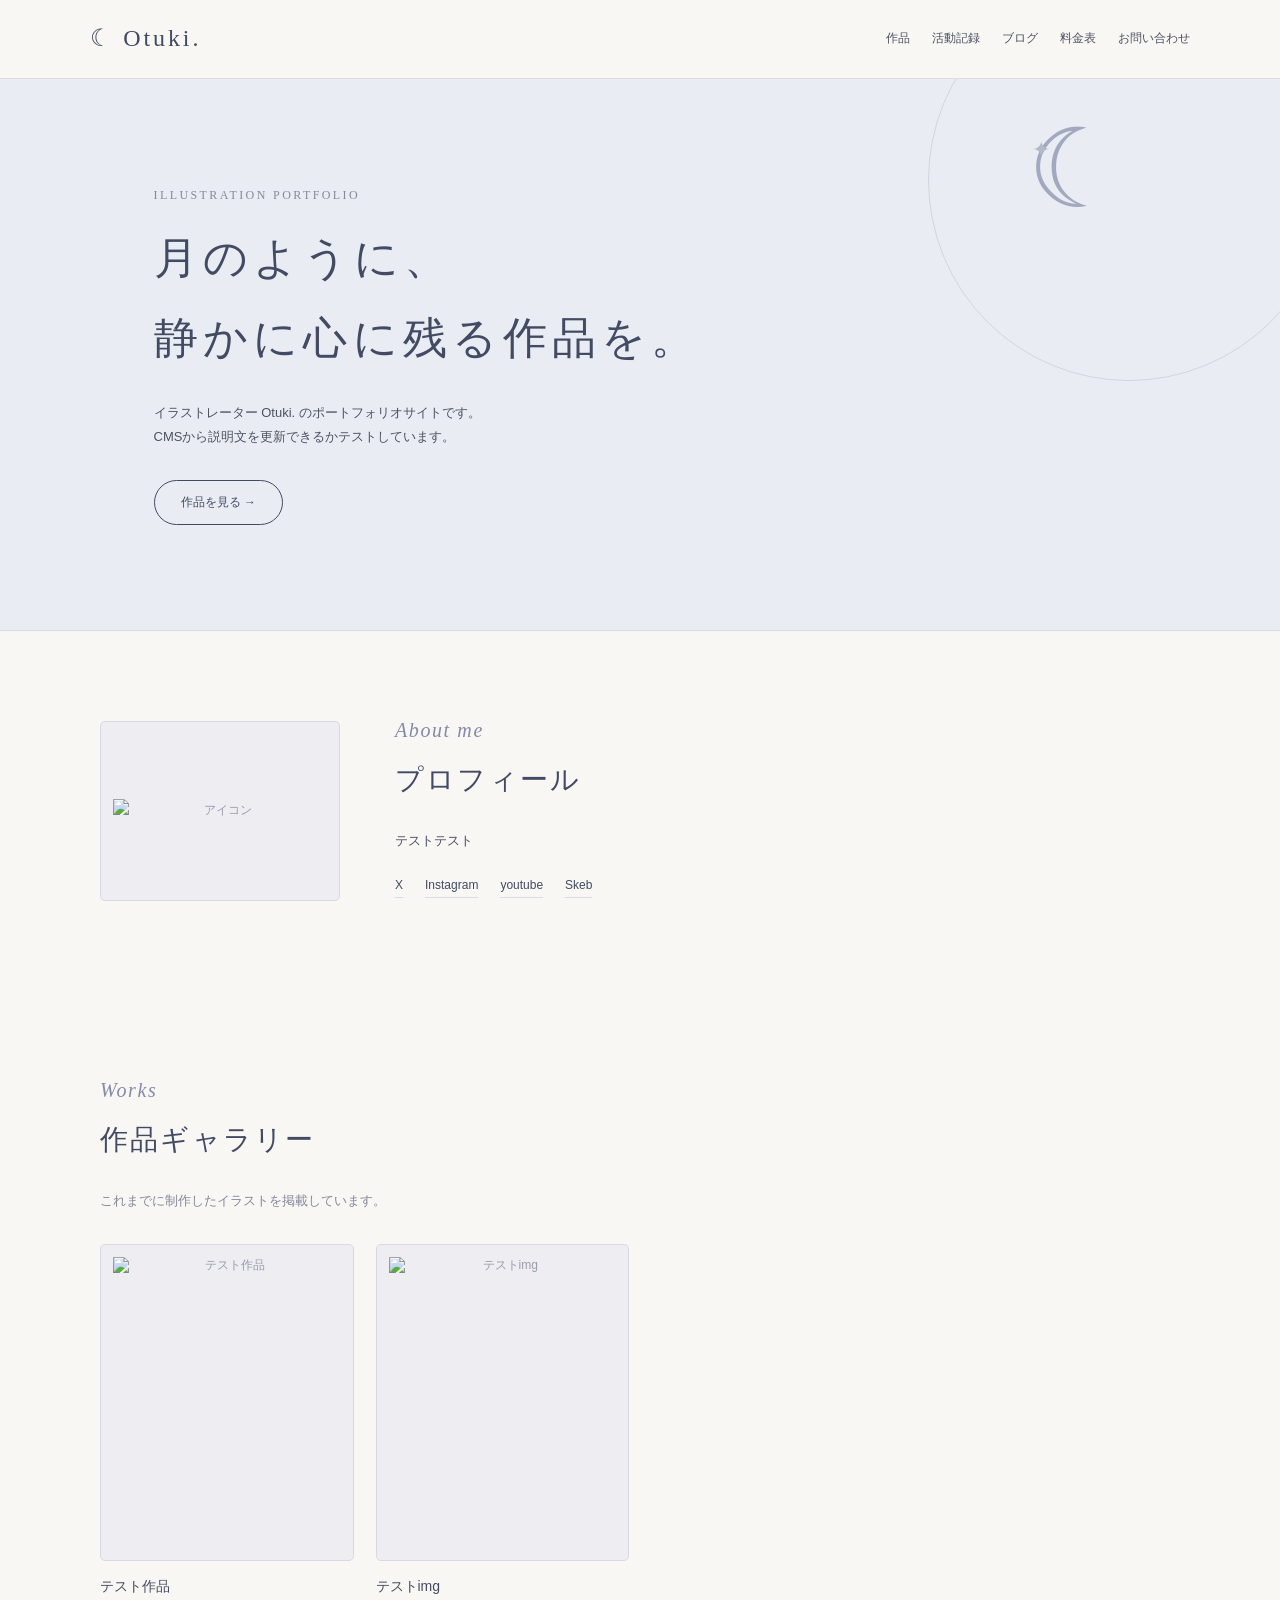
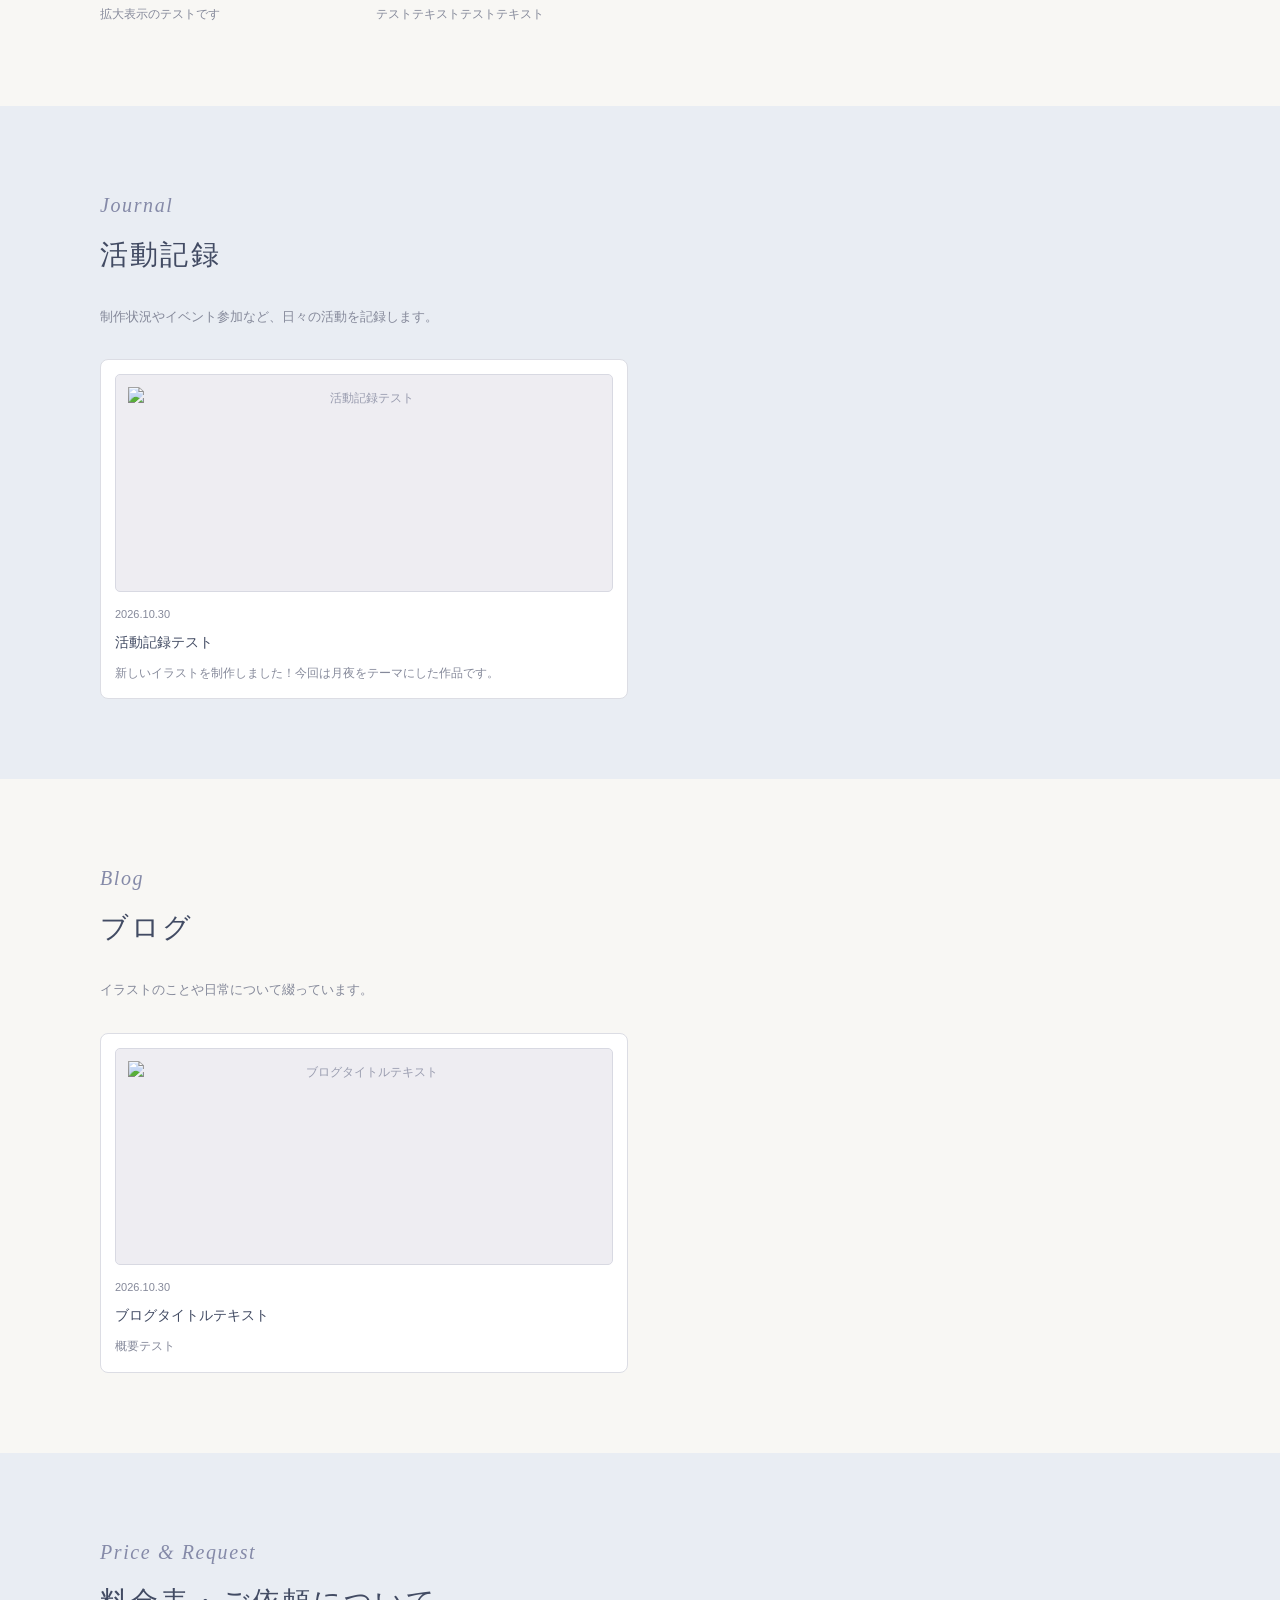
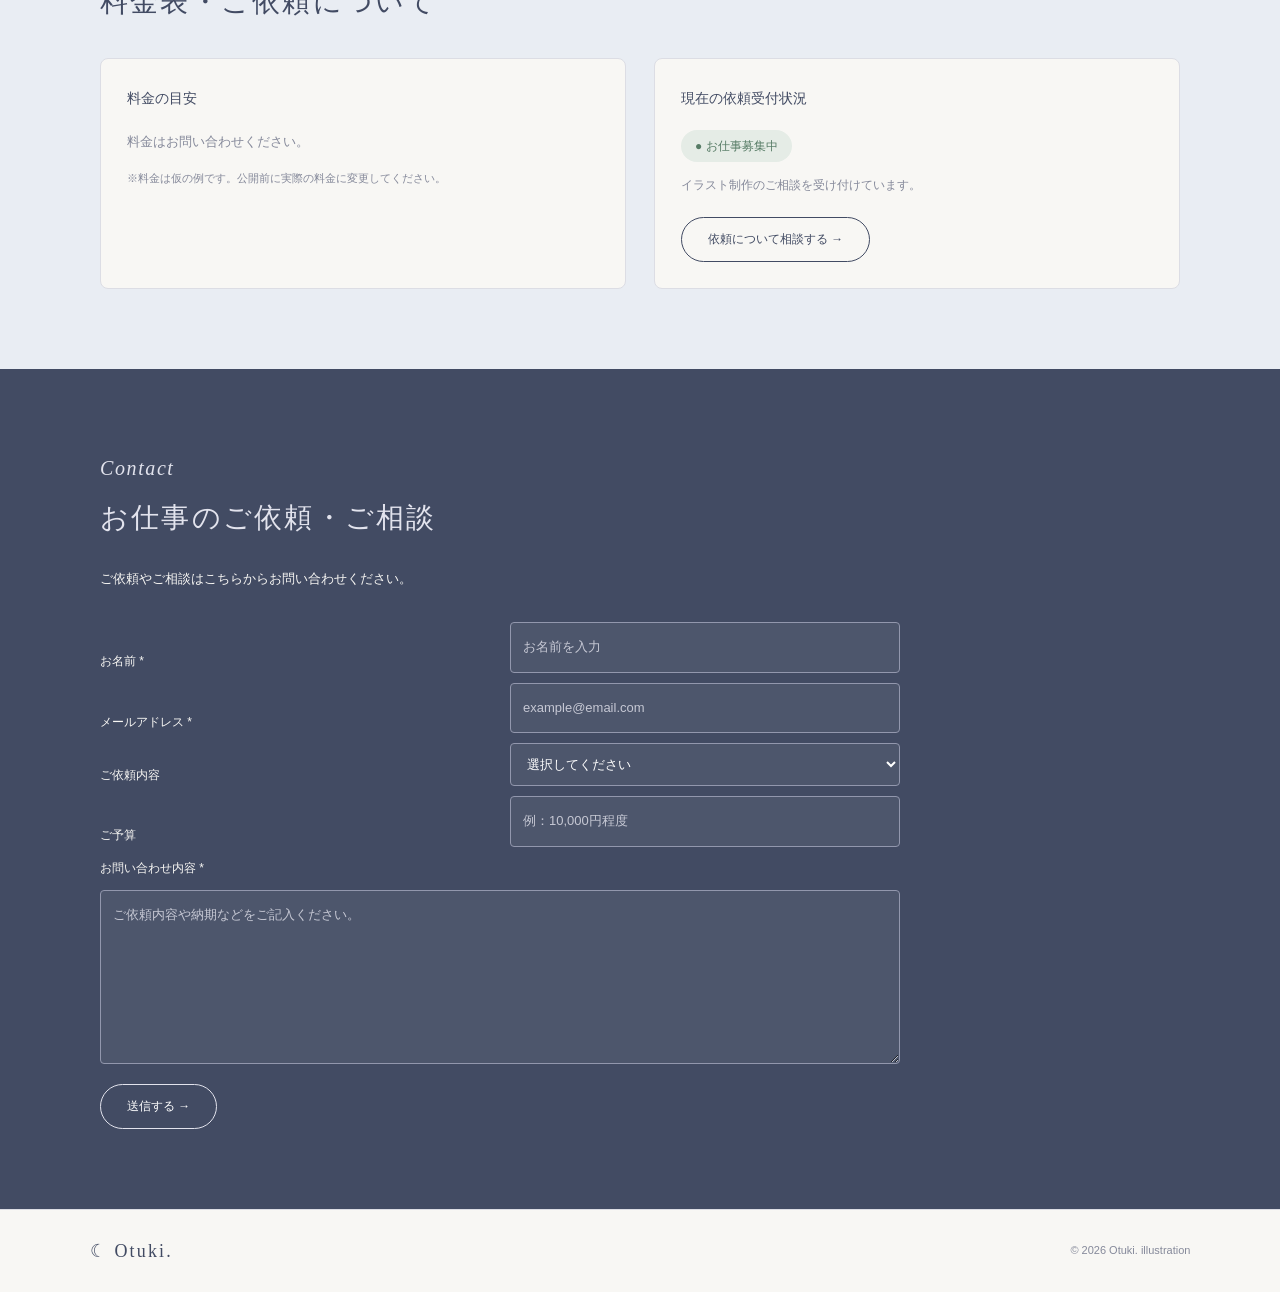
==== index.html @ 7be1976d "Add files via upload" ====
<!DOCTYPE html>
<html lang="ja">
<head>
<meta charset="utf-8"/>
<meta content="width=device-width, initial-scale=1.0" name="viewport"/>
<title>Otuki. illustration</title>
<link href="style.css" rel="stylesheet"/>
<script defer src="cms.js"></script>
</head>
<body>
<!-- ヘッダー -->
<header class="header">
<a class="logo" href="#">☾ Otuki.</a>
<nav>
<a href="#works">作品</a>
<a href="#journal">活動記録</a>
<a href="#blog">ブログ</a>
<a href="#price">料金表</a>
<a href="#contact">お問い合わせ</a>
</nav>
</header>
<main>
<!-- メインビジュアル -->
<section class="hero">
<p class="sub-title">ILLUSTRATION PORTFOLIO</p>
<h1 id="hero-title">月のように、<br/>静かに心に残る作品を。</h1>
<p class="hero-text">イラストレーター Otuki. のポートフォリオサイトです。<br/>日々の制作や作品について発信しています。</p>
<a class="button" href="#works">作品を見る →</a>
<span class="moon-decoration">☾</span>
</section>
<!-- プロフィール -->
<section class="profile section">
<div class="profile-image image-box"><img alt="アイコン" src="img/01_img.png"/></div>
<div class="profile-text">
<p class="english-title">About me</p>
<h2>プロフィール</h2>
<p id="profile-description">illustration / Live2D おつきです🌕 20↑ AI学習及び生成はご依頼も含め全て禁止<br/>ご依頼はDMまでお願いします🙌🏻 skebではイラスト・Live2Dの軽いアニメーションを受け付けてます</p>
<p class="profile-links">
<a href="https://x.com/Otuki_desu" id="sns-x" rel="noopener noreferrer" target="_blank">X</a>
<a href="https://www.instagram.com/otuki_desu/" id="sns-instagram" rel="noopener noreferrer" target="_blank">Instagram</a>
<a href="https://www.youtube.com/@otuki_desu" id="sns-youtube" rel="noopener noreferrer" target="_blank">youtube</a>
<a href="https://skeb.jp/@Otuki_desu" id="sns-skeb" rel="noopener noreferrer" target="_blank">Skeb</a>
</p>
</div>
</section>
<!-- 作品ギャラリー -->
<section class="section" id="works">
<div class="section-heading"><p class="english-title">Works</p><h2>作品ギャラリー</h2><p>これまでに制作したイラストを掲載しています。</p></div>
<div class="works-grid">
<article class="work-card"><div class="image-box">作品画像 01</div><h3>作品タイトル</h3><p>作品についての説明</p></article>
<article class="work-card"><div class="image-box">作品画像 02</div><h3>作品タイトル</h3><p>作品についての説明</p></article>
<article class="work-card"><div class="image-box">作品画像 03</div><h3>作品タイトル</h3><p>作品についての説明</p></article>
<article class="work-card"><div class="image-box">作品画像 04</div><h3>作品タイトル</h3><p>作品についての説明</p></article>
</div>
</section>
<!-- 活動記録 -->
<section class="section section-soft" id="journal">
<div class="section-heading"><p class="english-title">Journal</p><h2>活動記録</h2><p>制作状況やイベント参加など、日々の活動を記録します。</p></div>
<div class="article-grid">
<article class="article-card"><div class="image-box">活動記録の画像</div><p class="date">2026.10.01</p><h3>新しいイラストを制作しました</h3><p>今回の制作について紹介します。</p></article>
<article class="article-card"><div class="image-box">活動記録の画像</div><p class="date">2026.09.20</p><h3>イベントに参加しました</h3><p>イベントでの出来事を記録します。</p></article>
</div>
</section>
<!-- ブログ -->
<section class="section" id="blog">
<div class="section-heading"><p class="english-title">Blog</p><h2>ブログ</h2><p>イラストのことや日常について綴っています。</p></div>
<div class="article-grid">
<article class="article-card"><div class="image-box">ブログの画像</div><p class="date">2026.10.05</p><h3>最近のお気に入り</h3><p>最近の制作や日常について。</p></article>
<article class="article-card"><div class="image-box">ブログの画像</div><p class="date">2026.09.15</p><h3>イラスト制作の道具</h3><p>普段使っている道具を紹介します。</p></article>
</div>
</section>
<!-- 料金表・受付状況 -->
<section class="section section-soft" id="price">
<div class="section-heading"><p class="english-title">Price &amp; Request</p><h2>料金表・ご依頼について</h2></div>
<div class="price-layout">
<div class="price-panel"><h3>料金の目安</h3>
<div class="price-row"><span>アイコンイラスト</span><span>3,000円〜</span></div>
<div class="price-row"><span>一枚絵・カラー</span><span>8,000円〜</span></div>
<div class="price-row"><span>キャラクターデザイン</span><span>10,000円〜</span></div>
<p class="note">※料金は仮の例です。公開前に実際の料金に変更してください。</p>
</div>
<div class="status-panel"><h3>現在の依頼受付状況</h3><p class="status-label">● お仕事募集中</p><p>イラスト制作のご相談を受け付けています。</p><a class="button" href="#contact">依頼について相談する →</a></div>
</div>
</section>
<!-- お問い合わせ・依頼フォーム -->
<section class="section contact-section" id="contact">
<p class="english-title">Contact</p><h2>お仕事のご依頼・ご相談</h2><p>ご依頼やご相談はこちらからお問い合わせください。</p>
<form class="contact-form">
<label for="name">お名前 *</label><input id="name" name="name" placeholder="お名前を入力" required type="text"/>
<label for="email">メールアドレス *</label><input id="email" name="email" placeholder="example@email.com" required type="email"/>
<label for="type">ご依頼内容</label><select id="type" name="type"><option value="">選択してください</option><option>アイコンイラスト</option><option>一枚絵・カラー</option><option>キャラクターデザイン</option><option>その他</option></select>
<label for="budget">ご予算</label><input id="budget" name="budget" placeholder="例：10,000円程度" type="text"/>
<label for="message">お問い合わせ内容 *</label><textarea id="message" name="message" placeholder="ご依頼内容や納期などをご記入ください。" required rows="6"></textarea>
<button class="button" onclick="alert('このフォームは見た目のサンプルです。送信機能はまだ設定されていません。')" type="button">送信する →</button>
</form>
</section>
</main>
<!-- フッター -->
<footer class="footer"><a class="logo" href="#">☾ Otuki.</a><p>© 2026 Otuki. illustration</p></footer>
<!-- 作品ギャラリー拡大表示 -->
<dialog aria-label="作品画像の拡大表示" class="work-lightbox" id="work-lightbox">
<button aria-label="拡大表示を閉じる" class="work-lightbox-close" type="button">×</button>
<img alt="" class="work-lightbox-image"/>
</dialog>
<!-- 活動記録・ブログ共通の詳細表示 -->
<dialog aria-labelledby="activity-detail-title" aria-label="記事の詳細表示" class="activity-detail" id="activity-detail">
<div class="activity-detail-inner">
<button aria-label="記事を閉じる" class="activity-detail-close" type="button">×</button>
<p class="activity-detail-date"></p>
<h2 class="activity-detail-title" id="activity-detail-title"></h2>
<img class="activity-detail-image" alt="" hidden/>
<div class="activity-detail-body"></div>
</div>
</dialog>
</body>
</html>
---- style.css ----
/* =========================
   基本設定
========================= */

:root {
    --background: #f8f7f4;
    --surface: #ffffff;
    --soft-blue: #e9edf3;
    --lavender: #e9e6f0;
    --navy: #424b63;
    --text: #4d5261;
    --muted: #85899a;
    --line: #dcdde4;
    --accent: #a5a9c1;
}

* {
    box-sizing: border-box;
}

html {
    scroll-behavior: smooth;
}

body {
    margin: 0;
    background: var(--background);
    color: var(--text);
    font-family:
        "Yu Gothic", "Hiragino Kaku Gothic ProN",
        Meiryo, sans-serif;
    line-height: 1.9;
    font-size: 16px;
}

a {
    color: inherit;
    text-decoration: none;
}

h1, h2, h3, p {
    margin-top: 0;
}

h2 {
    color: var(--navy);
    font-size: 28px;
    font-weight: 500;
    letter-spacing: 0.08em;
}

h3 {
    color: var(--navy);
    font-size: 14px;
    font-weight: 500;
}

section {
    scroll-margin-top: 90px;
}

.section {
    padding: 80px max(calc((100% - 1080px) / 2), 7%);
}

.section-soft {
    background: var(--soft-blue);
}

.english-title {
    margin-bottom: 4px;
    color: #858aa8;
    font-family: Georgia, serif;
    font-size: 20px;
    font-style: italic;
    letter-spacing: 0.08em;
}

.section-heading {
    margin-bottom: 30px;
}

.section-heading > p:last-child {
    color: var(--muted);
    font-size: 13px;
}


/* =========================
   ヘッダー
========================= */

.header {
    position: sticky;
    top: 0;
    z-index: 10;
    display: flex;
    align-items: center;
    justify-content: space-between;
    gap: 24px;
    padding: 16px 7%;
    background: rgba(248, 247, 244, 0.96);
    border-bottom: 1px solid var(--line);
}

.logo {
    color: var(--navy);
    font-family: Georgia, serif;
    font-size: 24px;
    letter-spacing: 0.12em;
    white-space: nowrap;
}

.header nav {
    display: flex;
    flex-wrap: wrap;
    gap: 22px;
}

.header nav a {
    color: var(--text);
    font-size: 12px;
    transition: color 0.2s;
}

.header nav a:hover {
    color: var(--accent);
}


/* =========================
   メインビジュアル
========================= */

.hero {
    position: relative;
    overflow: hidden;
    padding: 105px 12%;
    background: var(--soft-blue);
    border-bottom: 1px solid var(--line);
}

.hero::before {
    position: absolute;
    top: -100px;
    right: -50px;
    width: 400px;
    height: 400px;
    border: 1px solid rgba(66, 75, 99, 0.15);
    border-radius: 50%;
    content: "";
}

.hero::after {
    position: absolute;
    top: 50px;
    right: 18%;
    color: #b5b7cb;
    font-size: 22px;
    content: "✦";
}

.sub-title {
    color: var(--muted);
    font-family: Georgia, serif;
    font-size: 12px;
    letter-spacing: 0.2em;
}

.hero h1 {
    position: relative;
    z-index: 1;
    margin-bottom: 24px;
    color: var(--navy);
    font-size: clamp(28px, 4vw, 44px);
    font-weight: 400;
    line-height: 1.8;
    letter-spacing: 0.12em;
}

.hero-text {
    margin-bottom: 30px;
    color: var(--text);
    font-size: 13px;
}

.moon-decoration {
    position: absolute;
    top: 35px;
    right: 12%;
    color: #a3a8c1;
    font-size: 110px;
    line-height: 1;
}


/* =========================
   ボタン
========================= */

.button {
    display: inline-block;
    padding: 10px 26px;
    border: 1px solid var(--navy);
    border-radius: 30px;
    background: transparent;
    color: var(--navy);
    font: inherit;
    font-size: 12px;
    cursor: pointer;
    transition: background 0.2s, color 0.2s;
}

.button:hover {
    background: var(--navy);
    color: white;
}


/* =========================
   プロフィール
========================= */

.profile {
    display: grid;
    grid-template-columns: 240px 1fr;
    align-items: center;
    gap: 55px;
}

.profile-image {
    min-height: 280px;
}

.profile-text p:not(.english-title) {
    font-size: 13px;
}

.profile-links {
    display: flex;
    gap: 22px;
    margin-top: 20px;
}

.profile-links a {
    color: var(--navy);
    border-bottom: 1px solid var(--line);
    font-size: 12px;
}


/* =========================
   画像を入れる箱
========================= */

.image-box {
    display: flex;
    align-items: center;
    justify-content: center;
    overflow: hidden;
    min-height: 180px;
    padding: 12px;
    border: 1px solid #d8d9e2;
    border-radius: 5px;
    background: #eeedf2;
    color: #999caf;
    font-size: 12px;
    text-align: center;
}

/* 後から画像を入れたとき用 */
.image-box img {
    display: block;
    width: 100%;
    height: 100%;
    object-fit: cover;
}


/* =========================
   作品ギャラリー
========================= */

.works-grid {
    display: grid;
    grid-template-columns: repeat(4, minmax(0, 1fr));
    gap: 22px;
}

.work-card .image-box {
    aspect-ratio: 4 / 5;
    min-height: 0;
    margin-bottom: 12px;
}

.work-card h3 {
    margin-bottom: 4px;
}

.work-card p {
    margin-bottom: 0;
    color: var(--muted);
    font-size: 12px;
}


/* =========================
   活動記録・ブログ
========================= */

.article-grid {
    display: grid;
    grid-template-columns: repeat(2, minmax(0, 1fr));
    gap: 24px;
}

.article-card {
    padding: 14px;
    border: 1px solid var(--line);
    border-radius: 8px;
    background: var(--surface);
    transition: transform 0.2s;
}

.article-card:hover {
    transform: translateY(-3px);
}

.article-card .image-box {
    aspect-ratio: 16 / 7;
    min-height: 0;
    margin-bottom: 12px;
}

.article-card .date {
    margin-bottom: 4px;
    color: var(--muted);
    font-size: 11px;
}

.article-card h3 {
    margin-bottom: 6px;
}

.article-card > p:last-child {
    margin-bottom: 0;
    color: var(--muted);
    font-size: 12px;
}


/* =========================
   料金表・受付状況
========================= */

.price-layout {
    display: grid;
    grid-template-columns: 1fr 1fr;
    gap: 28px;
}

.price-panel,
.status-panel {
    padding: 26px;
    border: 1px solid var(--line);
    border-radius: 8px;
    background: var(--background);
}

.price-panel h3,
.status-panel h3 {
    margin-bottom: 18px;
}

.price-row {
    display: flex;
    justify-content: space-between;
    gap: 12px;
    padding: 12px 0;
    border-bottom: 1px solid var(--line);
    font-size: 12px;
}

.note {
    margin: 14px 0 0;
    color: var(--muted);
    font-size: 11px;
}

.status-label {
    display: inline-block;
    padding: 5px 14px;
    border-radius: 20px;
    background: #e5ece6;
    color: #577c66;
    font-size: 12px;
}

.status-panel > p:not(.status-label) {
    color: var(--muted);
    font-size: 12px;
}

.status-panel .button {
    margin-top: 8px;
}


/* =========================
   お問い合わせフォーム
========================= */

.contact-section {
    background: var(--navy);
    color: #f8f7f4;
}

.contact-section .english-title,
.contact-section h2 {
    color: #e2e3ed;
}

.contact-section > p:not(.english-title) {
    font-size: 13px;
}

.contact-form {
    display: grid;
    grid-template-columns: 1fr 1fr;
    gap: 10px 20px;
    max-width: 800px;
    margin-top: 30px;
}

.contact-form label {
    align-self: end;
    font-size: 12px;
}

.contact-form input,
.contact-form select,
.contact-form textarea {
    width: 100%;
    padding: 12px;
    border: 1px solid #9297ad;
    border-radius: 4px;
    background: rgba(255, 255, 255, 0.06);
    color: white;
    font: inherit;
    font-size: 13px;
}

.contact-form input::placeholder,
.contact-form textarea::placeholder {
    color: #c6c8d4;
}

.contact-form select option {
    background: var(--navy);
    color: white;
}

.contact-form textarea,
.contact-form label[for="message"] {
    grid-column: 1 / -1;
}

.contact-form .button {
    justify-self: start;
    grid-column: 1 / -1;
    margin-top: 10px;
    border-color: #e2e3ed;
    color: white;
}

.contact-form .button:hover {
    background: white;
    color: var(--navy);
}


/* =========================
   フッター
========================= */

.footer {
    display: flex;
    align-items: center;
    justify-content: space-between;
    gap: 20px;
    padding: 24px 7%;
    border-top: 1px solid var(--line);
}

.footer .logo {
    font-size: 18px;
}

.footer p {
    margin: 0;
    color: var(--muted);
    font-size: 11px;
}


/* =========================
   スマートフォン対応
========================= */


/* =========================
   スマホ・タブレット対応
========================= */

/* タブレット */
@media (max-width: 900px) {
    .section {
        padding: 60px 5%;
    }

    .header {
        padding: 14px 5%;
    }

    .header nav {
        gap: 14px;
    }

    .works-grid {
        grid-template-columns: repeat(2, minmax(0, 1fr));
    }
}

/* スマートフォン */
@media (max-width: 600px) {

    /* 全体 */
    body {
        font-size: 14px;
        line-height: 1.8;
    }

    .section {
        padding: 44px 20px;
    }

    h2 {
        font-size: 20px;
    }

    /* ヘッダー */
    .header {
        position: relative;
        align-items: center;
        gap: 12px;
        padding: 16px 20px;
    }

    .logo {
        font-size: 22px;
    }

    .header nav {
        display: flex;
        width: 100%;
        justify-content: flex-start;
        gap: 18px;
        overflow-x: auto;
        flex-wrap: nowrap;
        padding-bottom: 5px;
        scrollbar-width: thin;
    }

    .header nav a {
        flex-shrink: 0;
        font-size: 12px;
    }

    /* メインビジュアル */
    .hero {
        padding: 70px 24px 65px;
    }

    .hero h1 {
        font-size: clamp(25px, 7vw, 34px);
        line-height: 1.8;
        letter-spacing: 0.07em;
    }

    .hero-text {
        font-size: 12px;
    }

    .hero-text br {
        display: none;
    }

    .moon-decoration {
        top: 15px;
        right: 20px;
        font-size: 54px;
        opacity: 0.65;
    }

    .hero::before {
        width: 230px;
        height: 230px;
        top: -80px;
        right: -140px;
    }

    /* プロフィール */
    .profile {
        grid-template-columns: 1fr;
        gap: 24px;
    }

    .profile-image {
        width: min(100%, 280px);
        min-height: 240px;
        margin: 0 auto;
    }

    /* セクション見出し */
    .section-heading {
        margin-bottom: 24px;
    }

    .english-title {
        font-size: 18px;
    }

    /* 作品一覧：スマホは2列 */
    .works-grid {
        grid-template-columns: repeat(2, minmax(0, 1fr));
        gap: 22px 12px;
    }

    .work-card .image-box {
        aspect-ratio: 3 / 4;
        padding: 6px;
        font-size: 11px;
    }

    .work-card h3 {
        font-size: 12px;
    }

    .work-card p {
        font-size: 11px;
    }

    /* 活動記録・ブログ */
    .article-grid {
        grid-template-columns: 1fr;
        gap: 16px;
    }

    .article-card {
        padding: 12px;
    }

    .article-card .image-box {
        aspect-ratio: 16 / 8;
    }

    /* 料金表・受付状況 */
    .price-layout {
        grid-template-columns: 1fr;
        gap: 16px;
    }

    .price-panel,
    .status-panel {
        padding: 20px 16px;
    }

    .price-row {
        font-size: 12px;
        gap: 8px;
    }

    .price-row span:last-child {
        text-align: right;
        white-space: nowrap;
    }

    /* お問い合わせフォーム */
    .contact-form {
        grid-template-columns: 1fr;
        gap: 8px;
    }

    .contact-form label,
    .contact-form input,
    .contact-form select,
    .contact-form textarea,
    .contact-form .button {
        grid-column: 1;
        min-width: 0;
    }

    .contact-form input,
    .contact-form select,
    .contact-form textarea {
        padding: 13px;
        font-size: 16px;
    }

    .contact-form textarea {
        resize: vertical;
    }

    .contact-form .button {
        width: 100%;
        margin-top: 12px;
        text-align: center;
    }

    /* フッター */
    .footer {
        align-items: center;
        gap: 12px;
        padding: 24px 20px;
        text-align: center;
    }

    .footer p {
        font-size: 10px;
    }

    /* 横にはみ出すのを防止 */
    img,
    input,
    select,
    textarea {
        max-width: 100%;
    }
}

/* microCMSから入力した改行を表示 */
#hero-title, .hero-text, #profile-description, .section-heading > p:last-child, .note, .status-label, .status-panel > p:not(.status-label), #contact > p:not(.english-title) {
    white-space: pre-line;
}
.cms-empty { font-size: 13px; color: var(--muted); }

/* 作品ギャラリー：一覧は従来の縦横比、クリック時は全体表示 */
.work-image-trigger {
    display: block;
    width: 100%;
    padding: 0;
    border: 0;
    background: none;
    color: inherit;
    cursor: zoom-in;
    text-align: inherit;
}
.work-image-trigger .image-box { width: 100%; }
.work-image-trigger:focus-visible { outline: 3px solid var(--navy); outline-offset: 4px; }
.work-lightbox {
    position: fixed;
    inset: 0;
    box-sizing: border-box;
    width: min(96vw, 1200px);
    max-width: 96vw;
    height: min(94vh, 950px);
    max-height: 94vh;
    margin: auto;
    padding: 42px 14px 14px;
    border: 1px solid var(--line);
    border-radius: 10px;
    background: var(--background);
    overflow: hidden;
}
.work-lightbox::backdrop { background: rgba(20, 23, 35, .88); }
.work-lightbox-image {
    display: block;
    width: 100%;
    height: 100%;
    object-fit: contain;
}
.work-lightbox-close {
    position: absolute;
    top: 4px;
    right: 10px;
    border: 0;
    background: transparent;
    color: var(--navy);
    font-size: 32px;
    line-height: 1;
    cursor: pointer;
}
.work-lightbox-close:focus-visible { outline: 2px solid var(--navy); }
body.lightbox-open { overflow: hidden; }
/* 活動記録：カードをクリックすると本文を表示 */
.activity-card { padding: 0; overflow: hidden; }
.activity-card-trigger {
    display: block; width: 100%; padding: 14px; border: 0;
    background: transparent; color: inherit; font: inherit;
    text-align: left; cursor: pointer;
}
.activity-card-trigger:focus-visible { outline: 3px solid var(--navy); outline-offset: -4px; }
.activity-card-trigger .image-box { aspect-ratio: 16 / 7; min-height: 0; margin-bottom: 12px; }
.activity-card-trigger .date { margin-bottom: 4px; color: var(--muted); font-size: 11px; }
.activity-card-trigger h3 { margin-bottom: 6px; }
.activity-card-trigger > p:last-child { margin-bottom: 0; color: var(--muted); font-size: 12px; }
.activity-detail {
    position: fixed; inset: 0; width: min(92vw, 760px);
    max-width: 92vw; max-height: min(90vh, 920px);
    margin: auto; padding: 0; overflow: auto;
    border: 1px solid var(--line); border-radius: 12px;
    background: var(--background); color: var(--text);
}
.activity-detail::backdrop { background: rgba(20, 23, 35, .76); }
.activity-detail-inner { position: relative; padding: 44px clamp(20px, 5vw, 48px) 40px; }
.activity-detail-close {
    position: absolute; top: 8px; right: 16px; border: 0;
    background: transparent; color: var(--navy); font-size: 32px;
    line-height: 1.4; cursor: pointer;
}
.activity-detail-close:focus-visible { outline: 2px solid var(--navy); }
.activity-detail-date { color: var(--muted); font-size: 12px; margin-bottom: 6px; }
.activity-detail-title { color: var(--navy); font-size: clamp(20px, 3vw, 28px); line-height: 1.5; }
.activity-detail-image { display: block; width: 100%; max-height: 420px; margin: 20px 0 28px; object-fit: contain; border-radius: 6px; }
.activity-detail-image[hidden] { display: none; }
.activity-detail-body { overflow-wrap: anywhere; font-size: 14px; line-height: 2; }
.activity-detail-body p { margin: 0 0 1em; }
.activity-detail-body blockquote { margin: 1.2em 0; padding: 10px 20px; border-left: 3px solid var(--accent); background: var(--soft-blue); }
.activity-detail-body img { display: block; max-width: 100%; height: auto; margin: 16px auto; }
.activity-detail-body a { color: var(--navy); text-decoration: underline; }
@media (max-width: 600px) {
    .activity-card-trigger { padding: 12px; }
    .activity-card-trigger .image-box { aspect-ratio: 16 / 8; }
    .activity-detail { width: 96vw; max-width: 96vw; max-height: 92vh; }
    .activity-detail-inner { padding: 44px 18px 24px; }
    .activity-detail-body { font-size: 13px; }
}
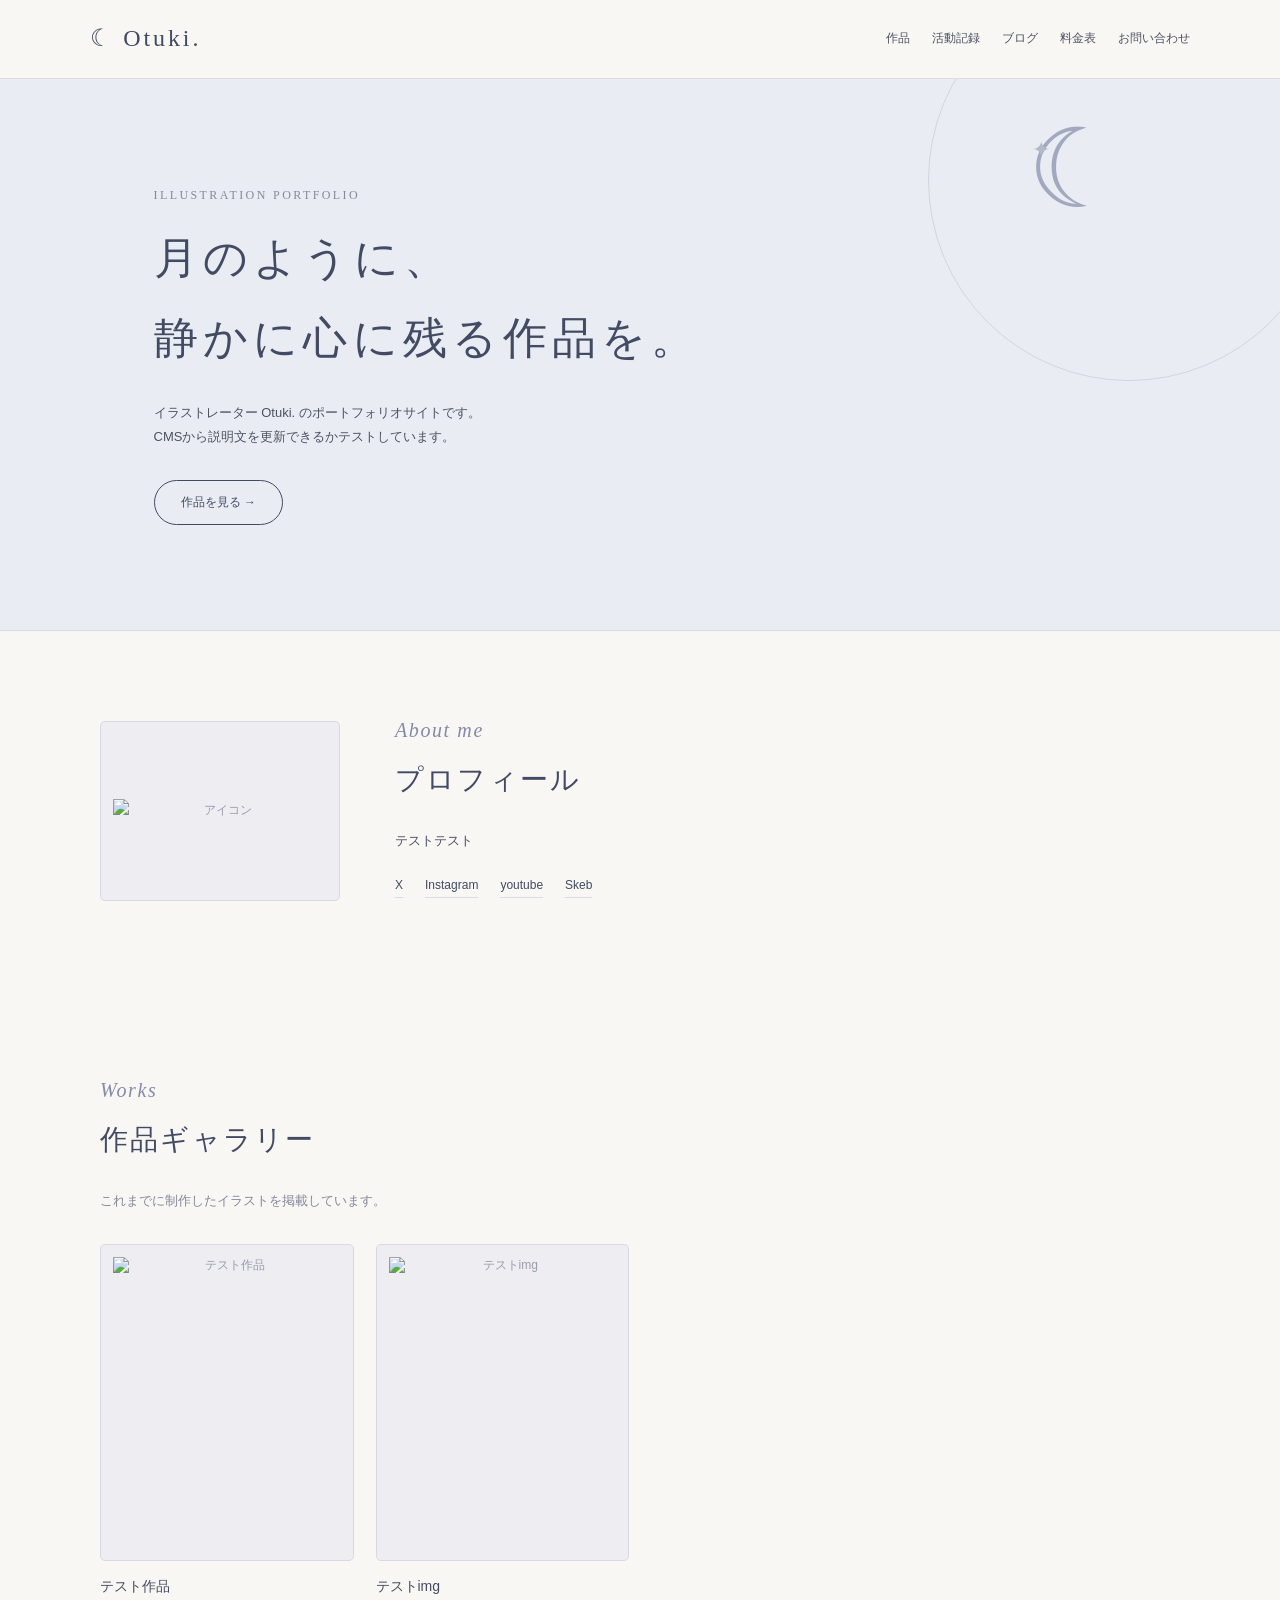
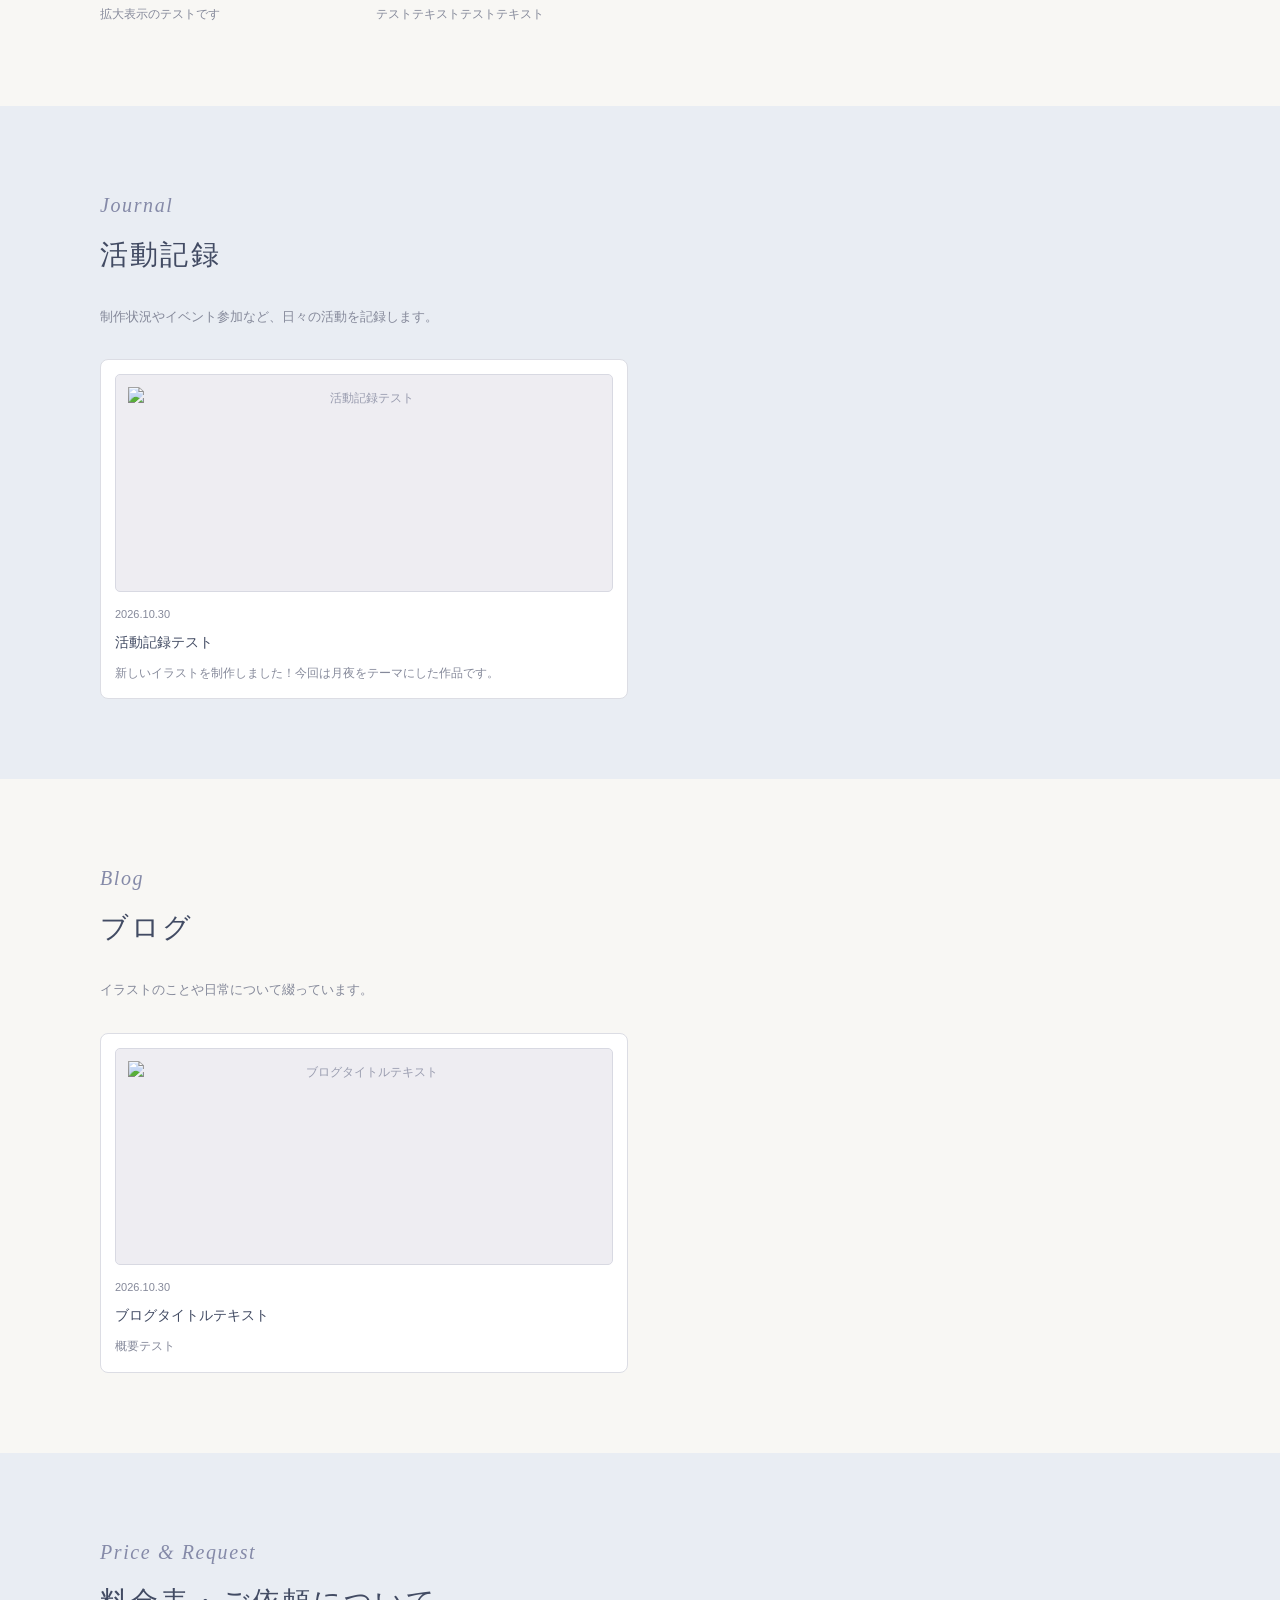
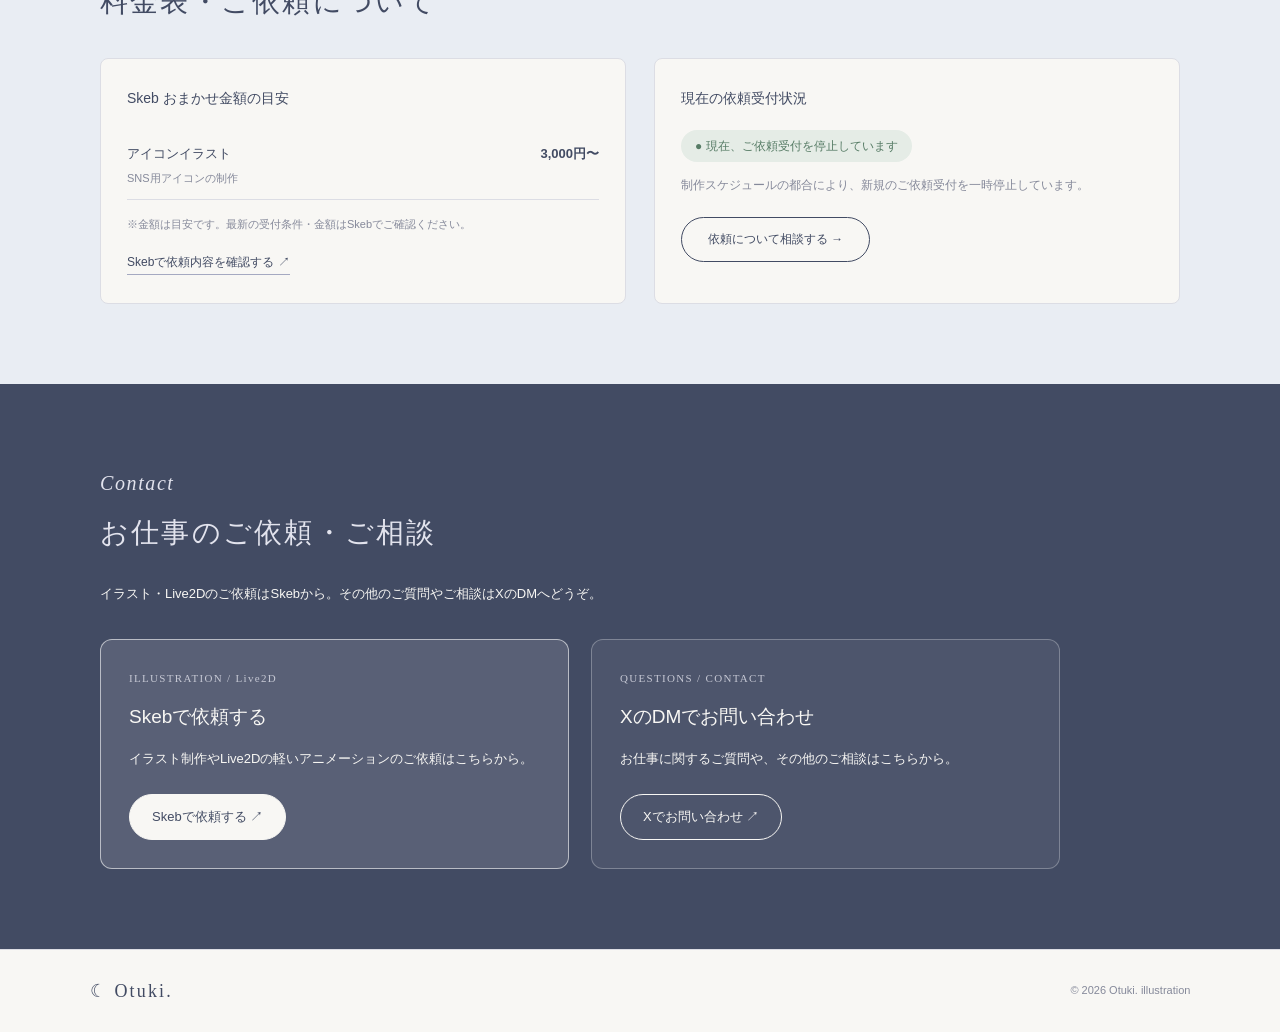
==== commit d4495d62: "Add files via upload" ====
--- a/index.html
+++ b/index.html
@@ -73,26 +73,36 @@
 <section class="section section-soft" id="price">
 <div class="section-heading"><p class="english-title">Price &amp; Request</p><h2>料金表・ご依頼について</h2></div>
 <div class="price-layout">
-<div class="price-panel"><h3>料金の目安</h3>
-<div class="price-row"><span>アイコンイラスト</span><span>3,000円〜</span></div>
-<div class="price-row"><span>一枚絵・カラー</span><span>8,000円〜</span></div>
-<div class="price-row"><span>キャラクターデザイン</span><span>10,000円〜</span></div>
-<p class="note">※料金は仮の例です。公開前に実際の料金に変更してください。</p>
+<div class="price-panel"><h3>Skeb おまかせ金額の目安</h3>
+<div class="price-list" id="price-list">
+<div class="price-row"><span>イラスト</span><span>¥8,000</span></div>
+<div class="price-row"><span>アドバイス</span><span>¥500</span></div>
+</div>
+<p class="note">※金額は目安です。最新の受付条件・金額はSkebでご確認ください。</p>
+<a class="price-skeb-link" id="price-skeb-link" href="https://skeb.jp/@Otuki_desu" target="_blank" rel="noopener noreferrer">Skebで依頼内容を確認する ↗</a>
 </div>
 <div class="status-panel"><h3>現在の依頼受付状況</h3><p class="status-label">● お仕事募集中</p><p>イラスト制作のご相談を受け付けています。</p><a class="button" href="#contact">依頼について相談する →</a></div>
 </div>
 </section>
-<!-- お問い合わせ・依頼フォーム -->
+<!-- ご依頼・お問い合わせ：Skebをメインに、その他の相談はXへ -->
 <section class="section contact-section" id="contact">
-<p class="english-title">Contact</p><h2>お仕事のご依頼・ご相談</h2><p>ご依頼やご相談はこちらからお問い合わせください。</p>
-<form class="contact-form">
-<label for="name">お名前 *</label><input id="name" name="name" placeholder="お名前を入力" required type="text"/>
-<label for="email">メールアドレス *</label><input id="email" name="email" placeholder="example@email.com" required type="email"/>
-<label for="type">ご依頼内容</label><select id="type" name="type"><option value="">選択してください</option><option>アイコンイラスト</option><option>一枚絵・カラー</option><option>キャラクターデザイン</option><option>その他</option></select>
-<label for="budget">ご予算</label><input id="budget" name="budget" placeholder="例：10,000円程度" type="text"/>
-<label for="message">お問い合わせ内容 *</label><textarea id="message" name="message" placeholder="ご依頼内容や納期などをご記入ください。" required rows="6"></textarea>
-<button class="button" onclick="alert('このフォームは見た目のサンプルです。送信機能はまだ設定されていません。')" type="button">送信する →</button>
-</form>
+  <p class="english-title">Contact</p>
+  <h2>お仕事のご依頼・ご相談</h2>
+  <p id="contact-description">イラスト・Live2Dのご依頼はSkebから。その他のご質問やご相談はXのDMへどうぞ。</p>
+  <div class="contact-options">
+    <div class="contact-option contact-option-primary">
+      <p class="contact-option-label">ILLUSTRATION / Live2D</p>
+      <h3>Skebで依頼する</h3>
+      <p>イラスト制作やLive2Dの軽いアニメーションのご依頼はこちらから。</p>
+      <a class="contact-action contact-action-primary" id="contact-skeb" href="https://skeb.jp/@Otuki_desu" target="_blank" rel="noopener noreferrer">Skebで依頼する ↗</a>
+    </div>
+    <div class="contact-option">
+      <p class="contact-option-label">QUESTIONS / CONTACT</p>
+      <h3>XのDMでお問い合わせ</h3>
+      <p>お仕事に関するご質問や、その他のご相談はこちらから。</p>
+      <a class="contact-action contact-action-secondary" id="contact-x" href="https://x.com/Otuki_desu" target="_blank" rel="noopener noreferrer">Xでお問い合わせ ↗</a>
+    </div>
+  </div>
 </section>
 </main>
 <!-- フッター -->
--- a/style.css
+++ b/style.css
@@ -1,797 +1,797 @@
-
-/* =========================
-   基本設定
-========================= */
-
-:root {
-    --background: #f8f7f4;
-    --surface: #ffffff;
-    --soft-blue: #e9edf3;
-    --lavender: #e9e6f0;
-    --navy: #424b63;
-    --text: #4d5261;
-    --muted: #85899a;
-    --line: #dcdde4;
-    --accent: #a5a9c1;
-}
-
-* {
-    box-sizing: border-box;
-}
-
-html {
-    scroll-behavior: smooth;
-}
-
-body {
-    margin: 0;
-    background: var(--background);
-    color: var(--text);
-    font-family:
-        "Yu Gothic", "Hiragino Kaku Gothic ProN",
-        Meiryo, sans-serif;
-    line-height: 1.9;
-    font-size: 16px;
-}
-
-a {
-    color: inherit;
-    text-decoration: none;
-}
-
-h1, h2, h3, p {
-    margin-top: 0;
-}
-
-h2 {
-    color: var(--navy);
-    font-size: 28px;
-    font-weight: 500;
-    letter-spacing: 0.08em;
-}
-
-h3 {
-    color: var(--navy);
-    font-size: 14px;
-    font-weight: 500;
-}
-
-section {
-    scroll-margin-top: 90px;
-}
-
-.section {
-    padding: 80px max(calc((100% - 1080px) / 2), 7%);
-}
-
-.section-soft {
-    background: var(--soft-blue);
-}
-
-.english-title {
-    margin-bottom: 4px;
-    color: #858aa8;
-    font-family: Georgia, serif;
-    font-size: 20px;
-    font-style: italic;
-    letter-spacing: 0.08em;
-}
-
-.section-heading {
-    margin-bottom: 30px;
-}
-
-.section-heading > p:last-child {
-    color: var(--muted);
-    font-size: 13px;
-}
-
-
-/* =========================
-   ヘッダー
-========================= */
-
-.header {
-    position: sticky;
-    top: 0;
-    z-index: 10;
-    display: flex;
-    align-items: center;
-    justify-content: space-between;
-    gap: 24px;
-    padding: 16px 7%;
-    background: rgba(248, 247, 244, 0.96);
-    border-bottom: 1px solid var(--line);
-}
-
-.logo {
-    color: var(--navy);
-    font-family: Georgia, serif;
-    font-size: 24px;
-    letter-spacing: 0.12em;
-    white-space: nowrap;
-}
-
-.header nav {
-    display: flex;
-    flex-wrap: wrap;
-    gap: 22px;
-}
-
-.header nav a {
-    color: var(--text);
-    font-size: 12px;
-    transition: color 0.2s;
-}
-
-.header nav a:hover {
-    color: var(--accent);
-}
-
-
-/* =========================
-   メインビジュアル
-========================= */
-
-.hero {
-    position: relative;
-    overflow: hidden;
-    padding: 105px 12%;
-    background: var(--soft-blue);
-    border-bottom: 1px solid var(--line);
-}
-
-.hero::before {
-    position: absolute;
-    top: -100px;
-    right: -50px;
-    width: 400px;
-    height: 400px;
-    border: 1px solid rgba(66, 75, 99, 0.15);
-    border-radius: 50%;
-    content: "";
-}
-
-.hero::after {
-    position: absolute;
-    top: 50px;
-    right: 18%;
-    color: #b5b7cb;
-    font-size: 22px;
-    content: "✦";
-}
-
-.sub-title {
-    color: var(--muted);
-    font-family: Georgia, serif;
-    font-size: 12px;
-    letter-spacing: 0.2em;
-}
-
-.hero h1 {
-    position: relative;
-    z-index: 1;
-    margin-bottom: 24px;
-    color: var(--navy);
-    font-size: clamp(28px, 4vw, 44px);
-    font-weight: 400;
-    line-height: 1.8;
-    letter-spacing: 0.12em;
-}
-
-.hero-text {
-    margin-bottom: 30px;
-    color: var(--text);
-    font-size: 13px;
-}
-
-.moon-decoration {
-    position: absolute;
-    top: 35px;
-    right: 12%;
-    color: #a3a8c1;
-    font-size: 110px;
-    line-height: 1;
-}
-
-
-/* =========================
-   ボタン
-========================= */
-
-.button {
-    display: inline-block;
-    padding: 10px 26px;
-    border: 1px solid var(--navy);
-    border-radius: 30px;
-    background: transparent;
-    color: var(--navy);
-    font: inherit;
-    font-size: 12px;
-    cursor: pointer;
-    transition: background 0.2s, color 0.2s;
-}
-
-.button:hover {
-    background: var(--navy);
-    color: white;
-}
-
-
-/* =========================
-   プロフィール
-========================= */
-
-.profile {
-    display: grid;
-    grid-template-columns: 240px 1fr;
-    align-items: center;
-    gap: 55px;
-}
-
-.profile-image {
-    min-height: 280px;
-}
-
-.profile-text p:not(.english-title) {
-    font-size: 13px;
-}
-
-.profile-links {
-    display: flex;
-    gap: 22px;
-    margin-top: 20px;
-}
-
-.profile-links a {
-    color: var(--navy);
-    border-bottom: 1px solid var(--line);
-    font-size: 12px;
-}
-
-
-/* =========================
-   画像を入れる箱
-========================= */
-
-.image-box {
-    display: flex;
-    align-items: center;
-    justify-content: center;
-    overflow: hidden;
-    min-height: 180px;
-    padding: 12px;
-    border: 1px solid #d8d9e2;
-    border-radius: 5px;
-    background: #eeedf2;
-    color: #999caf;
-    font-size: 12px;
-    text-align: center;
-}
-
-/* 後から画像を入れたとき用 */
-.image-box img {
-    display: block;
-    width: 100%;
-    height: 100%;
-    object-fit: cover;
-}
-
-
-/* =========================
-   作品ギャラリー
-========================= */
-
-.works-grid {
-    display: grid;
-    grid-template-columns: repeat(4, minmax(0, 1fr));
-    gap: 22px;
-}
-
-.work-card .image-box {
-    aspect-ratio: 4 / 5;
-    min-height: 0;
-    margin-bottom: 12px;
-}
-
-.work-card h3 {
-    margin-bottom: 4px;
-}
-
-.work-card p {
-    margin-bottom: 0;
-    color: var(--muted);
-    font-size: 12px;
-}
-
-
-/* =========================
-   活動記録・ブログ
-========================= */
-
-.article-grid {
-    display: grid;
-    grid-template-columns: repeat(2, minmax(0, 1fr));
-    gap: 24px;
-}
-
-.article-card {
-    padding: 14px;
-    border: 1px solid var(--line);
-    border-radius: 8px;
-    background: var(--surface);
-    transition: transform 0.2s;
-}
-
-.article-card:hover {
-    transform: translateY(-3px);
-}
-
-.article-card .image-box {
-    aspect-ratio: 16 / 7;
-    min-height: 0;
-    margin-bottom: 12px;
-}
-
-.article-card .date {
-    margin-bottom: 4px;
-    color: var(--muted);
-    font-size: 11px;
-}
-
-.article-card h3 {
-    margin-bottom: 6px;
-}
-
-.article-card > p:last-child {
-    margin-bottom: 0;
-    color: var(--muted);
-    font-size: 12px;
-}
-
-
-/* =========================
-   料金表・受付状況
-========================= */
-
-.price-layout {
-    display: grid;
-    grid-template-columns: 1fr 1fr;
-    gap: 28px;
-}
-
-.price-panel,
-.status-panel {
-    padding: 26px;
-    border: 1px solid var(--line);
-    border-radius: 8px;
-    background: var(--background);
-}
-
-.price-panel h3,
-.status-panel h3 {
-    margin-bottom: 18px;
-}
-
-.price-row {
-    display: flex;
-    justify-content: space-between;
-    gap: 12px;
-    padding: 12px 0;
-    border-bottom: 1px solid var(--line);
-    font-size: 12px;
-}
-
-.note {
-    margin: 14px 0 0;
-    color: var(--muted);
-    font-size: 11px;
-}
-
-.status-label {
-    display: inline-block;
-    padding: 5px 14px;
-    border-radius: 20px;
-    background: #e5ece6;
-    color: #577c66;
-    font-size: 12px;
-}
-
-.status-panel > p:not(.status-label) {
-    color: var(--muted);
-    font-size: 12px;
-}
-
-.status-panel .button {
-    margin-top: 8px;
-}
-
-
-/* =========================
-   お問い合わせフォーム
-========================= */
-
-.contact-section {
-    background: var(--navy);
-    color: #f8f7f4;
-}
-
-.contact-section .english-title,
-.contact-section h2 {
-    color: #e2e3ed;
-}
-
-.contact-section > p:not(.english-title) {
-    font-size: 13px;
-}
-
-.contact-form {
-    display: grid;
-    grid-template-columns: 1fr 1fr;
-    gap: 10px 20px;
-    max-width: 800px;
-    margin-top: 30px;
-}
-
-.contact-form label {
-    align-self: end;
-    font-size: 12px;
-}
-
-.contact-form input,
-.contact-form select,
-.contact-form textarea {
-    width: 100%;
-    padding: 12px;
-    border: 1px solid #9297ad;
-    border-radius: 4px;
-    background: rgba(255, 255, 255, 0.06);
-    color: white;
-    font: inherit;
-    font-size: 13px;
-}
-
-.contact-form input::placeholder,
-.contact-form textarea::placeholder {
-    color: #c6c8d4;
-}
-
-.contact-form select option {
-    background: var(--navy);
-    color: white;
-}
-
-.contact-form textarea,
-.contact-form label[for="message"] {
-    grid-column: 1 / -1;
-}
-
-.contact-form .button {
-    justify-self: start;
-    grid-column: 1 / -1;
-    margin-top: 10px;
-    border-color: #e2e3ed;
-    color: white;
-}
-
-.contact-form .button:hover {
-    background: white;
-    color: var(--navy);
-}
-
-
-/* =========================
-   フッター
-========================= */
-
-.footer {
-    display: flex;
-    align-items: center;
-    justify-content: space-between;
-    gap: 20px;
-    padding: 24px 7%;
-    border-top: 1px solid var(--line);
-}
-
-.footer .logo {
-    font-size: 18px;
-}
-
-.footer p {
-    margin: 0;
-    color: var(--muted);
-    font-size: 11px;
-}
-
-
-/* =========================
-   スマートフォン対応
-========================= */
-
-
-/* =========================
-   スマホ・タブレット対応
-========================= */
-
-/* タブレット */
-@media (max-width: 900px) {
-    .section {
-        padding: 60px 5%;
-    }
-
-    .header {
-        padding: 14px 5%;
-    }
-
-    .header nav {
-        gap: 14px;
-    }
-
-    .works-grid {
-        grid-template-columns: repeat(2, minmax(0, 1fr));
-    }
-}
-
-/* スマートフォン */
-@media (max-width: 600px) {
-
-    /* 全体 */
-    body {
-        font-size: 14px;
-        line-height: 1.8;
-    }
-
-    .section {
-        padding: 44px 20px;
-    }
-
-    h2 {
-        font-size: 20px;
-    }
-
-    /* ヘッダー */
-    .header {
-        position: relative;
-        align-items: center;
-        gap: 12px;
-        padding: 16px 20px;
-    }
-
-    .logo {
-        font-size: 22px;
-    }
-
-    .header nav {
-        display: flex;
-        width: 100%;
-        justify-content: flex-start;
-        gap: 18px;
-        overflow-x: auto;
-        flex-wrap: nowrap;
-        padding-bottom: 5px;
-        scrollbar-width: thin;
-    }
-
-    .header nav a {
-        flex-shrink: 0;
-        font-size: 12px;
-    }
-
-    /* メインビジュアル */
-    .hero {
-        padding: 70px 24px 65px;
-    }
-
-    .hero h1 {
-        font-size: clamp(25px, 7vw, 34px);
-        line-height: 1.8;
-        letter-spacing: 0.07em;
-    }
-
-    .hero-text {
-        font-size: 12px;
-    }
-
-    .hero-text br {
-        display: none;
-    }
-
-    .moon-decoration {
-        top: 15px;
-        right: 20px;
-        font-size: 54px;
-        opacity: 0.65;
-    }
-
-    .hero::before {
-        width: 230px;
-        height: 230px;
-        top: -80px;
-        right: -140px;
-    }
-
-    /* プロフィール */
-    .profile {
-        grid-template-columns: 1fr;
-        gap: 24px;
-    }
-
-    .profile-image {
-        width: min(100%, 280px);
-        min-height: 240px;
-        margin: 0 auto;
-    }
-
-    /* セクション見出し */
-    .section-heading {
-        margin-bottom: 24px;
-    }
-
-    .english-title {
-        font-size: 18px;
-    }
-
-    /* 作品一覧：スマホは2列 */
-    .works-grid {
-        grid-template-columns: repeat(2, minmax(0, 1fr));
-        gap: 22px 12px;
-    }
-
-    .work-card .image-box {
-        aspect-ratio: 3 / 4;
-        padding: 6px;
-        font-size: 11px;
-    }
-
-    .work-card h3 {
-        font-size: 12px;
-    }
-
-    .work-card p {
-        font-size: 11px;
-    }
-
-    /* 活動記録・ブログ */
-    .article-grid {
-        grid-template-columns: 1fr;
-        gap: 16px;
-    }
-
-    .article-card {
-        padding: 12px;
-    }
-
-    .article-card .image-box {
-        aspect-ratio: 16 / 8;
-    }
-
-    /* 料金表・受付状況 */
-    .price-layout {
-        grid-template-columns: 1fr;
-        gap: 16px;
-    }
-
-    .price-panel,
-    .status-panel {
-        padding: 20px 16px;
-    }
-
-    .price-row {
-        font-size: 12px;
-        gap: 8px;
-    }
-
-    .price-row span:last-child {
-        text-align: right;
-        white-space: nowrap;
-    }
-
-    /* お問い合わせフォーム */
-    .contact-form {
-        grid-template-columns: 1fr;
-        gap: 8px;
-    }
-
-    .contact-form label,
-    .contact-form input,
-    .contact-form select,
-    .contact-form textarea,
-    .contact-form .button {
-        grid-column: 1;
-        min-width: 0;
-    }
-
-    .contact-form input,
-    .contact-form select,
-    .contact-form textarea {
-        padding: 13px;
-        font-size: 16px;
-    }
-
-    .contact-form textarea {
-        resize: vertical;
-    }
-
-    .contact-form .button {
-        width: 100%;
-        margin-top: 12px;
-        text-align: center;
-    }
-
-    /* フッター */
-    .footer {
-        align-items: center;
-        gap: 12px;
-        padding: 24px 20px;
-        text-align: center;
-    }
-
-    .footer p {
-        font-size: 10px;
-    }
-
-    /* 横にはみ出すのを防止 */
-    img,
-    input,
-    select,
-    textarea {
-        max-width: 100%;
-    }
-}
-
-/* microCMSから入力した改行を表示 */
-#hero-title, .hero-text, #profile-description, .section-heading > p:last-child, .note, .status-label, .status-panel > p:not(.status-label), #contact > p:not(.english-title) {
-    white-space: pre-line;
-}
-.cms-empty { font-size: 13px; color: var(--muted); }
-
-/* 作品ギャラリー：一覧は従来の縦横比、クリック時は全体表示 */
-.work-image-trigger {
-    display: block;
-    width: 100%;
-    padding: 0;
-    border: 0;
-    background: none;
-    color: inherit;
-    cursor: zoom-in;
-    text-align: inherit;
-}
-.work-image-trigger .image-box { width: 100%; }
-.work-image-trigger:focus-visible { outline: 3px solid var(--navy); outline-offset: 4px; }
-.work-lightbox {
-    position: fixed;
-    inset: 0;
-    box-sizing: border-box;
-    width: min(96vw, 1200px);
-    max-width: 96vw;
-    height: min(94vh, 950px);
-    max-height: 94vh;
-    margin: auto;
-    padding: 42px 14px 14px;
-    border: 1px solid var(--line);
-    border-radius: 10px;
-    background: var(--background);
-    overflow: hidden;
-}
-.work-lightbox::backdrop { background: rgba(20, 23, 35, .88); }
-.work-lightbox-image {
-    display: block;
-    width: 100%;
-    height: 100%;
-    object-fit: contain;
-}
-.work-lightbox-close {
-    position: absolute;
-    top: 4px;
-    right: 10px;
-    border: 0;
-    background: transparent;
-    color: var(--navy);
-    font-size: 32px;
-    line-height: 1;
-    cursor: pointer;
-}
-.work-lightbox-close:focus-visible { outline: 2px solid var(--navy); }
+
+/* =========================
+   基本設定
+========================= */
+
+:root {
+    --background: #f8f7f4;
+    --surface: #ffffff;
+    --soft-blue: #e9edf3;
+    --lavender: #e9e6f0;
+    --navy: #424b63;
+    --text: #4d5261;
+    --muted: #85899a;
+    --line: #dcdde4;
+    --accent: #a5a9c1;
+}
+
+* {
+    box-sizing: border-box;
+}
+
+html {
+    scroll-behavior: smooth;
+}
+
+body {
+    margin: 0;
+    background: var(--background);
+    color: var(--text);
+    font-family:
+        "Yu Gothic", "Hiragino Kaku Gothic ProN",
+        Meiryo, sans-serif;
+    line-height: 1.9;
+    font-size: 16px;
+}
+
+a {
+    color: inherit;
+    text-decoration: none;
+}
+
+h1, h2, h3, p {
+    margin-top: 0;
+}
+
+h2 {
+    color: var(--navy);
+    font-size: 28px;
+    font-weight: 500;
+    letter-spacing: 0.08em;
+}
+
+h3 {
+    color: var(--navy);
+    font-size: 14px;
+    font-weight: 500;
+}
+
+section {
+    scroll-margin-top: 90px;
+}
+
+.section {
+    padding: 80px max(calc((100% - 1080px) / 2), 7%);
+}
+
+.section-soft {
+    background: var(--soft-blue);
+}
+
+.english-title {
+    margin-bottom: 4px;
+    color: #858aa8;
+    font-family: Georgia, serif;
+    font-size: 20px;
+    font-style: italic;
+    letter-spacing: 0.08em;
+}
+
+.section-heading {
+    margin-bottom: 30px;
+}
+
+.section-heading > p:last-child {
+    color: var(--muted);
+    font-size: 13px;
+}
+
+
+/* =========================
+   ヘッダー
+========================= */
+
+.header {
+    position: sticky;
+    top: 0;
+    z-index: 10;
+    display: flex;
+    align-items: center;
+    justify-content: space-between;
+    gap: 24px;
+    padding: 16px 7%;
+    background: rgba(248, 247, 244, 0.96);
+    border-bottom: 1px solid var(--line);
+}
+
+.logo {
+    color: var(--navy);
+    font-family: Georgia, serif;
+    font-size: 24px;
+    letter-spacing: 0.12em;
+    white-space: nowrap;
+}
+
+.header nav {
+    display: flex;
+    flex-wrap: wrap;
+    gap: 22px;
+}
+
+.header nav a {
+    color: var(--text);
+    font-size: 12px;
+    transition: color 0.2s;
+}
+
+.header nav a:hover {
+    color: var(--accent);
+}
+
+
+/* =========================
+   メインビジュアル
+========================= */
+
+.hero {
+    position: relative;
+    overflow: hidden;
+    padding: 105px 12%;
+    background: var(--soft-blue);
+    border-bottom: 1px solid var(--line);
+}
+
+.hero::before {
+    position: absolute;
+    top: -100px;
+    right: -50px;
+    width: 400px;
+    height: 400px;
+    border: 1px solid rgba(66, 75, 99, 0.15);
+    border-radius: 50%;
+    content: "";
+}
+
+.hero::after {
+    position: absolute;
+    top: 50px;
+    right: 18%;
+    color: #b5b7cb;
+    font-size: 22px;
+    content: "✦";
+}
+
+.sub-title {
+    color: var(--muted);
+    font-family: Georgia, serif;
+    font-size: 12px;
+    letter-spacing: 0.2em;
+}
+
+.hero h1 {
+    position: relative;
+    z-index: 1;
+    margin-bottom: 24px;
+    color: var(--navy);
+    font-size: clamp(28px, 4vw, 44px);
+    font-weight: 400;
+    line-height: 1.8;
+    letter-spacing: 0.12em;
+}
+
+.hero-text {
+    margin-bottom: 30px;
+    color: var(--text);
+    font-size: 13px;
+}
+
+.moon-decoration {
+    position: absolute;
+    top: 35px;
+    right: 12%;
+    color: #a3a8c1;
+    font-size: 110px;
+    line-height: 1;
+}
+
+
+/* =========================
+   ボタン
+========================= */
+
+.button {
+    display: inline-block;
+    padding: 10px 26px;
+    border: 1px solid var(--navy);
+    border-radius: 30px;
+    background: transparent;
+    color: var(--navy);
+    font: inherit;
+    font-size: 12px;
+    cursor: pointer;
+    transition: background 0.2s, color 0.2s;
+}
+
+.button:hover {
+    background: var(--navy);
+    color: white;
+}
+
+
+/* =========================
+   プロフィール
+========================= */
+
+.profile {
+    display: grid;
+    grid-template-columns: 240px 1fr;
+    align-items: center;
+    gap: 55px;
+}
+
+.profile-image {
+    min-height: 280px;
+}
+
+.profile-text p:not(.english-title) {
+    font-size: 13px;
+}
+
+.profile-links {
+    display: flex;
+    gap: 22px;
+    margin-top: 20px;
+}
+
+.profile-links a {
+    color: var(--navy);
+    border-bottom: 1px solid var(--line);
+    font-size: 12px;
+}
+
+
+/* =========================
+   画像を入れる箱
+========================= */
+
+.image-box {
+    display: flex;
+    align-items: center;
+    justify-content: center;
+    overflow: hidden;
+    min-height: 180px;
+    padding: 12px;
+    border: 1px solid #d8d9e2;
+    border-radius: 5px;
+    background: #eeedf2;
+    color: #999caf;
+    font-size: 12px;
+    text-align: center;
+}
+
+/* 後から画像を入れたとき用 */
+.image-box img {
+    display: block;
+    width: 100%;
+    height: 100%;
+    object-fit: cover;
+}
+
+
+/* =========================
+   作品ギャラリー
+========================= */
+
+.works-grid {
+    display: grid;
+    grid-template-columns: repeat(4, minmax(0, 1fr));
+    gap: 22px;
+}
+
+.work-card .image-box {
+    aspect-ratio: 4 / 5;
+    min-height: 0;
+    margin-bottom: 12px;
+}
+
+.work-card h3 {
+    margin-bottom: 4px;
+}
+
+.work-card p {
+    margin-bottom: 0;
+    color: var(--muted);
+    font-size: 12px;
+}
+
+
+/* =========================
+   活動記録・ブログ
+========================= */
+
+.article-grid {
+    display: grid;
+    grid-template-columns: repeat(2, minmax(0, 1fr));
+    gap: 24px;
+}
+
+.article-card {
+    padding: 14px;
+    border: 1px solid var(--line);
+    border-radius: 8px;
+    background: var(--surface);
+    transition: transform 0.2s;
+}
+
+.article-card:hover {
+    transform: translateY(-3px);
+}
+
+.article-card .image-box {
+    aspect-ratio: 16 / 7;
+    min-height: 0;
+    margin-bottom: 12px;
+}
+
+.article-card .date {
+    margin-bottom: 4px;
+    color: var(--muted);
+    font-size: 11px;
+}
+
+.article-card h3 {
+    margin-bottom: 6px;
+}
+
+.article-card > p:last-child {
+    margin-bottom: 0;
+    color: var(--muted);
+    font-size: 12px;
+}
+
+
+/* =========================
+   料金表・受付状況
+========================= */
+
+.price-layout {
+    display: grid;
+    grid-template-columns: 1fr 1fr;
+    gap: 28px;
+}
+
+.price-panel,
+.status-panel {
+    padding: 26px;
+    border: 1px solid var(--line);
+    border-radius: 8px;
+    background: var(--background);
+}
+
+.price-panel h3,
+.status-panel h3 {
+    margin-bottom: 18px;
+}
+
+.price-row {
+    display: flex;
+    justify-content: space-between;
+    gap: 12px;
+    padding: 12px 0;
+    border-bottom: 1px solid var(--line);
+    font-size: 12px;
+}
+
+.note {
+    margin: 14px 0 0;
+    color: var(--muted);
+    font-size: 11px;
+}
+
+.status-label {
+    display: inline-block;
+    padding: 5px 14px;
+    border-radius: 20px;
+    background: #e5ece6;
+    color: #577c66;
+    font-size: 12px;
+}
+
+.status-panel > p:not(.status-label) {
+    color: var(--muted);
+    font-size: 12px;
+}
+
+.status-panel .button {
+    margin-top: 8px;
+}
+
+
+/* =========================
+   お問い合わせフォーム
+========================= */
+
+.contact-section {
+    background: var(--navy);
+    color: #f8f7f4;
+}
+
+.contact-section .english-title,
+.contact-section h2 {
+    color: #e2e3ed;
+}
+
+.contact-section > p:not(.english-title) {
+    font-size: 13px;
+}
+
+.contact-form {
+    display: grid;
+    grid-template-columns: 1fr 1fr;
+    gap: 10px 20px;
+    max-width: 800px;
+    margin-top: 30px;
+}
+
+.contact-form label {
+    align-self: end;
+    font-size: 12px;
+}
+
+.contact-form input,
+.contact-form select,
+.contact-form textarea {
+    width: 100%;
+    padding: 12px;
+    border: 1px solid #9297ad;
+    border-radius: 4px;
+    background: rgba(255, 255, 255, 0.06);
+    color: white;
+    font: inherit;
+    font-size: 13px;
+}
+
+.contact-form input::placeholder,
+.contact-form textarea::placeholder {
+    color: #c6c8d4;
+}
+
+.contact-form select option {
+    background: var(--navy);
+    color: white;
+}
+
+.contact-form textarea,
+.contact-form label[for="message"] {
+    grid-column: 1 / -1;
+}
+
+.contact-form .button {
+    justify-self: start;
+    grid-column: 1 / -1;
+    margin-top: 10px;
+    border-color: #e2e3ed;
+    color: white;
+}
+
+.contact-form .button:hover {
+    background: white;
+    color: var(--navy);
+}
+
+
+/* =========================
+   フッター
+========================= */
+
+.footer {
+    display: flex;
+    align-items: center;
+    justify-content: space-between;
+    gap: 20px;
+    padding: 24px 7%;
+    border-top: 1px solid var(--line);
+}
+
+.footer .logo {
+    font-size: 18px;
+}
+
+.footer p {
+    margin: 0;
+    color: var(--muted);
+    font-size: 11px;
+}
+
+
+/* =========================
+   スマートフォン対応
+========================= */
+
+
+/* =========================
+   スマホ・タブレット対応
+========================= */
+
+/* タブレット */
+@media (max-width: 900px) {
+    .section {
+        padding: 60px 5%;
+    }
+
+    .header {
+        padding: 14px 5%;
+    }
+
+    .header nav {
+        gap: 14px;
+    }
+
+    .works-grid {
+        grid-template-columns: repeat(2, minmax(0, 1fr));
+    }
+}
+
+/* スマートフォン */
+@media (max-width: 600px) {
+
+    /* 全体 */
+    body {
+        font-size: 14px;
+        line-height: 1.8;
+    }
+
+    .section {
+        padding: 44px 20px;
+    }
+
+    h2 {
+        font-size: 20px;
+    }
+
+    /* ヘッダー */
+    .header {
+        position: relative;
+        align-items: center;
+        gap: 12px;
+        padding: 16px 20px;
+    }
+
+    .logo {
+        font-size: 22px;
+    }
+
+    .header nav {
+        display: flex;
+        width: 100%;
+        justify-content: flex-start;
+        gap: 18px;
+        overflow-x: auto;
+        flex-wrap: nowrap;
+        padding-bottom: 5px;
+        scrollbar-width: thin;
+    }
+
+    .header nav a {
+        flex-shrink: 0;
+        font-size: 12px;
+    }
+
+    /* メインビジュアル */
+    .hero {
+        padding: 70px 24px 65px;
+    }
+
+    .hero h1 {
+        font-size: clamp(25px, 7vw, 34px);
+        line-height: 1.8;
+        letter-spacing: 0.07em;
+    }
+
+    .hero-text {
+        font-size: 12px;
+    }
+
+    .hero-text br {
+        display: none;
+    }
+
+    .moon-decoration {
+        top: 15px;
+        right: 20px;
+        font-size: 54px;
+        opacity: 0.65;
+    }
+
+    .hero::before {
+        width: 230px;
+        height: 230px;
+        top: -80px;
+        right: -140px;
+    }
+
+    /* プロフィール */
+    .profile {
+        grid-template-columns: 1fr;
+        gap: 24px;
+    }
+
+    .profile-image {
+        width: min(100%, 280px);
+        min-height: 240px;
+        margin: 0 auto;
+    }
+
+    /* セクション見出し */
+    .section-heading {
+        margin-bottom: 24px;
+    }
+
+    .english-title {
+        font-size: 18px;
+    }
+
+    /* 作品一覧：スマホは2列 */
+    .works-grid {
+        grid-template-columns: repeat(2, minmax(0, 1fr));
+        gap: 22px 12px;
+    }
+
+    .work-card .image-box {
+        aspect-ratio: 3 / 4;
+        padding: 6px;
+        font-size: 11px;
+    }
+
+    .work-card h3 {
+        font-size: 12px;
+    }
+
+    .work-card p {
+        font-size: 11px;
+    }
+
+    /* 活動記録・ブログ */
+    .article-grid {
+        grid-template-columns: 1fr;
+        gap: 16px;
+    }
+
+    .article-card {
+        padding: 12px;
+    }
+
+    .article-card .image-box {
+        aspect-ratio: 16 / 8;
+    }
+
+    /* 料金表・受付状況 */
+    .price-layout {
+        grid-template-columns: 1fr;
+        gap: 16px;
+    }
+
+    .price-panel,
+    .status-panel {
+        padding: 20px 16px;
+    }
+
+    .price-row {
+        font-size: 12px;
+        gap: 8px;
+    }
+
+    .price-row span:last-child {
+        text-align: right;
+        white-space: nowrap;
+    }
+
+    /* お問い合わせフォーム */
+    .contact-form {
+        grid-template-columns: 1fr;
+        gap: 8px;
+    }
+
+    .contact-form label,
+    .contact-form input,
+    .contact-form select,
+    .contact-form textarea,
+    .contact-form .button {
+        grid-column: 1;
+        min-width: 0;
+    }
+
+    .contact-form input,
+    .contact-form select,
+    .contact-form textarea {
+        padding: 13px;
+        font-size: 16px;
+    }
+
+    .contact-form textarea {
+        resize: vertical;
+    }
+
+    .contact-form .button {
+        width: 100%;
+        margin-top: 12px;
+        text-align: center;
+    }
+
+    /* フッター */
+    .footer {
+        align-items: center;
+        gap: 12px;
+        padding: 24px 20px;
+        text-align: center;
+    }
+
+    .footer p {
+        font-size: 10px;
+    }
+
+    /* 横にはみ出すのを防止 */
+    img,
+    input,
+    select,
+    textarea {
+        max-width: 100%;
+    }
+}
+
+/* microCMSから入力した改行を表示 */
+#hero-title, .hero-text, #profile-description, .section-heading > p:last-child, .note, .status-label, .status-panel > p:not(.status-label), #contact > p:not(.english-title) {
+    white-space: pre-line;
+}
+.cms-empty { font-size: 13px; color: var(--muted); }
+
+/* 作品ギャラリー：一覧は従来の縦横比、クリック時は全体表示 */
+.work-image-trigger {
+    display: block;
+    width: 100%;
+    padding: 0;
+    border: 0;
+    background: none;
+    color: inherit;
+    cursor: zoom-in;
+    text-align: inherit;
+}
+.work-image-trigger .image-box { width: 100%; }
+.work-image-trigger:focus-visible { outline: 3px solid var(--navy); outline-offset: 4px; }
+.work-lightbox {
+    position: fixed;
+    inset: 0;
+    box-sizing: border-box;
+    width: min(96vw, 1200px);
+    max-width: 96vw;
+    height: min(94vh, 950px);
+    max-height: 94vh;
+    margin: auto;
+    padding: 42px 14px 14px;
+    border: 1px solid var(--line);
+    border-radius: 10px;
+    background: var(--background);
+    overflow: hidden;
+}
+.work-lightbox::backdrop { background: rgba(20, 23, 35, .88); }
+.work-lightbox-image {
+    display: block;
+    width: 100%;
+    height: 100%;
+    object-fit: contain;
+}
+.work-lightbox-close {
+    position: absolute;
+    top: 4px;
+    right: 10px;
+    border: 0;
+    background: transparent;
+    color: var(--navy);
+    font-size: 32px;
+    line-height: 1;
+    cursor: pointer;
+}
+.work-lightbox-close:focus-visible { outline: 2px solid var(--navy); }
 body.lightbox-open { overflow: hidden; }
 /* 活動記録：カードをクリックすると本文を表示 */
 .activity-card { padding: 0; overflow: hidden; }
@@ -836,3 +836,79 @@
     .activity-detail-inner { padding: 44px 18px 24px; }
     .activity-detail-body { font-size: 13px; }
 }
+
+
+/* ご依頼・お問い合わせ：Skebメイン、XのDMサブ */
+.contact-options {
+    display: grid;
+    grid-template-columns: repeat(2, minmax(0, 1fr));
+    gap: 22px;
+    margin-top: 32px;
+    max-width: 960px;
+}
+.contact-option {
+    display: flex;
+    flex-direction: column;
+    align-items: flex-start;
+    min-width: 0;
+    padding: 28px;
+    border: 1px solid rgba(255,255,255,.28);
+    border-radius: 12px;
+    background: rgba(255,255,255,.06);
+}
+.contact-option-primary {
+    border-color: rgba(255,255,255,.58);
+    background: rgba(255,255,255,.12);
+}
+.contact-option-label {
+    margin-bottom: 10px;
+    color: #c6c8d4;
+    font-family: Georgia, serif;
+    font-size: 11px;
+    letter-spacing: .12em;
+}
+.contact-option h3 {
+    margin-bottom: 12px;
+    color: #f8f7f4;
+    font-size: 19px;
+}
+.contact-option > p:not(.contact-option-label) {
+    margin-bottom: 24px;
+    font-size: 13px;
+    line-height: 1.8;
+}
+.contact-action {
+    display: inline-block;
+    margin-top: auto;
+    padding: 12px 22px;
+    border: 1px solid #f8f7f4;
+    border-radius: 30px;
+    font-size: 13px;
+    line-height: 1.5;
+    transition: background .2s, color .2s;
+}
+.contact-action-primary {
+    background: #f8f7f4;
+    color: var(--navy);
+}
+.contact-action-primary:hover { background: #e2e3ed; }
+.contact-action-secondary { color: #f8f7f4; }
+.contact-action-secondary:hover { background: #f8f7f4; color: var(--navy); }
+.contact-action:focus-visible { outline: 3px solid #f8f7f4; outline-offset: 4px; }
+#contact-description { white-space: pre-line; }
+@media (max-width: 600px) {
+    .contact-options { grid-template-columns: 1fr; gap: 16px; }
+    .contact-option { padding: 22px 18px; }
+    .contact-option h3 { font-size: 17px; }
+    .contact-action { width: 100%; text-align: center; }
+}
+
+/* Skebの料金表：項目・価格・説明文をCMSから表示 */
+.price-list { margin-top: 12px; }
+.price-list .price-row { align-items: flex-start; }
+.price-item { min-width: 0; flex: 1; display: flex; flex-direction: column; gap: 3px; }
+.price-item-title { color: var(--navy); font-size: 13px; }
+.price-item-description { color: var(--muted); font-size: 11px; line-height: 1.65; white-space: pre-line; }
+.price-item-amount { flex-shrink: 0; color: var(--navy); font-size: 13px; font-weight: 600; text-align: right; white-space: nowrap; }
+.price-skeb-link { display: inline-block; margin-top: 16px; color: var(--navy); border-bottom: 1px solid var(--accent); font-size: 12px; }
+.price-skeb-link:hover { color: var(--accent); }
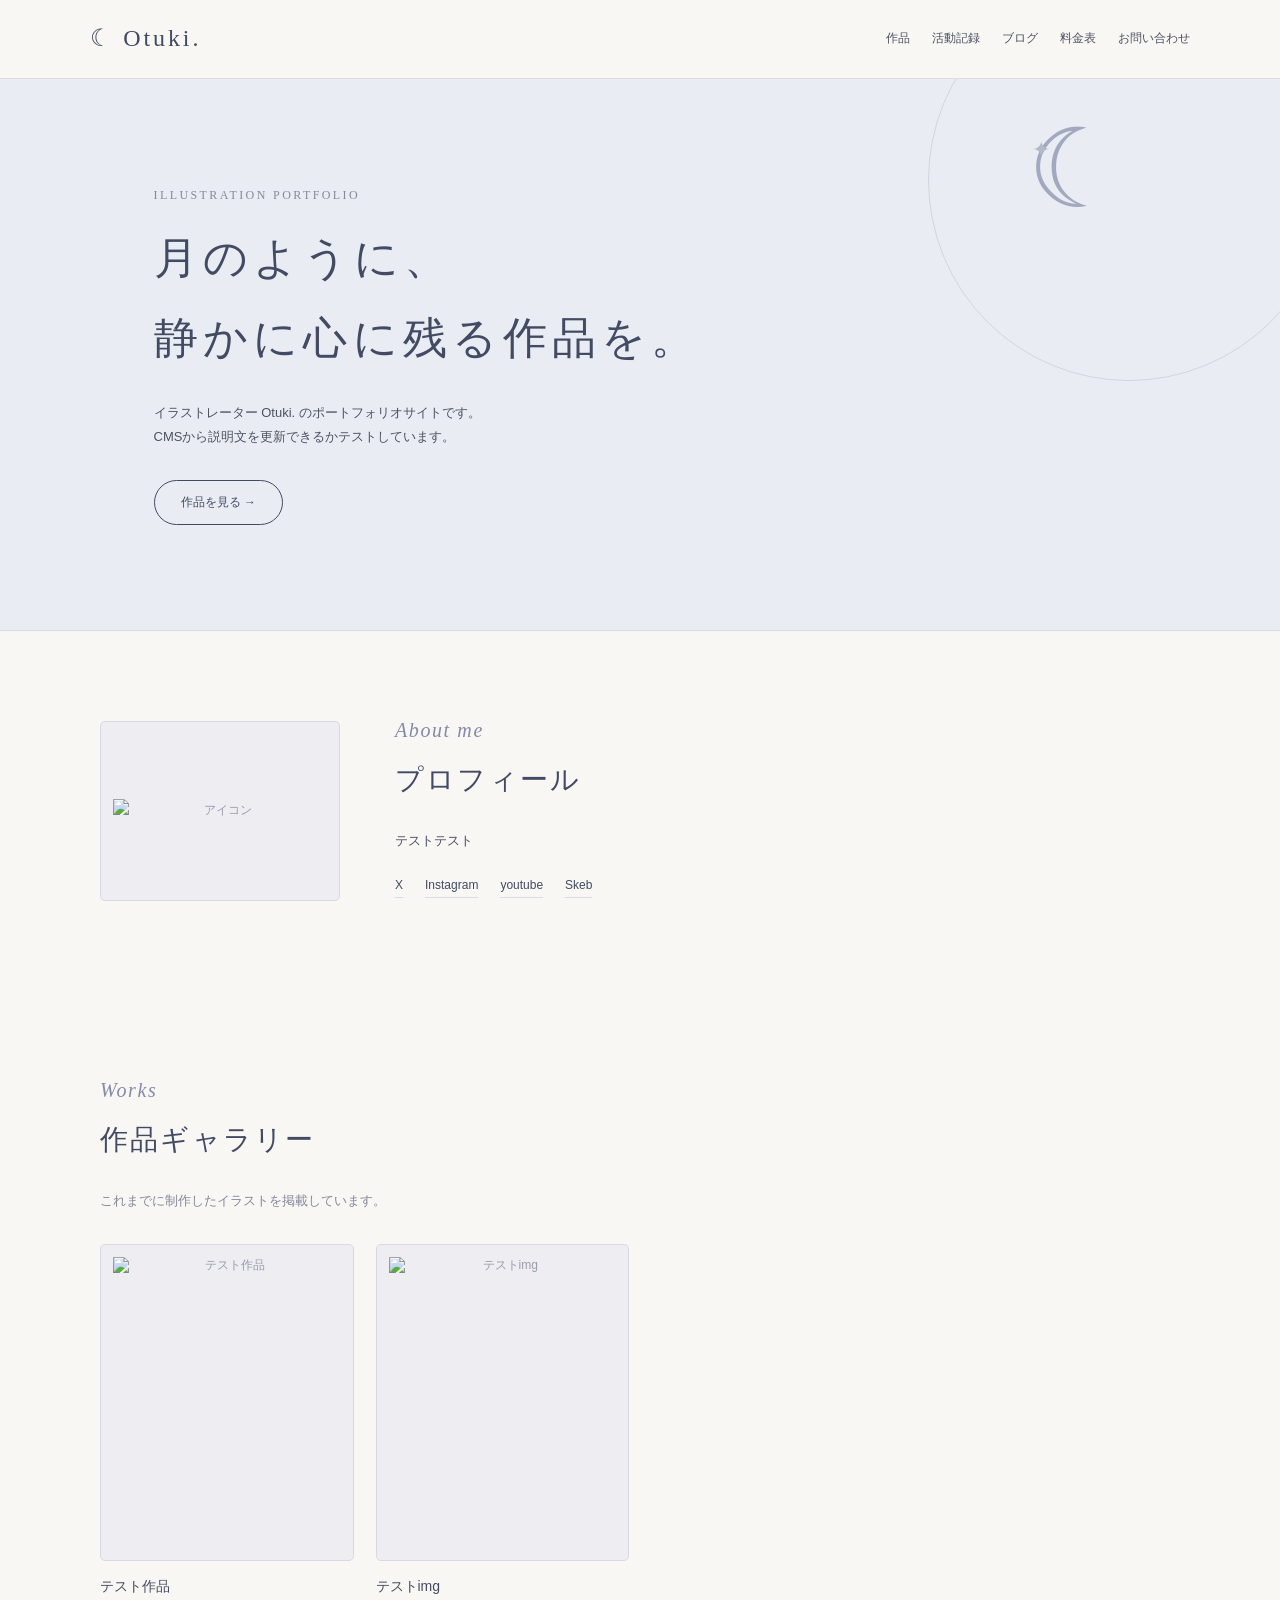
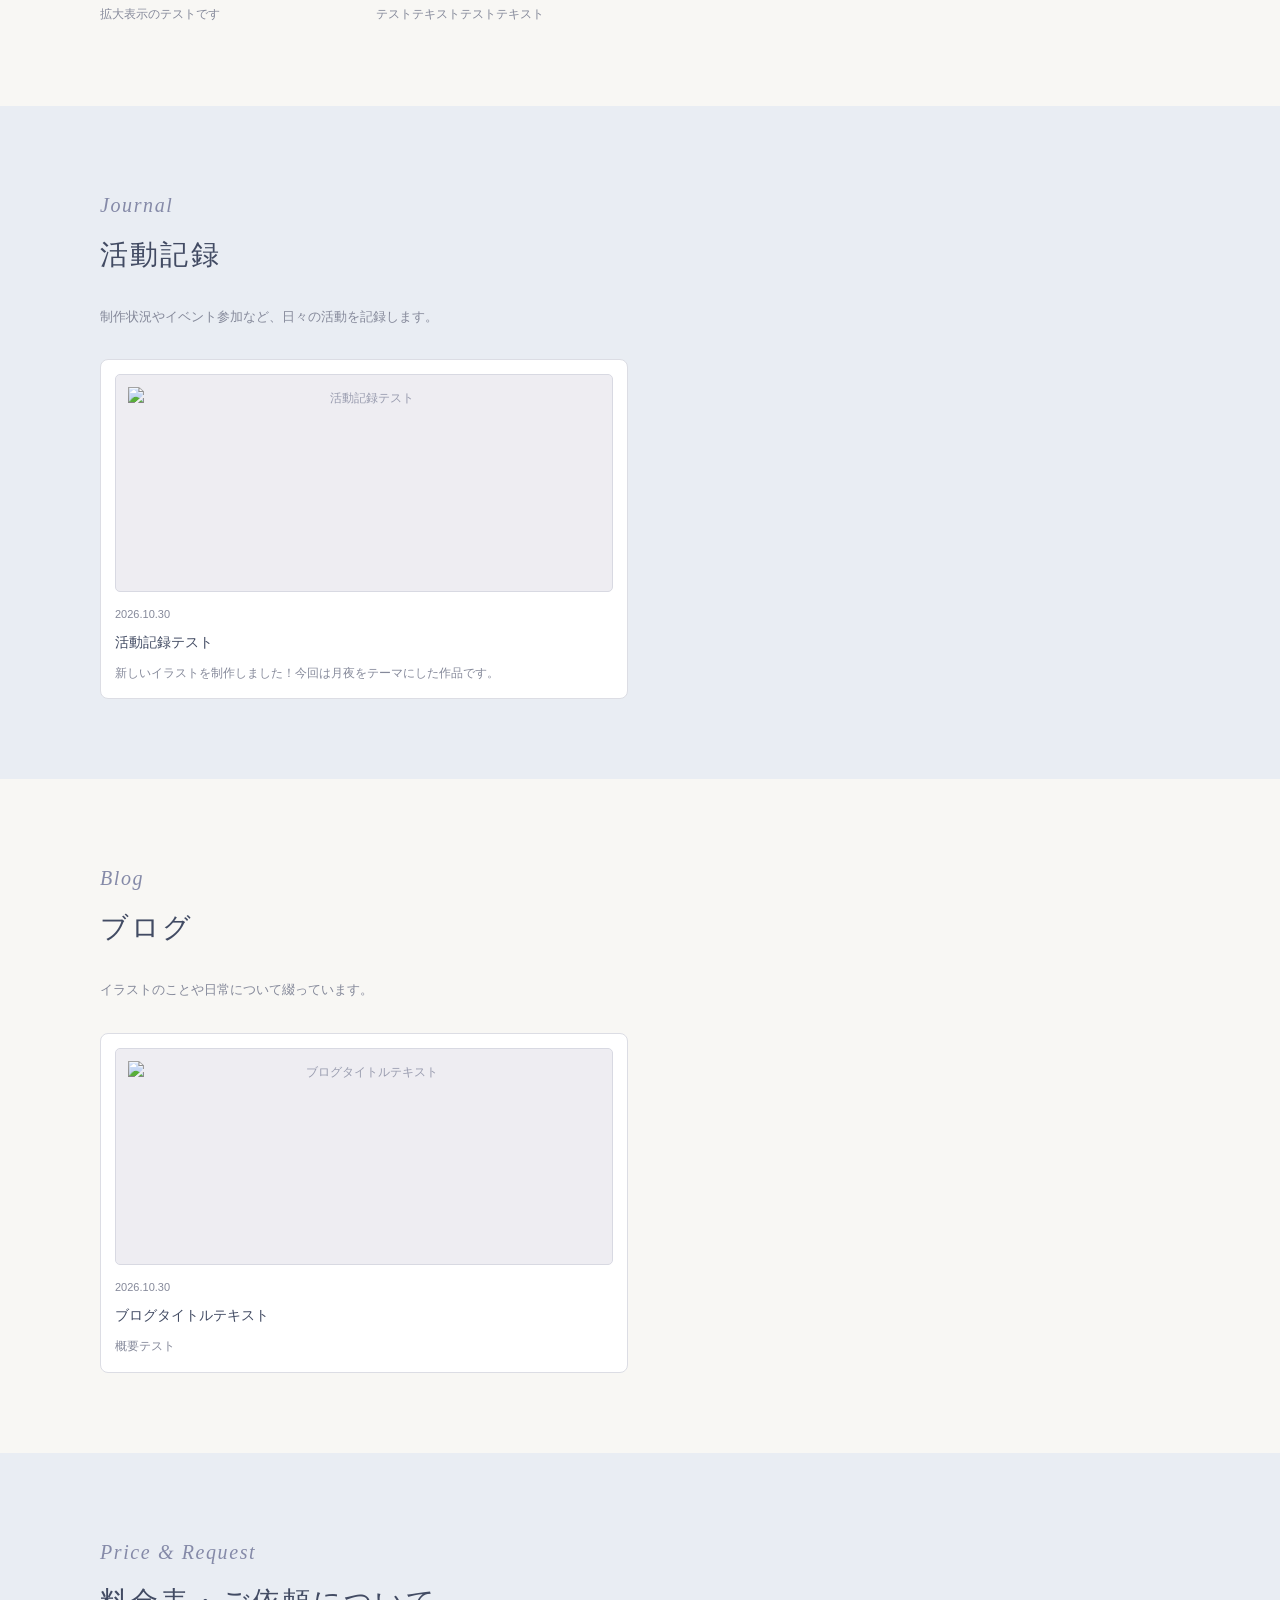
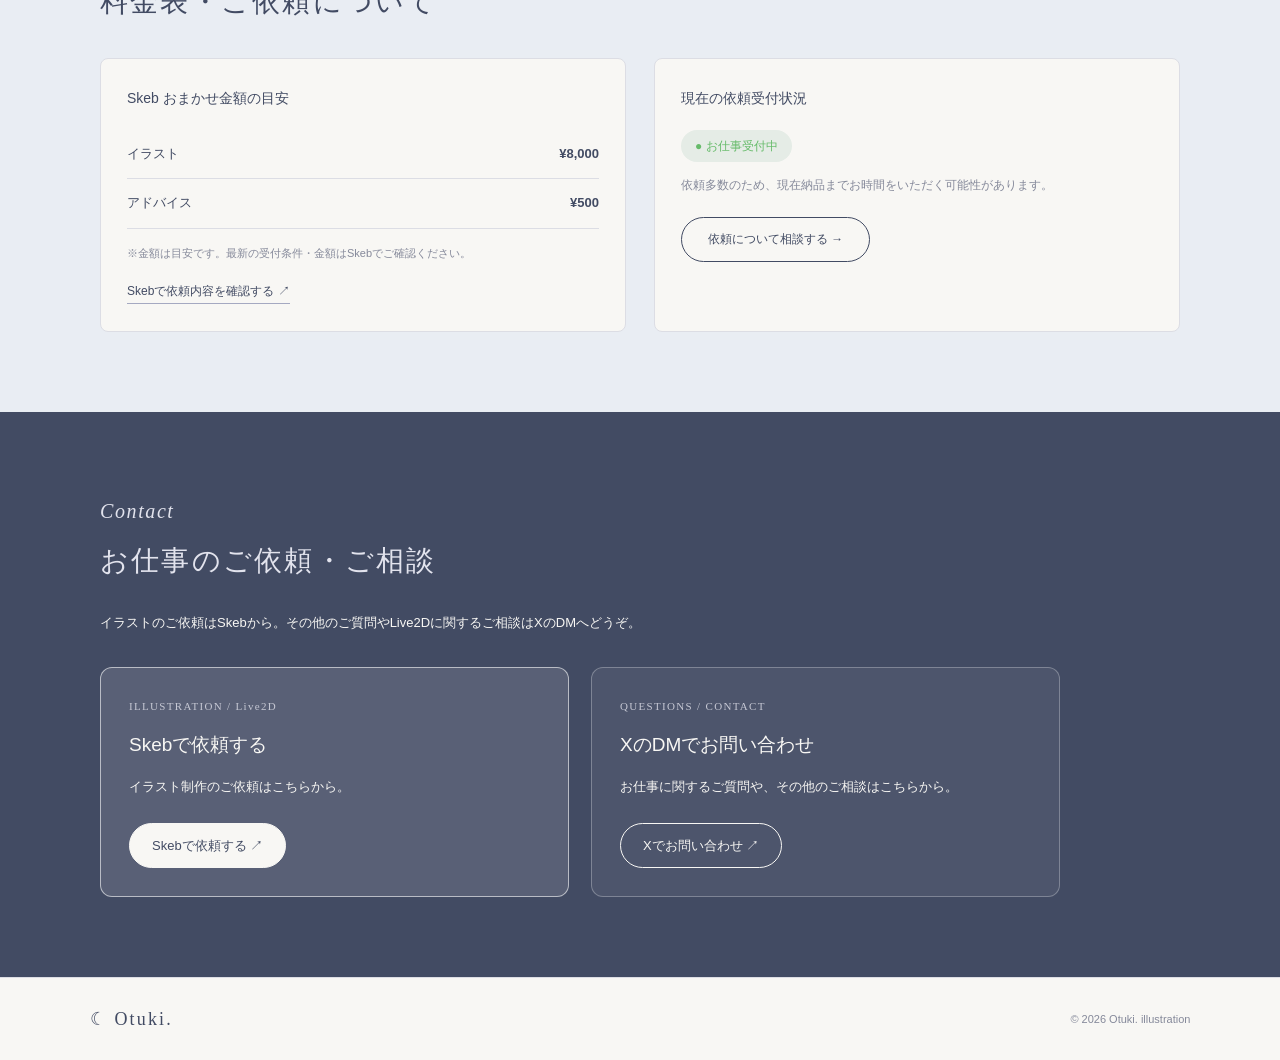
==== commit 1582f477: "Refine contact section text for illustration requests Updated contact description for clarity on ill" ====
--- a/index.html
+++ b/index.html
@@ -88,12 +88,12 @@
 <section class="section contact-section" id="contact">
   <p class="english-title">Contact</p>
   <h2>お仕事のご依頼・ご相談</h2>
-  <p id="contact-description">イラスト・Live2Dのご依頼はSkebから。その他のご質問やご相談はXのDMへどうぞ。</p>
+  <p id="contact-description">イラストのご依頼はSkebから。その他のご質問やLive2Dに関するご相談はXのDMへどうぞ。</p>
   <div class="contact-options">
     <div class="contact-option contact-option-primary">
       <p class="contact-option-label">ILLUSTRATION / Live2D</p>
       <h3>Skebで依頼する</h3>
-      <p>イラスト制作やLive2Dの軽いアニメーションのご依頼はこちらから。</p>
+      <p>イラスト制作のご依頼はこちらから。</p>
       <a class="contact-action contact-action-primary" id="contact-skeb" href="https://skeb.jp/@Otuki_desu" target="_blank" rel="noopener noreferrer">Skebで依頼する ↗</a>
     </div>
     <div class="contact-option">
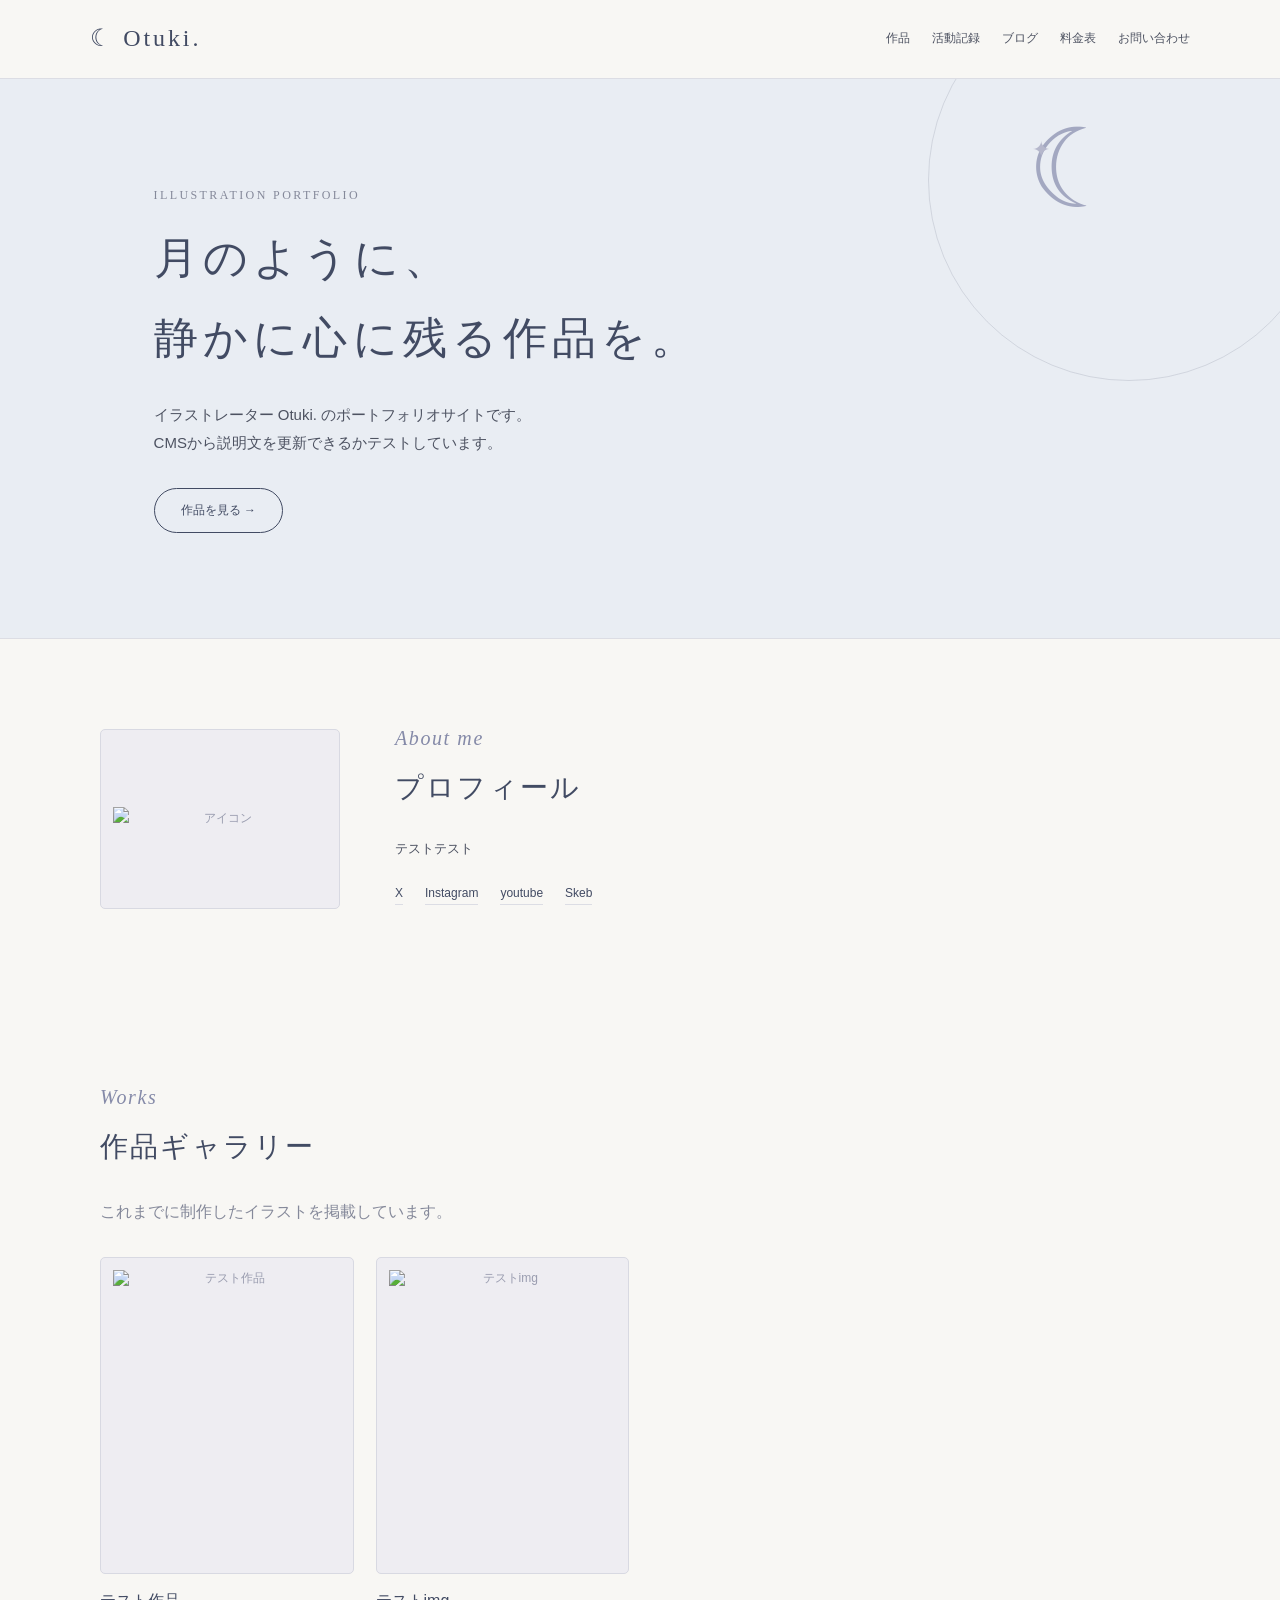
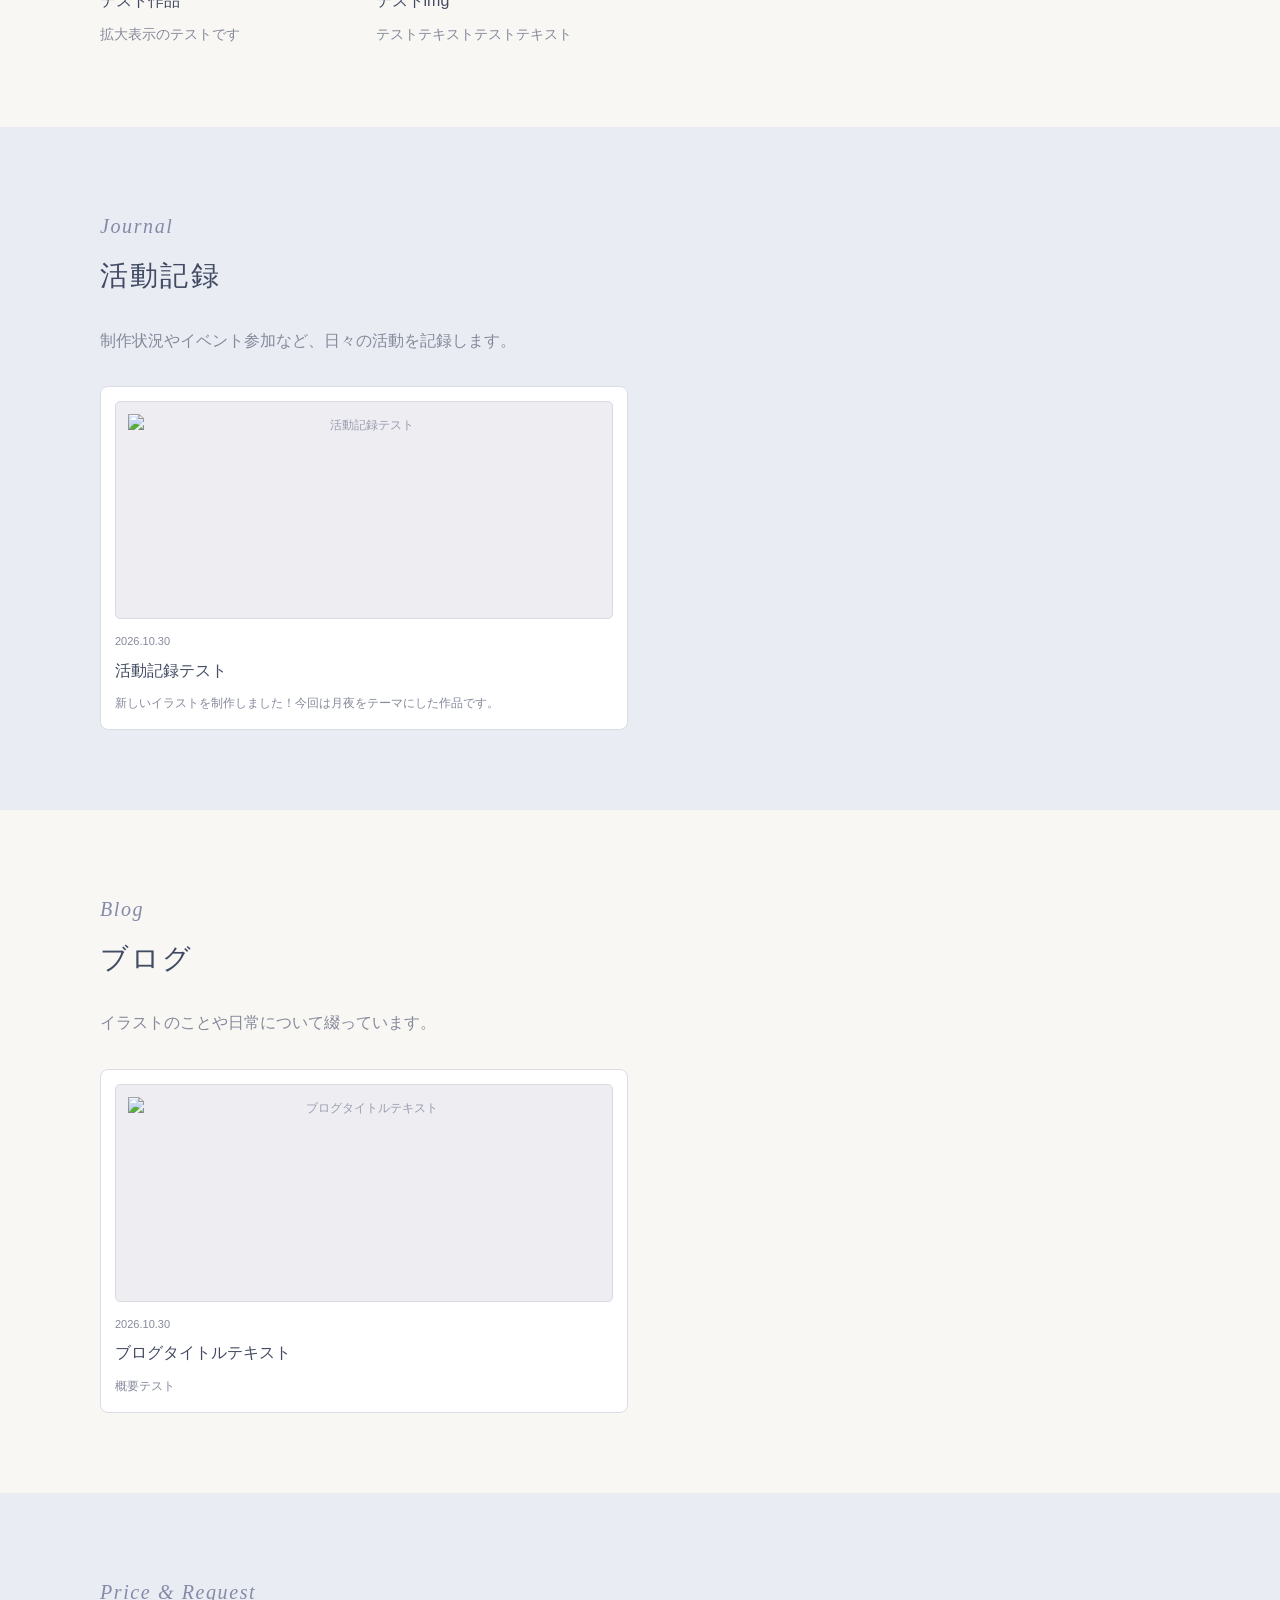
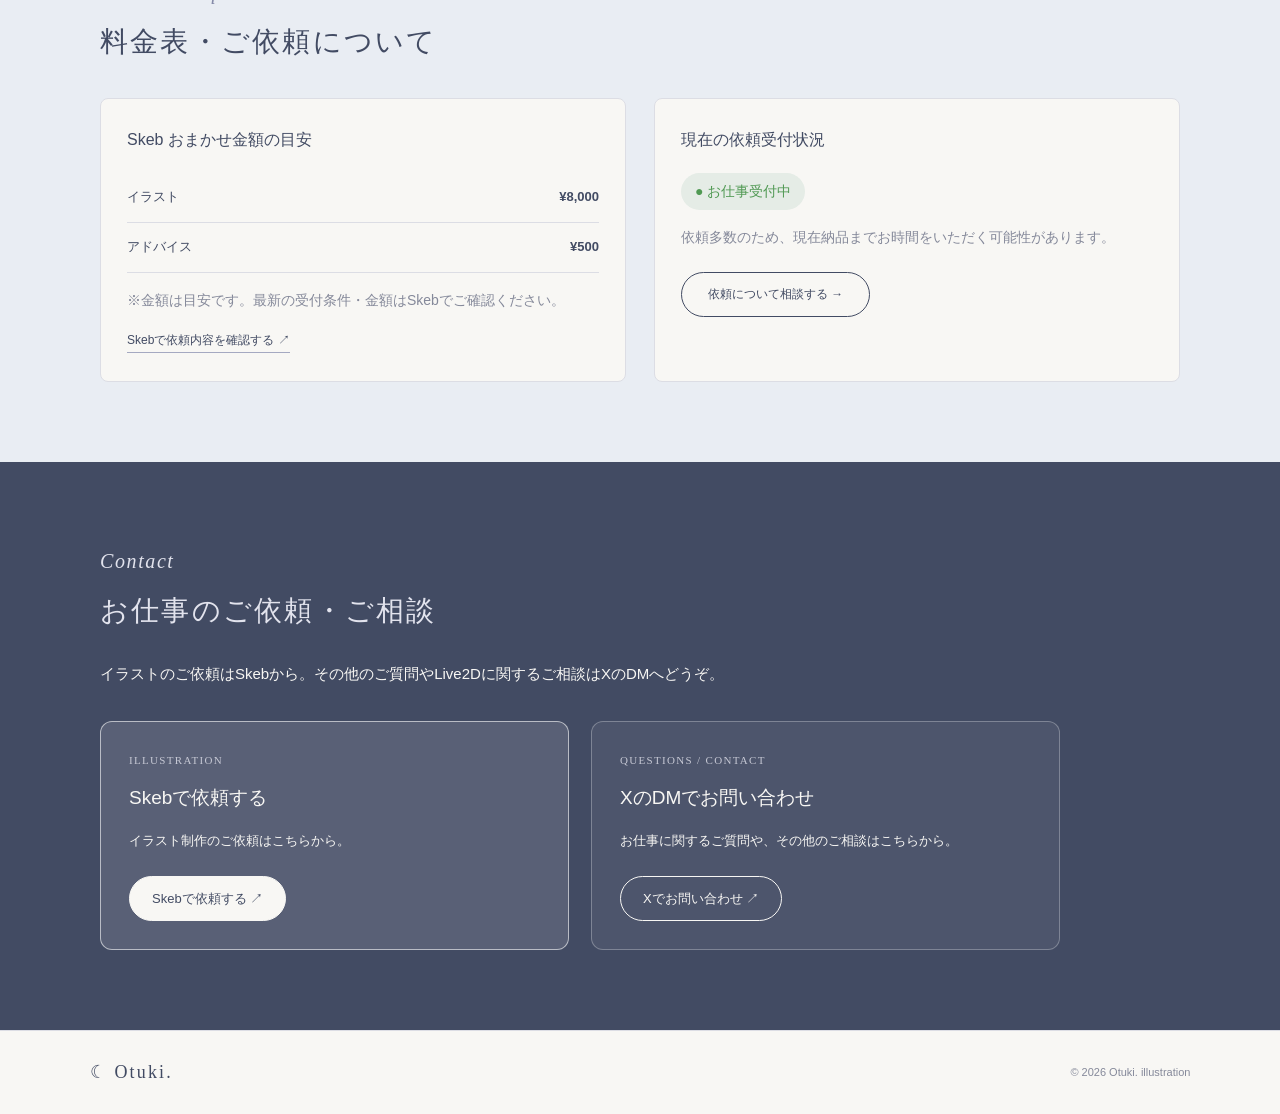
==== commit 3d7dc979: "Update contact option label in index.html" ====
--- a/index.html
+++ b/index.html
@@ -91,7 +91,7 @@
   <p id="contact-description">イラストのご依頼はSkebから。その他のご質問やLive2Dに関するご相談はXのDMへどうぞ。</p>
   <div class="contact-options">
     <div class="contact-option contact-option-primary">
-      <p class="contact-option-label">ILLUSTRATION / Live2D</p>
+      <p class="contact-option-label">ILLUSTRATION</p>
       <h3>Skebで依頼する</h3>
       <p>イラスト制作のご依頼はこちらから。</p>
       <a class="contact-action contact-action-primary" id="contact-skeb" href="https://skeb.jp/@Otuki_desu" target="_blank" rel="noopener noreferrer">Skebで依頼する ↗</a>
--- a/style.css
+++ b/style.css
@@ -52,7 +52,7 @@
 
 h3 {
     color: var(--navy);
-    font-size: 14px;
+    font-size: 16px;
     font-weight: 500;
 }
 
@@ -83,7 +83,7 @@
 
 .section-heading > p:last-child {
     color: var(--muted);
-    font-size: 13px;
+    font-size: 16px;
 }
 
 
@@ -182,7 +182,7 @@
 .hero-text {
     margin-bottom: 30px;
     color: var(--text);
-    font-size: 13px;
+    font-size: 15px;
 }
 
 .moon-decoration {
@@ -301,7 +301,7 @@
 .work-card p {
     margin-bottom: 0;
     color: var(--muted);
-    font-size: 12px;
+    font-size: 14px;
 }
 
 
@@ -379,13 +379,13 @@
     gap: 12px;
     padding: 12px 0;
     border-bottom: 1px solid var(--line);
-    font-size: 12px;
+    font-size: 14px;
 }
 
 .note {
     margin: 14px 0 0;
     color: var(--muted);
-    font-size: 11px;
+    font-size: 14px;
 }
 
 .status-label {
@@ -394,12 +394,12 @@
     border-radius: 20px;
     background: #e5ece6;
     color: #577c66;
-    font-size: 12px;
+    font-size: 14px;
 }
 
 .status-panel > p:not(.status-label) {
     color: var(--muted);
-    font-size: 12px;
+    font-size: 14px;
 }
 
 .status-panel .button {
@@ -422,7 +422,7 @@
 }
 
 .contact-section > p:not(.english-title) {
-    font-size: 13px;
+    font-size: 15px;
 }
 
 .contact-form {
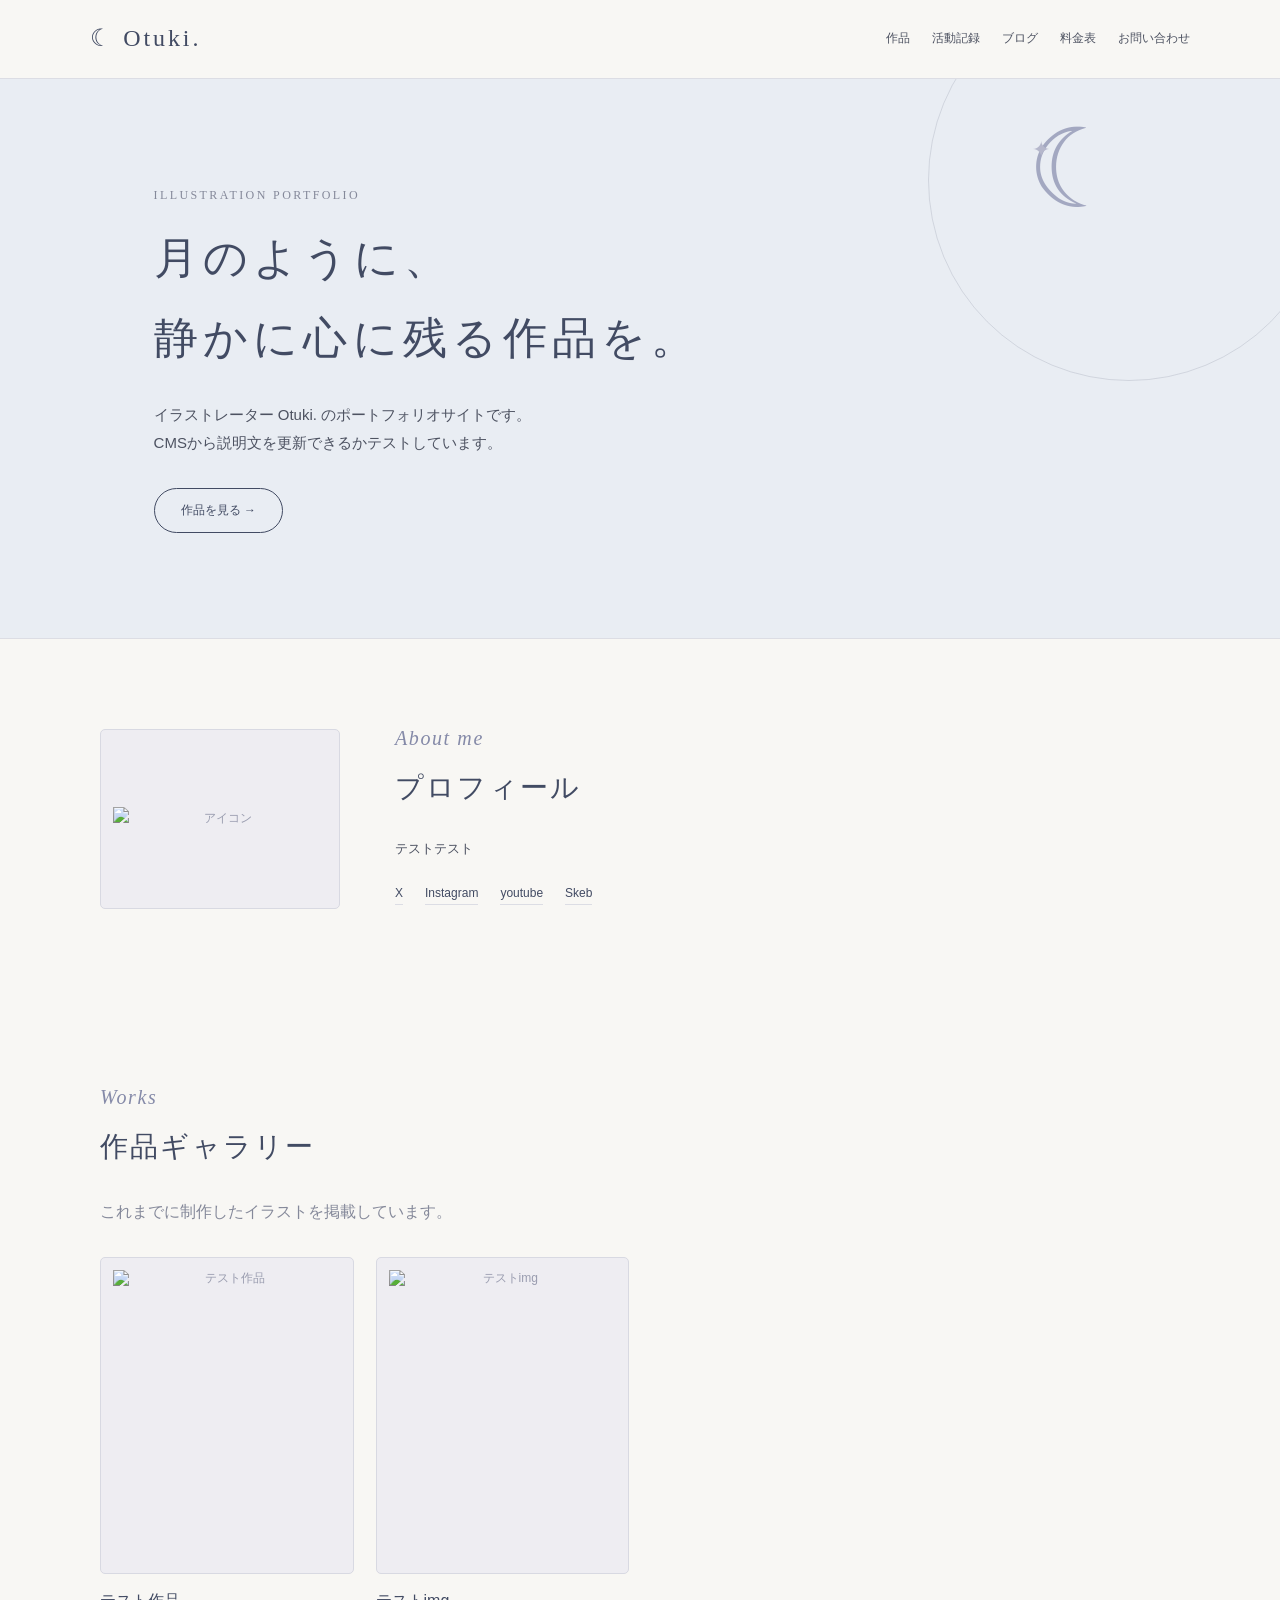
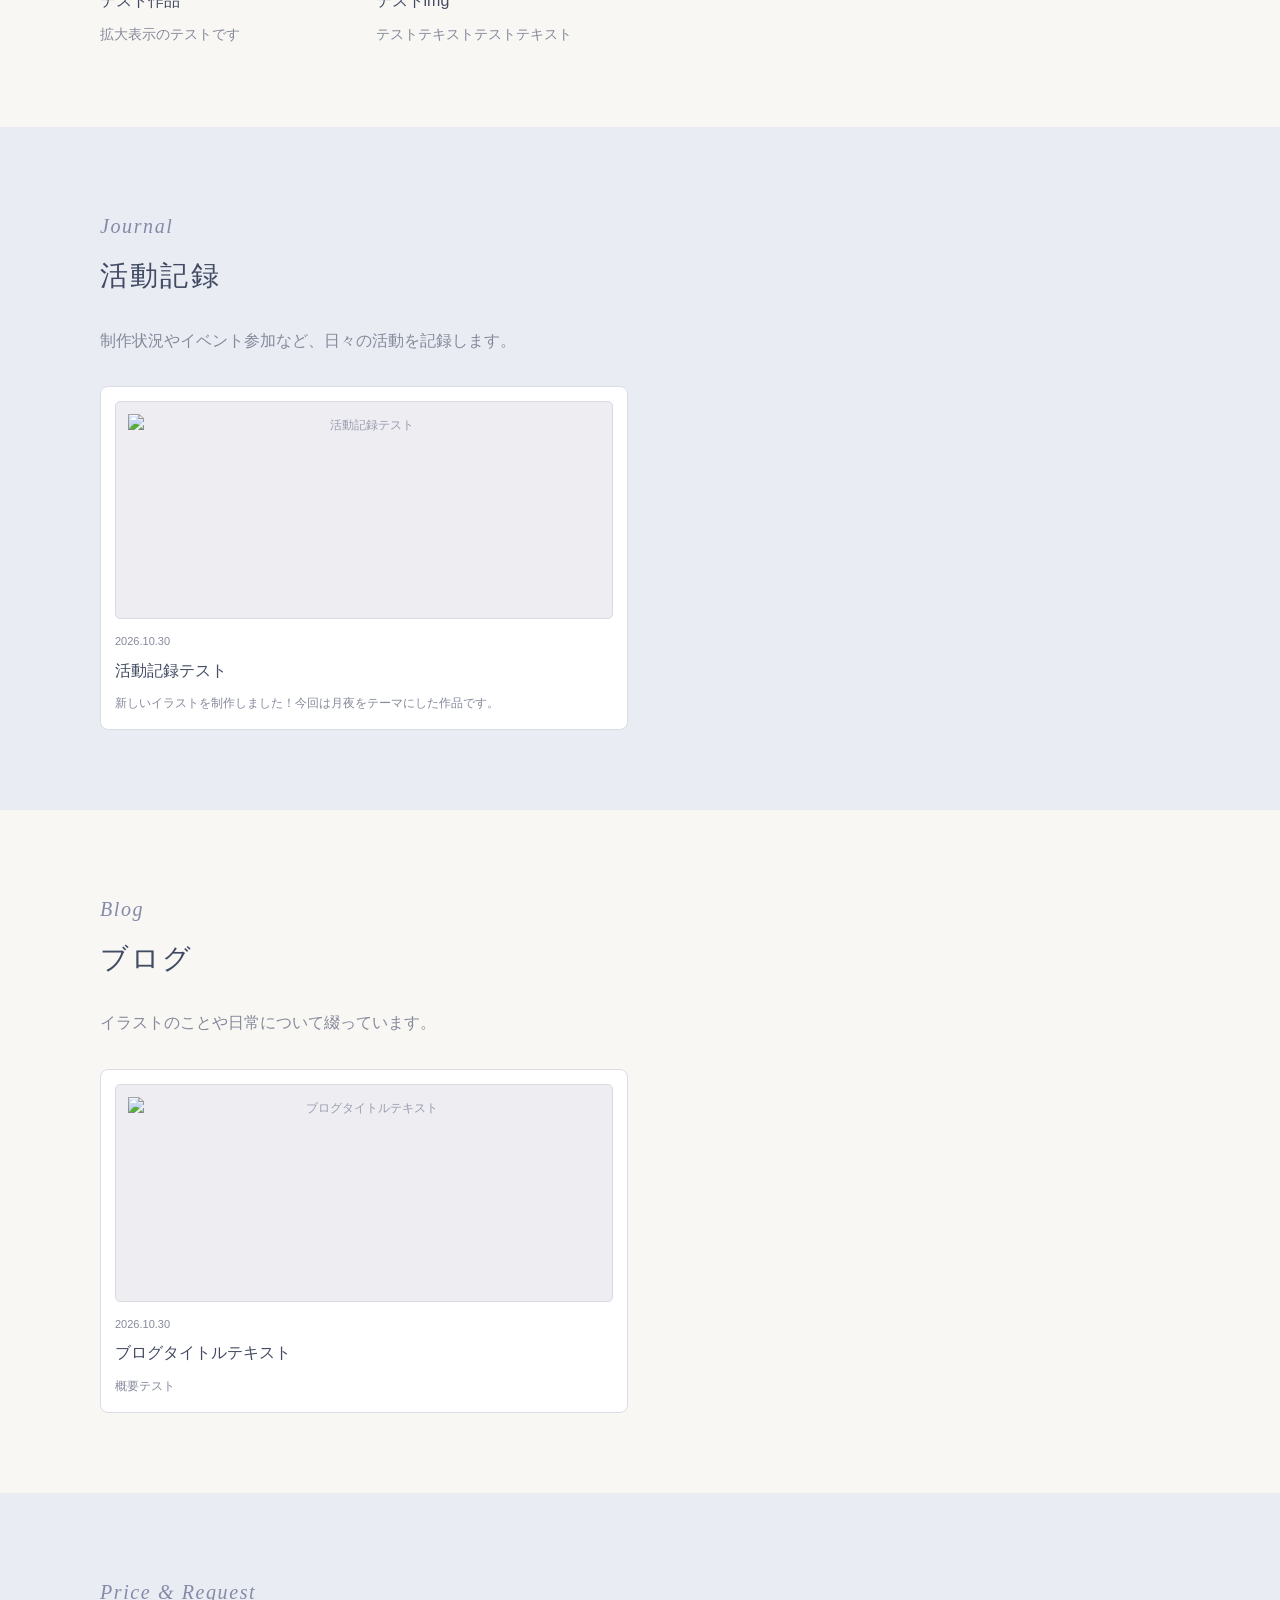
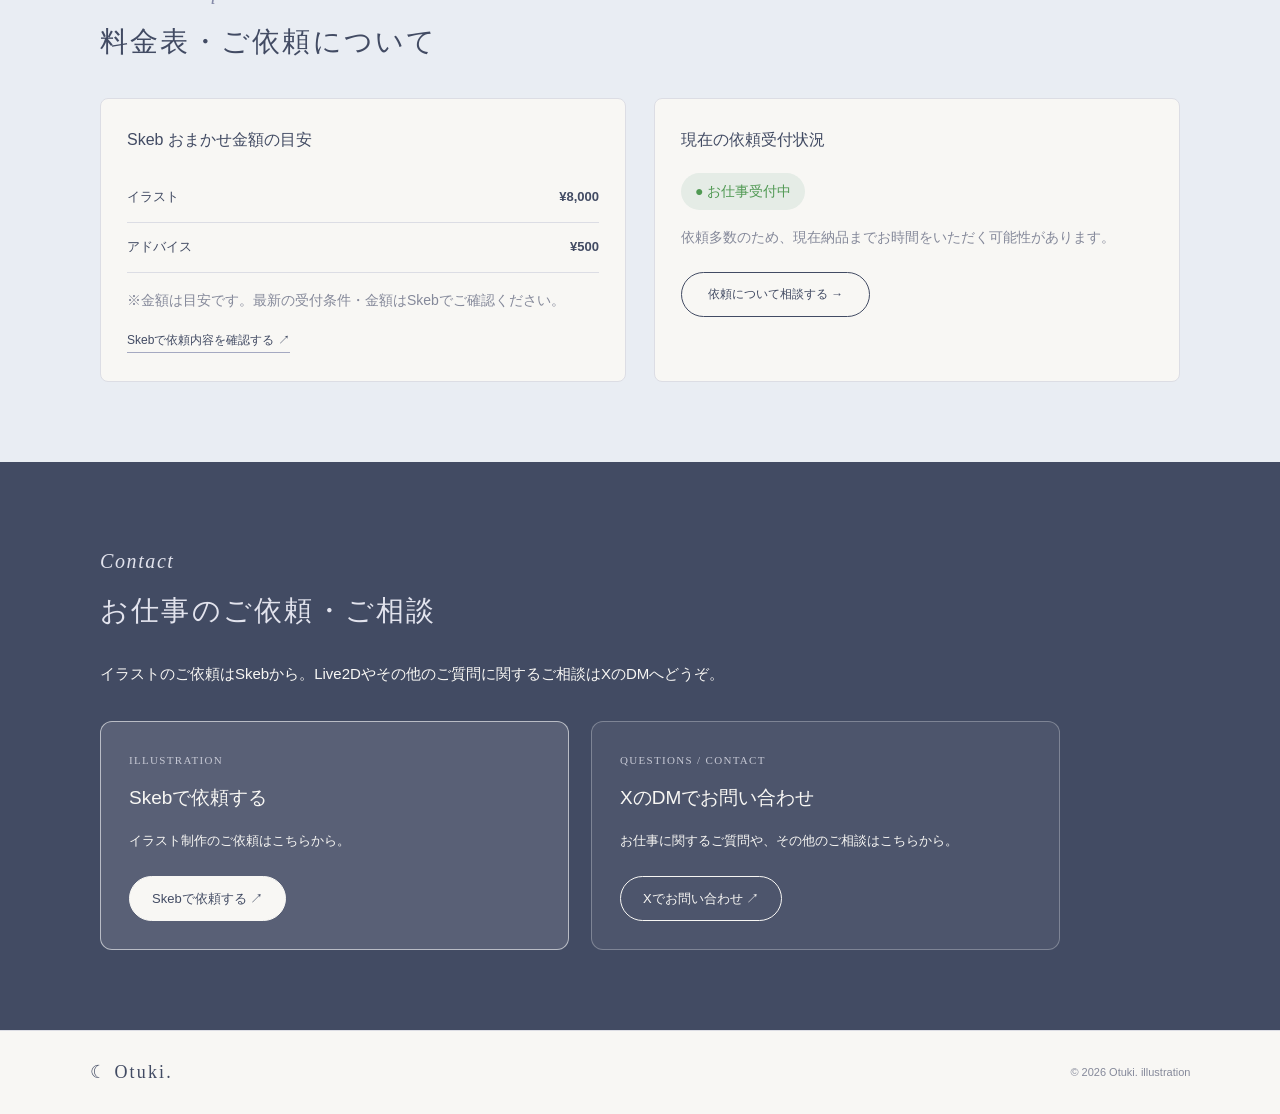
==== commit 99086c53: "Update HTML content for clarity and formatting" ====
--- a/index.html
+++ b/index.html
@@ -45,7 +45,7 @@
 </section>
 <!-- 作品ギャラリー -->
 <section class="section" id="works">
-<div class="section-heading"><p class="english-title">Works</p><h2>作品ギャラリー</h2><p>これまでに制作したイラストを掲載しています。</p></div>
+<div class="section-heading"><p class="english-title">Works</p><h2>作品ギャラリー</h2><p>これまでに制作したイラストを<br class="sp-only">掲載しています。</p></div>
 <div class="works-grid">
 <article class="work-card"><div class="image-box">作品画像 01</div><h3>作品タイトル</h3><p>作品についての説明</p></article>
 <article class="work-card"><div class="image-box">作品画像 02</div><h3>作品タイトル</h3><p>作品についての説明</p></article>
@@ -55,7 +55,7 @@
 </section>
 <!-- 活動記録 -->
 <section class="section section-soft" id="journal">
-<div class="section-heading"><p class="english-title">Journal</p><h2>活動記録</h2><p>制作状況やイベント参加など、日々の活動を記録します。</p></div>
+<div class="section-heading"><p class="english-title">Journal</p><h2>活動記録</h2><p>制作状況やイベント参加など、<br class="sp-only">日々の活動を記録します。</p></div>
 <div class="article-grid">
 <article class="article-card"><div class="image-box">活動記録の画像</div><p class="date">2026.10.01</p><h3>新しいイラストを制作しました</h3><p>今回の制作について紹介します。</p></article>
 <article class="article-card"><div class="image-box">活動記録の画像</div><p class="date">2026.09.20</p><h3>イベントに参加しました</h3><p>イベントでの出来事を記録します。</p></article>
@@ -78,7 +78,7 @@
 <div class="price-row"><span>イラスト</span><span>¥8,000</span></div>
 <div class="price-row"><span>アドバイス</span><span>¥500</span></div>
 </div>
-<p class="note">※金額は目安です。最新の受付条件・金額はSkebでご確認ください。</p>
+<p class="note">※金額は目安です。最新の受付条件・金額は<br class="sp-only">Skebでご確認ください。</p>
 <a class="price-skeb-link" id="price-skeb-link" href="https://skeb.jp/@Otuki_desu" target="_blank" rel="noopener noreferrer">Skebで依頼内容を確認する ↗</a>
 </div>
 <div class="status-panel"><h3>現在の依頼受付状況</h3><p class="status-label">● お仕事募集中</p><p>イラスト制作のご相談を受け付けています。</p><a class="button" href="#contact">依頼について相談する →</a></div>
@@ -88,7 +88,7 @@
 <section class="section contact-section" id="contact">
   <p class="english-title">Contact</p>
   <h2>お仕事のご依頼・ご相談</h2>
-  <p id="contact-description">イラストのご依頼はSkebから。その他のご質問やLive2Dに関するご相談はXのDMへどうぞ。</p>
+  <p id="contact-description">イラストのご依頼はSkebから。Live2Dやその他のご質問に関するご相談はXのDMへどうぞ。</p>
   <div class="contact-options">
     <div class="contact-option contact-option-primary">
       <p class="contact-option-label">ILLUSTRATION</p>
--- a/style.css
+++ b/style.css
@@ -912,3 +912,25 @@
 .price-item-amount { flex-shrink: 0; color: var(--navy); font-size: 13px; font-weight: 600; text-align: right; white-space: nowrap; }
 .price-skeb-link { display: inline-block; margin-top: 16px; color: var(--navy); border-bottom: 1px solid var(--accent); font-size: 12px; }
 .price-skeb-link:hover { color: var(--accent); }
+
+/* PC版では改行しない */
+.sp-only {
+  display: none;
+}
+
+/* スマホ版のみ改行する */
+@media screen and (max-width: 600px) {
+  .sp-only {
+    display: inline;
+  }
+}
+
+.pc-only {
+  display: inline;
+}
+
+@media screen and (max-width: 600px) {
+  .pc-only {
+    display: none;
+  }
+}
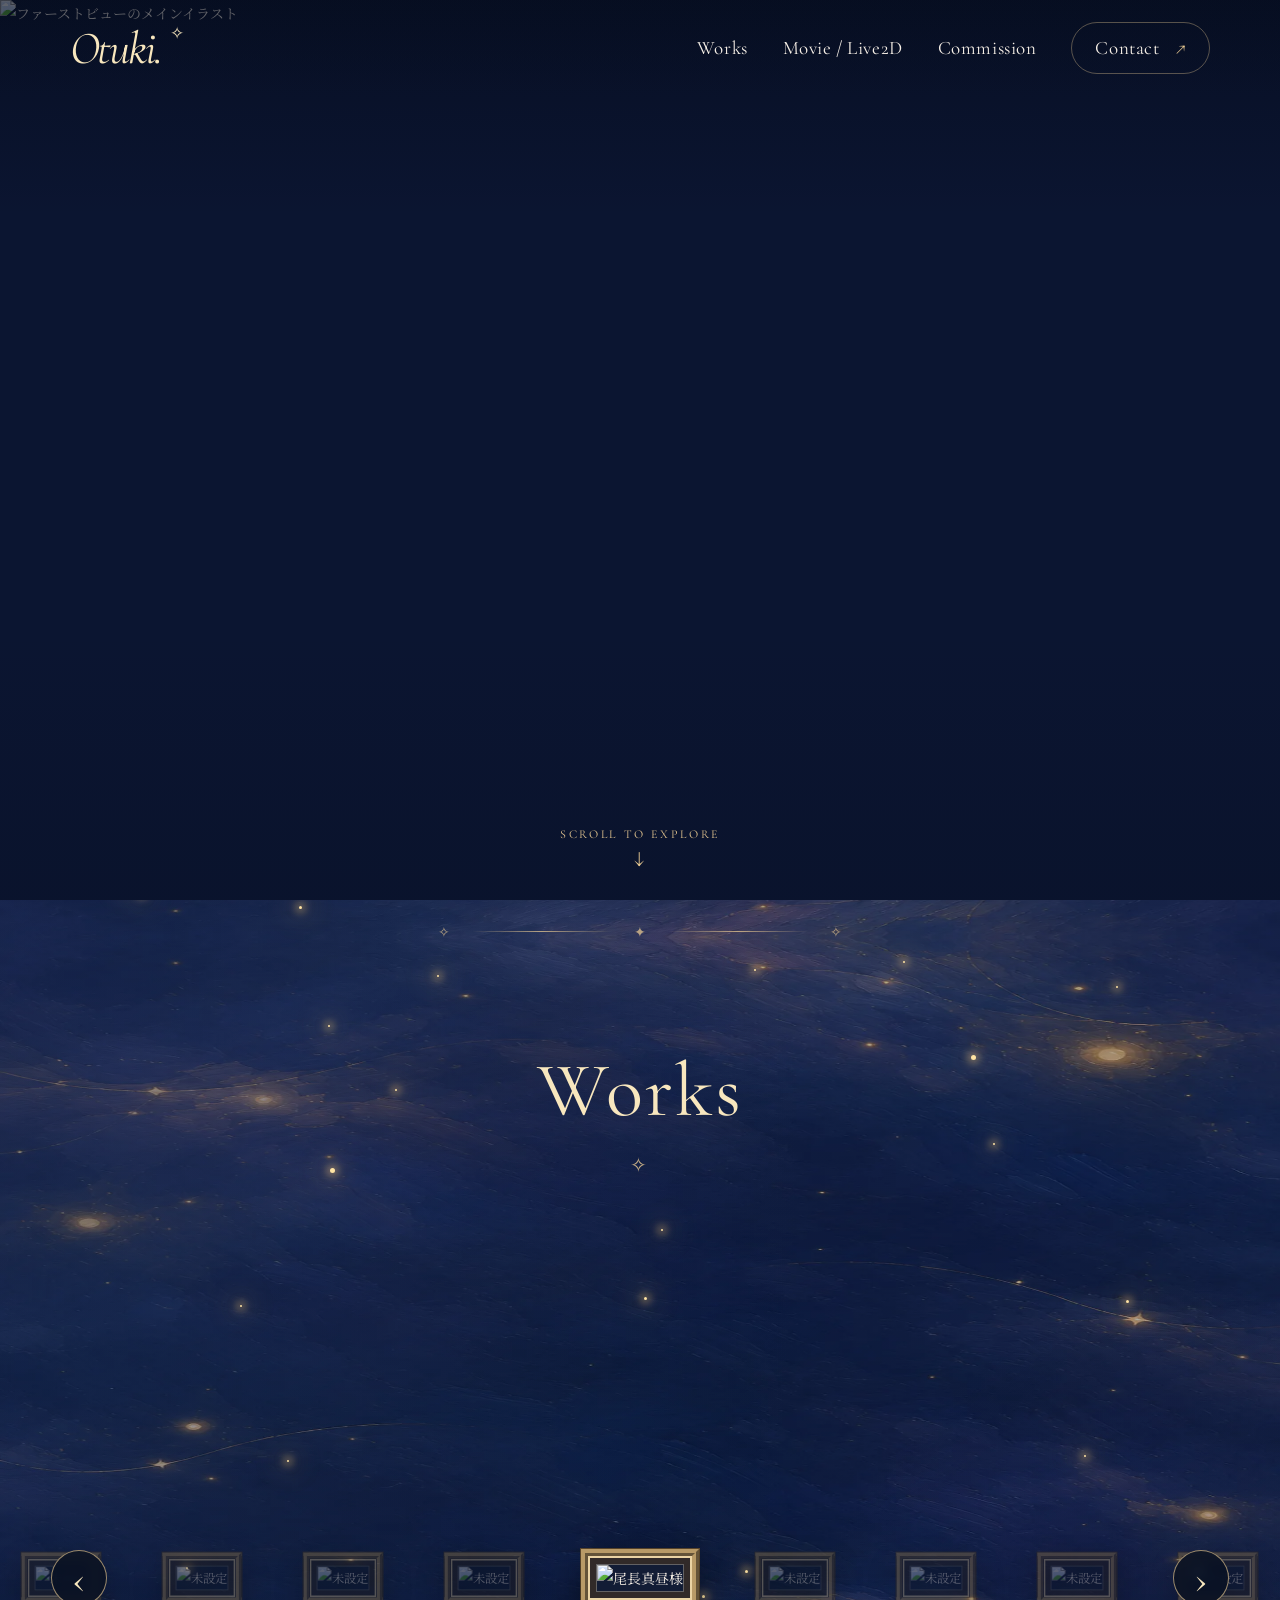
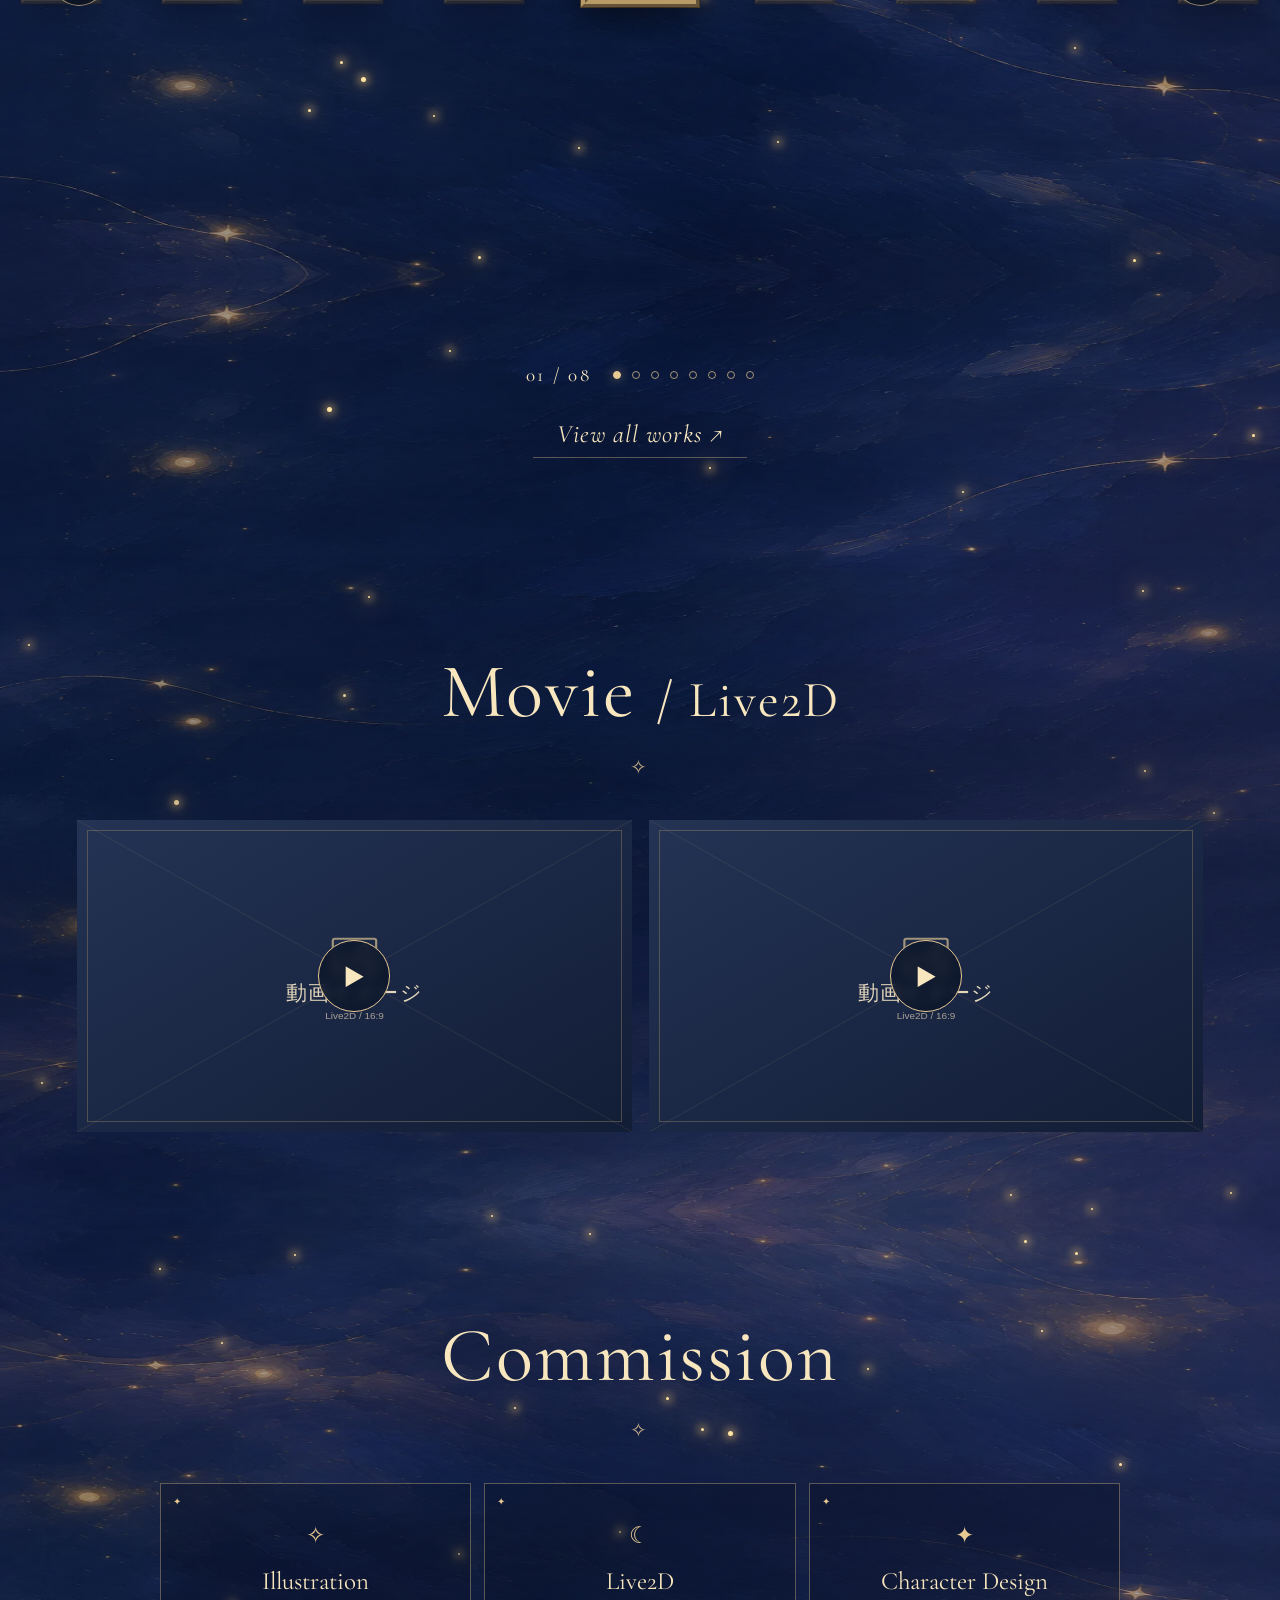
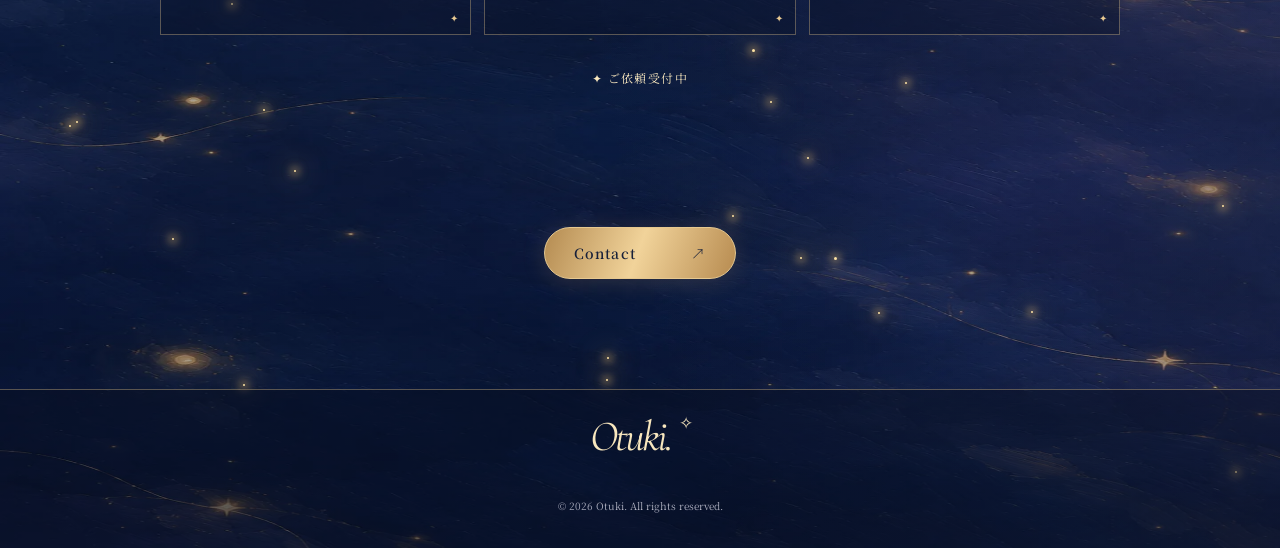
==== commit c0741007: "Add files via upload" ====
--- a/index.html
+++ b/index.html
@@ -1,126 +1,30 @@
-<!DOCTYPE html>
-<html lang="ja">
-<head>
-<meta charset="utf-8"/>
-<meta content="width=device-width, initial-scale=1.0" name="viewport"/>
-<title>Otuki. illustration</title>
-<link href="style.css" rel="stylesheet"/>
-<script defer src="cms.js"></script>
-</head>
-<body>
-<!-- ヘッダー -->
-<header class="header">
-<a class="logo" href="#">☾ Otuki.</a>
-<nav>
-<a href="#works">作品</a>
-<a href="#journal">活動記録</a>
-<a href="#blog">ブログ</a>
-<a href="#price">料金表</a>
-<a href="#contact">お問い合わせ</a>
-</nav>
-</header>
-<main>
-<!-- メインビジュアル -->
-<section class="hero">
-<p class="sub-title">ILLUSTRATION PORTFOLIO</p>
-<h1 id="hero-title">月のように、<br/>静かに心に残る作品を。</h1>
-<p class="hero-text">イラストレーター Otuki. のポートフォリオサイトです。<br/>日々の制作や作品について発信しています。</p>
-<a class="button" href="#works">作品を見る →</a>
-<span class="moon-decoration">☾</span>
+<!doctype html><html lang="ja"><head><meta charset="UTF-8"><meta name="viewport" content="width=device-width,initial-scale=1"><meta name="theme-color" content="#0b1531"><meta name="description" content="Otuki. Illustration & Live2D — 夜の森に灯る、小さな物語。作品集とご依頼のご案内。"><title>Otuki. | Illustration & Live2D</title><link rel="preconnect" href="https://fonts.googleapis.com"><link rel="preconnect" href="https://fonts.gstatic.com" crossorigin><link href="https://fonts.googleapis.com/css2?family=Cormorant+Garamond:ital,wght@0,400;0,500;0,600;1,400;1,500&family=Noto+Serif+JP:wght@400;500;600&display=swap" rel="stylesheet"><link rel="stylesheet" href="style.css"><script src="data.js" defer></script><script src="cms-bridge.js" defer></script><script src="app.js" defer></script></head><body>
+<div class="world-bg" aria-hidden="true"></div><div class="fireflies" id="fireflies" aria-hidden="true"></div>
+<main><section class="hero hero-full" aria-labelledby="hero-title">
+<img class="hero-cover" id="hero-image" src="img/KV/KV_01.png" alt="ファーストビューのメインイラスト" fetchpriority="high">
+<div class="hero-cover-shade" aria-hidden="true"></div>
+<header class="header hero-header" id="top"><a class="logo" href="index.html" aria-label="Otuki. ホーム">O<span>tuki.</span><i>✧</i></a><button class="nav-toggle" aria-label="メニューを開く" aria-expanded="false">☰</button><nav class="nav" aria-label="メインナビゲーション"><a href="#works">Works</a><a href="#movie">Movie / Live2D</a><a href="#commission">Commission</a><a href="contact.html" class="nav-contact">Contact <span>↗</span></a></nav></header>
+<h1 class="visually-hidden" id="hero-title">Otuki. Illustration &amp; Live2D</h1>
+<a class="scroll-guide" href="#works">SCROLL TO EXPLORE <span>↓</span></a>
+
 </section>
-<!-- プロフィール -->
-<section class="profile section">
-<div class="profile-image image-box"><img alt="アイコン" src="img/01_img.png"/></div>
-<div class="profile-text">
-<p class="english-title">About me</p>
-<h2>プロフィール</h2>
-<p id="profile-description">illustration / Live2D おつきです🌕 20↑ AI学習及び生成はご依頼も含め全て禁止<br/>ご依頼はDMまでお願いします🙌🏻 skebではイラスト・Live2Dの軽いアニメーションを受け付けてます</p>
-<p class="profile-links">
-<a href="https://x.com/Otuki_desu" id="sns-x" rel="noopener noreferrer" target="_blank">X</a>
-<a href="https://www.instagram.com/otuki_desu/" id="sns-instagram" rel="noopener noreferrer" target="_blank">Instagram</a>
-<a href="https://www.youtube.com/@otuki_desu" id="sns-youtube" rel="noopener noreferrer" target="_blank">youtube</a>
-<a href="https://skeb.jp/@Otuki_desu" id="sns-skeb" rel="noopener noreferrer" target="_blank">Skeb</a>
-</p>
-</div>
+<div class="between" aria-hidden="true"><span>✧</span><span class="between-line"></span><span>✦</span><span class="between-line"></span><span>✧</span></div>
+<section class="section works featured-works" id="works" aria-labelledby="featured-title">
+  <div class="section-heading"><h2 id="featured-title">Works</h2><div class="heading-ornament" aria-hidden="true">✧</div></div>
+  <div class="exhibition exhibition-peek" aria-roledescription="カルーセル" aria-label="注目作品">
+    <button class="exhibition-arrow exhibition-prev" type="button" aria-label="前の作品">‹</button>
+    <div class="exhibition-stage" id="exhibition-stage" tabindex="0" aria-label="左右キーやスワイプで作品を切り替え">
+      <div class="exhibition-track" id="exhibition-track"></div>
+    </div>
+    <button class="exhibition-arrow exhibition-next" type="button" aria-label="次の作品">›</button>
+  </div>
+  <div class="exhibition-bottom"><span id="exhibition-count" aria-live="polite">— / —</span><div class="exhibition-dots" id="exhibition-dots" aria-label="作品を選択"></div></div>
+  <div class="view-all-wrap"><a href="works.html" class="view-all">View all works <span aria-hidden="true">↗</span></a></div>
 </section>
-<!-- 作品ギャラリー -->
-<section class="section" id="works">
-<div class="section-heading"><p class="english-title">Works</p><h2>作品ギャラリー</h2><p>これまでに制作したイラストを<br class="sp-only">掲載しています。</p></div>
-<div class="works-grid">
-<article class="work-card"><div class="image-box">作品画像 01</div><h3>作品タイトル</h3><p>作品についての説明</p></article>
-<article class="work-card"><div class="image-box">作品画像 02</div><h3>作品タイトル</h3><p>作品についての説明</p></article>
-<article class="work-card"><div class="image-box">作品画像 03</div><h3>作品タイトル</h3><p>作品についての説明</p></article>
-<article class="work-card"><div class="image-box">作品画像 04</div><h3>作品タイトル</h3><p>作品についての説明</p></article>
-</div>
-</section>
-<!-- 活動記録 -->
-<section class="section section-soft" id="journal">
-<div class="section-heading"><p class="english-title">Journal</p><h2>活動記録</h2><p>制作状況やイベント参加など、<br class="sp-only">日々の活動を記録します。</p></div>
-<div class="article-grid">
-<article class="article-card"><div class="image-box">活動記録の画像</div><p class="date">2026.10.01</p><h3>新しいイラストを制作しました</h3><p>今回の制作について紹介します。</p></article>
-<article class="article-card"><div class="image-box">活動記録の画像</div><p class="date">2026.09.20</p><h3>イベントに参加しました</h3><p>イベントでの出来事を記録します。</p></article>
-</div>
-</section>
-<!-- ブログ -->
-<section class="section" id="blog">
-<div class="section-heading"><p class="english-title">Blog</p><h2>ブログ</h2><p>イラストのことや日常について綴っています。</p></div>
-<div class="article-grid">
-<article class="article-card"><div class="image-box">ブログの画像</div><p class="date">2026.10.05</p><h3>最近のお気に入り</h3><p>最近の制作や日常について。</p></article>
-<article class="article-card"><div class="image-box">ブログの画像</div><p class="date">2026.09.15</p><h3>イラスト制作の道具</h3><p>普段使っている道具を紹介します。</p></article>
-</div>
-</section>
-<!-- 料金表・受付状況 -->
-<section class="section section-soft" id="price">
-<div class="section-heading"><p class="english-title">Price &amp; Request</p><h2>料金表・ご依頼について</h2></div>
-<div class="price-layout">
-<div class="price-panel"><h3>Skeb おまかせ金額の目安</h3>
-<div class="price-list" id="price-list">
-<div class="price-row"><span>イラスト</span><span>¥8,000</span></div>
-<div class="price-row"><span>アドバイス</span><span>¥500</span></div>
-</div>
-<p class="note">※金額は目安です。最新の受付条件・金額は<br class="sp-only">Skebでご確認ください。</p>
-<a class="price-skeb-link" id="price-skeb-link" href="https://skeb.jp/@Otuki_desu" target="_blank" rel="noopener noreferrer">Skebで依頼内容を確認する ↗</a>
-</div>
-<div class="status-panel"><h3>現在の依頼受付状況</h3><p class="status-label">● お仕事募集中</p><p>イラスト制作のご相談を受け付けています。</p><a class="button" href="#contact">依頼について相談する →</a></div>
-</div>
-</section>
-<!-- ご依頼・お問い合わせ：Skebをメインに、その他の相談はXへ -->
-<section class="section contact-section" id="contact">
-  <p class="english-title">Contact</p>
-  <h2>お仕事のご依頼・ご相談</h2>
-  <p id="contact-description">イラストのご依頼はSkebから。Live2Dやその他のご質問に関するご相談はXのDMへどうぞ。</p>
-  <div class="contact-options">
-    <div class="contact-option contact-option-primary">
-      <p class="contact-option-label">ILLUSTRATION</p>
-      <h3>Skebで依頼する</h3>
-      <p>イラスト制作のご依頼はこちらから。</p>
-      <a class="contact-action contact-action-primary" id="contact-skeb" href="https://skeb.jp/@Otuki_desu" target="_blank" rel="noopener noreferrer">Skebで依頼する ↗</a>
-    </div>
-    <div class="contact-option">
-      <p class="contact-option-label">QUESTIONS / CONTACT</p>
-      <h3>XのDMでお問い合わせ</h3>
-      <p>お仕事に関するご質問や、その他のご相談はこちらから。</p>
-      <a class="contact-action contact-action-secondary" id="contact-x" href="https://x.com/Otuki_desu" target="_blank" rel="noopener noreferrer">Xでお問い合わせ ↗</a>
-    </div>
-  </div>
-</section>
-</main>
-<!-- フッター -->
-<footer class="footer"><a class="logo" href="#">☾ Otuki.</a><p>© 2026 Otuki. illustration</p></footer>
-<!-- 作品ギャラリー拡大表示 -->
-<dialog aria-label="作品画像の拡大表示" class="work-lightbox" id="work-lightbox">
-<button aria-label="拡大表示を閉じる" class="work-lightbox-close" type="button">×</button>
-<img alt="" class="work-lightbox-image"/>
-</dialog>
-<!-- 活動記録・ブログ共通の詳細表示 -->
-<dialog aria-labelledby="activity-detail-title" aria-label="記事の詳細表示" class="activity-detail" id="activity-detail">
-<div class="activity-detail-inner">
-<button aria-label="記事を閉じる" class="activity-detail-close" type="button">×</button>
-<p class="activity-detail-date"></p>
-<h2 class="activity-detail-title" id="activity-detail-title"></h2>
-<img class="activity-detail-image" alt="" hidden/>
-<div class="activity-detail-body"></div>
-</div>
-</dialog>
-</body>
-</html>
+<section class="section movie" id="movie"><div class="section-heading"><h2>Movie <span class="heading-light">/ Live2D</span></h2><div class="heading-ornament" aria-hidden="true">✧</div></div><div class="movie-grid" id="movie-grid"></div></section>
+
+<section class="section commission" id="commission"><div class="section-heading"><h2>Commission</h2><div class="heading-ornament" aria-hidden="true">✧</div></div><div class="service-list"><article class="service"><span class="service-icon">✧</span><h3>Illustration</h3></article><article class="service"><span class="service-icon">☾</span><h3>Live2D</h3></article><article class="service"><span class="service-icon">✦</span><h3>Character Design</h3></article></div><p class="availability" id="availability">✦ ご依頼受付中</p></section>
+<section class="ending" aria-label="お問い合わせへのご案内"><a class="gold-btn large" href="contact.html">Contact <span>↗</span></a></section></main>
+<footer class="footer"><a class="logo footer-logo" href="#top">Otuki.<i>✧</i></a><div id="social-links" class="social-links"></div><small>© <span id="year"></span> Otuki. All rights reserved.</small></footer>
+<dialog class="art-modal" id="art-modal" aria-labelledby="modal-title"><button type="button" class="close-modal" id="close-modal" aria-label="閉じる">×</button><div class="modal-layout"><img id="modal-image" alt=""><div class="modal-copy"><p class="eyebrow" id="modal-category"></p><h2 id="modal-title"></h2><p id="modal-description"></p><a href="contact.html" class="outline-btn">制作について相談する ↗</a></div></div></dialog>
+</body></html>
--- a/style.css
+++ b/style.css
@@ -1,936 +1,87 @@
+:root{--night:#0b1531;--night2:#111f40;--gold:#e8c992;--gold2:#f8e7be;--white:#f7f0e7;--muted:#c4c3d2;--line:rgba(232,201,146,.36)}*{box-sizing:border-box}html{scroll-behavior:smooth}body{margin:0;background:var(--night);color:var(--white);font-family:'Noto Serif JP',serif;font-size:14px;line-height:1.9;overflow-x:hidden}button,input,select,textarea{font:inherit}button,a{-webkit-tap-highlight-color:transparent}a{color:inherit;text-decoration:none}button{cursor:pointer}img{max-width:100%;display:block}.world-bg{position:fixed;inset:0;z-index:-3;background:linear-gradient(180deg,rgba(7,15,36,.45),rgba(12,21,45,.4)),url('assets/oil-night.webp') center top/cover no-repeat}.world-bg:after{content:'';position:absolute;inset:0;background:radial-gradient(ellipse at 8% 30%,rgba(45,67,117,.25),transparent 42%),radial-gradient(ellipse at 93% 73%,rgba(95,78,134,.17),transparent 38%)}.fireflies{position:fixed;inset:0;z-index:-1;pointer-events:none;overflow:hidden}.firefly{position:absolute;width:4px;height:4px;border-radius:50%;background:#ffe4a4;box-shadow:0 0 9px 3px rgba(255,204,114,.52),0 0 30px 8px rgba(255,204,114,.16);animation:twinkle var(--duration,5s) ease-in-out infinite alternate;animation-delay:var(--delay,0s)}@keyframes twinkle{0%{opacity:.14;transform:translateY(4px) scale(.7)}100%{opacity:.95;transform:translateY(-8px) scale(1.1)}}.header{height:92px;max-width:1420px;padding:0 6%;margin:auto;display:flex;align-items:center;justify-content:space-between;position:relative;z-index:10;border-bottom:1px solid rgba(233,201,145,.18)}.logo{font-family:'Cormorant Garamond',serif;font-style:italic;font-size:46px;line-height:1;color:var(--gold2);letter-spacing:-3px}.logo span{letter-spacing:-2px}.logo i{font-size:17px;font-style:normal;vertical-align:top;margin-left:9px}.nav{display:flex;gap:35px;align-items:center}.nav a,.back-home{font-family:'Cormorant Garamond',serif;font-size:19px;letter-spacing:.03em;transition:color .25s}.nav a:hover,.back-home:hover{color:var(--gold)}.nav-contact{border:1px solid var(--line);padding:7px 23px;border-radius:99px}.nav-contact span{margin-left:12px;color:var(--gold)}.nav-toggle{display:none;background:none;border:0;color:var(--gold);font-size:27px}.hero{min-height:720px;height:min(790px,calc(100svh - 92px));position:relative;display:grid;align-items:center;overflow:hidden}.hero-inner{width:min(1200px,88%);margin:auto;display:grid;grid-template-columns:1fr 1fr;align-items:center;gap:6%;position:relative;z-index:1}.hero-glow{position:absolute;inset:0;background:radial-gradient(ellipse at 70% 47%,rgba(233,191,110,.11),transparent 38%),radial-gradient(ellipse at 26% 50%,rgba(25,45,91,.55),transparent 45%);pointer-events:none}.mini-caption,.eyebrow,.hero-overline,.ending-overline{font-family:'Cormorant Garamond',serif;letter-spacing:.22em;color:var(--gold);font-size:15px}.tiny-star{font-size:20px;margin-right:10px}.hero-overline{font-size:22px;letter-spacing:.14em;margin:28px 0 8px}.hero h1,.ending h2{font-weight:400;font-size:clamp(34px,3.4vw,56px);line-height:1.7;letter-spacing:.16em;margin:0}.hero h1 em{font-style:normal;color:var(--gold2)}.hero-text{font-size:14px;line-height:2.5;color:#e0dce0;margin:25px 0 34px;letter-spacing:.1em}.gold-btn{display:inline-flex;align-items:center;justify-content:center;gap:55px;border:1px solid #e6c88f;border-radius:99px;padding:12px 29px;background:linear-gradient(110deg,#b48b51,#f1d39a 49%,#b78b50);color:#17203a;font-weight:600;letter-spacing:.08em;box-shadow:0 3px 25px rgba(235,183,104,.16);transition:transform .25s,box-shadow .25s}.gold-btn:hover{transform:translateY(-3px);box-shadow:0 6px 30px rgba(235,183,104,.35)}.hero-art-wrap{position:relative;padding:40px 20px}.moon-halo{position:absolute;width:84%;aspect-ratio:1;border-radius:50%;top:4%;left:10%;background:radial-gradient(circle,rgba(255,221,155,.28),rgba(224,185,122,.08) 44%,transparent 72%);filter:blur(7px)}.hero-art{height:520px;position:relative;overflow:hidden;border-radius:46% 46% 5px 5px;border:1px solid rgba(240,205,150,.5);box-shadow:0 25px 70px rgba(0,0,0,.4),0 0 0 9px rgba(220,190,140,.045)}.hero-art:before{content:'';position:absolute;inset:8px;border:1px solid rgba(240,205,150,.35);border-radius:46% 46% 2px 2px;z-index:2;pointer-events:none}.hero-art img{width:100%;height:100%;object-fit:cover;object-position:center}.image-label{position:absolute;bottom:13px;right:16px;font:10px 'Cormorant Garamond',serif;letter-spacing:.1em;color:#fff;opacity:.7;text-shadow:0 1px 5px #000}.orbit-star{position:absolute;color:var(--gold);font-size:28px;text-shadow:0 0 20px var(--gold)}.star-one{top:20px;right:3px}.star-two{bottom:18px;left:0}.scroll-guide{position:absolute;bottom:24px;left:50%;transform:translateX(-50%);display:flex;align-items:center;flex-direction:column;gap:2px;font:12px 'Cormorant Garamond',serif;letter-spacing:.22em;color:var(--gold)}.scroll-guide span{font-size:24px}.between{display:flex;align-items:center;gap:22px;justify-content:center;color:var(--gold);opacity:.75;padding:18px 0 12px}.between-line{width:140px;height:1px;background:linear-gradient(90deg,transparent,var(--gold),transparent)}.section{padding:108px max(6%,calc((100% - 1230px)/2));position:relative}.section-heading{text-align:center;margin-bottom:45px}.section-heading h2,.about-copy h2,.contact-heading h1{font:normal 65px/1.1 'Cormorant Garamond',serif;color:var(--gold2);margin:7px 0 0;letter-spacing:.025em}.heading-light{font-size:.66em}.jp-sub{font-size:12px;letter-spacing:.26em;margin:7px 0 8px}.heading-ornament{color:var(--gold);font-size:17px;letter-spacing:.17em;opacity:.85}.works-filter{display:flex;gap:12px;justify-content:center;margin-bottom:34px;flex-wrap:wrap}.filter{border:1px solid var(--line);border-radius:50px;padding:5px 24px;background:rgba(10,18,38,.45);color:#e2d7c8;font:18px 'Cormorant Garamond',serif;transition:all .2s}.filter:hover,.filter.is-active{background:rgba(230,195,137,.18);border-color:var(--gold);color:var(--gold2)}.works-grid{display:grid;grid-template-columns:repeat(3,minmax(0,1fr));gap:25px}.work-card{border:0;padding:0;background:transparent;color:inherit;text-align:left;min-width:0}.work-image-wrap{aspect-ratio:4/4.5;position:relative;border:1px solid var(--line);padding:7px;background:rgba(13,22,44,.65);overflow:hidden;box-shadow:0 12px 30px rgba(0,0,0,.2)}.work-image-wrap:after{content:'✦ VIEW WORK';position:absolute;inset:7px;display:flex;align-items:center;justify-content:center;color:var(--gold2);letter-spacing:.22em;background:rgba(7,13,31,.6);opacity:0;transition:opacity .3s}.work-card:hover .work-image-wrap:after,.work-card:focus-visible .work-image-wrap:after{opacity:1}.work-image-wrap img{width:100%;height:100%;object-fit:cover;transition:transform .5s}.work-card:hover img{transform:scale(1.055)}.work-meta{padding:13px 4px 0;display:flex;align-items:baseline;justify-content:space-between;gap:10px}.work-title{font-size:14px;letter-spacing:.07em}.work-category{font:12px 'Cormorant Garamond',serif;color:var(--gold);letter-spacing:.08em}.subtle-hint{text-align:center;color:#b8b8cb;font-size:11px;letter-spacing:.08em;margin:32px 0 0}.subtle-hint span{color:var(--gold)}.movie{background:linear-gradient(180deg,transparent,rgba(6,13,31,.24),transparent)}.movie-grid{display:grid;grid-template-columns:1.5fr 1fr;gap:26px}.movie-card{border:1px solid var(--line);padding:8px;background:rgba(8,17,37,.6);min-width:0}.movie-media{aspect-ratio:16/9;position:relative;overflow:hidden}.movie-media img,.movie-media video{width:100%;height:100%;object-fit:cover}.movie-media video{background:#080e22}.movie-play{position:absolute;top:50%;left:50%;transform:translate(-50%,-50%);width:72px;height:72px;border-radius:50%;border:1px solid var(--gold);background:rgba(9,18,38,.72);color:var(--gold2);font-size:22px;backdrop-filter:blur(6px)}.movie-card h3{font:normal 24px 'Cormorant Garamond',serif;margin:13px 10px 0}.movie-card p{color:var(--muted);font-size:11px;margin:0 10px 13px}.about-frame{display:grid;grid-template-columns:1fr 1fr;gap:8%;align-items:center}.about-image{height:470px;position:relative;padding:9px;border:1px solid var(--line);background:rgba(9,18,38,.3)}.about-image img{width:100%;height:100%;object-fit:cover}.about-copy .jp-sub{margin:8px 0}.about-copy .left{text-align:left}.about-lead{font-size:24px;letter-spacing:.13em;margin:35px 0 20px}.about-copy>p:not(.eyebrow):not(.jp-sub):not(.about-lead){line-height:2.7;color:#d9d5db;font-size:13px}.signature{font:italic 37px 'Cormorant Garamond',serif;color:var(--gold);margin-top:20px}.signature span{font-size:16px}.commission-intro{text-align:center;line-height:2.7;color:#e0d8d9;margin-bottom:40px}.service-list{display:grid;grid-template-columns:repeat(3,1fr);gap:20px}.service{border:1px solid var(--line);background:rgba(8,17,38,.48);padding:37px 22px;text-align:center;position:relative}.service:before,.service:after{content:'✦';position:absolute;color:var(--gold);font-size:10px}.service:before{top:7px;left:12px}.service:after{bottom:7px;right:12px}.service-icon{color:var(--gold);font-size:28px}.service h3{font:normal 27px 'Cormorant Garamond',serif;color:var(--gold2);margin:10px 0}.service p{font-size:11px;color:#d0c8cc}.availability{text-align:center;color:var(--gold2);margin-top:32px;font-size:12px;letter-spacing:.12em}.ending{text-align:center;padding:110px 20px 135px;position:relative;background:radial-gradient(ellipse at center,rgba(31,48,87,.5),transparent 60%)}.ending-star{color:var(--gold);font-size:22px;letter-spacing:.6em}.ending-overline{margin:12px 0}.ending h2{font-size:clamp(29px,3vw,43px);margin:18px 0}.ending>p:not(.ending-star):not(.ending-overline):not(.ending-note){font-size:13px;color:#e1d7d4;margin-bottom:33px}.ending-note{font-size:10px;color:#b3b4c5;margin-top:15px}.footer{text-align:center;padding:45px 20px 30px;border-top:1px solid var(--line);background:rgba(7,15,32,.45)}.footer-logo{font-size:43px}.footer p{font:17px 'Cormorant Garamond',serif;letter-spacing:.15em;margin:7px 0 15px}.footer small{color:#aeb0c0;font-size:10px}.social-links{display:flex;justify-content:center;gap:25px;margin:10px 0 23px;color:var(--gold)}.art-modal{border:1px solid var(--gold);padding:18px;background:#111d3a;color:var(--white);width:min(930px,92vw);max-height:88vh;box-shadow:0 25px 90px #0009}.art-modal::backdrop{background:rgba(1,5,15,.85);backdrop-filter:blur(6px)}.modal-layout{display:grid;grid-template-columns:1.2fr 1fr;gap:30px;align-items:center}.modal-layout img{width:100%;max-height:74vh;object-fit:contain;background:#09112b}.modal-copy h2{font-size:25px;font-weight:400;color:var(--gold2)}.modal-copy p:not(.eyebrow){font-size:13px;color:#e2d9d6;line-height:2.5}.close-modal{position:absolute;top:0;right:0;border:0;background:#192846;color:var(--gold2);font-size:28px;width:44px;height:44px}.outline-btn{display:inline-block;border:1px solid var(--gold);border-radius:50px;padding:9px 20px;color:var(--gold2);font-size:12px;margin-top:12px}.contact-page .world-bg{background-position:center center}.back-home{color:var(--gold2)}.contact-layout{max-width:1600px;margin:0 auto;min-height:calc(100svh - 92px);display:grid;grid-template-columns:1fr 1fr}.contact-art-side{position:relative;min-height:900px;overflow:hidden;border-right:1px solid var(--line)}.contact-art-side>img{width:100%;height:100%;position:absolute;inset:0;object-fit:cover;object-position:center}.contact-art-shade{position:absolute;inset:0;background:linear-gradient(180deg,rgba(8,17,35,.12) 35%,rgba(8,17,35,.8))}.contact-art-words{position:absolute;bottom:9%;left:9%;text-shadow:0 2px 15px #000}.contact-art-words span{font:15px 'Cormorant Garamond',serif;color:var(--gold);letter-spacing:.15em}.contact-art-words p{font-size:25px;line-height:1.8;letter-spacing:.1em}.contact-form-side{padding:40px clamp(25px,5vw,95px) 75px;background:rgba(9,18,39,.58)}.contact-heading{text-align:center}.contact-heading h1{font-size:65px}.form-intro{font-size:12px;line-height:2.4;color:#d9d3d7;margin:24px 0 35px}.contact-form{display:grid;gap:19px}.contact-form label{display:flex;flex-direction:column;gap:8px;font-size:12px;letter-spacing:.06em}.contact-form label b{display:inline;font-weight:400;color:#f1b9a6;margin-left:6px}.contact-form input,.contact-form select,.contact-form textarea{width:100%;border:1px solid rgba(231,202,153,.46);background:rgba(234,226,220,.09);border-radius:6px;color:#fff;padding:12px 14px;outline:none;transition:border-color .2s,box-shadow .2s;min-height:48px}.contact-form input::placeholder,.contact-form textarea::placeholder{color:#b8b4c2}.contact-form select option{background:#172443;color:white}.contact-form input:focus,.contact-form select:focus,.contact-form textarea:focus{border-color:var(--gold2);box-shadow:0 0 0 3px rgba(234,202,147,.1)}.contact-form textarea{resize:vertical;min-height:120px}.form-columns{display:grid;grid-template-columns:1fr 1fr;gap:16px}.submit-btn{margin:10px auto 0;min-width:250px}.form-disclaimer{font-size:10px;color:#b8b7c7;line-height:2}.form-status{font-size:12px;text-align:center;color:var(--gold2);margin:0}.contact-footer{text-align:center;padding:16px;font:12px 'Cormorant Garamond',serif;color:#b5b6c5;border-top:1px solid var(--line)}@media(max-width:950px){.nav{gap:17px}.nav a{font-size:17px}.hero-art{height:420px}.hero{min-height:620px}.section{padding:85px 5%}.works-grid{gap:14px}.contact-form-side{padding:30px 30px 65px}.contact-art-side{min-height:800px}}@media(max-width:700px){.header{height:72px;padding:0 6%}.logo{font-size:39px}.nav-toggle{display:block}.nav{display:none;position:absolute;top:72px;left:0;right:0;padding:20px 7% 28px;background:#0c1734;border-bottom:1px solid var(--line);flex-direction:column;align-items:stretch;gap:12px}.nav.is-open{display:flex}.nav a{font-size:22px}.hero{height:auto;min-height:0;padding:40px 0 70px}.hero-inner{width:90%;grid-template-columns:1fr;gap:15px}.hero-copy{text-align:center;order:2}.hero-art-wrap{order:1;padding:15px 10px;width:min(440px,100%);margin:auto}.hero-art{height:340px}.hero-overline{margin-top:12px}.hero h1{font-size:31px}.hero-text{font-size:12px}.mini-caption{font-size:12px}.scroll-guide{bottom:10px}.between{padding-top:0}.between-line{width:60px}.section{padding:75px 5%}.section-heading h2,.about-copy h2{font-size:51px}.works-grid{grid-template-columns:repeat(2,minmax(0,1fr));gap:17px 12px}.work-image-wrap{padding:4px}.work-meta{display:block}.work-title{display:block;font-size:12px}.work-category{font-size:11px}.movie-grid{grid-template-columns:1fr}.about-frame{grid-template-columns:1fr;gap:30px}.about-image{height:340px}.about-copy{text-align:center}.about-copy .left{text-align:center}.service-list{grid-template-columns:1fr}.service{padding:20px}.ending{padding:70px 15px 95px}.ending h2{font-size:29px}.modal-layout{grid-template-columns:1fr;gap:10px}.modal-layout img{max-height:44vh}.art-modal{padding:12px}.modal-copy{padding:0 12px 12px}.modal-copy h2{margin:6px 0}.modal-copy p:not(.eyebrow){line-height:2}.contact-layout{grid-template-columns:1fr}.contact-art-side{min-height:360px;border-right:0;border-bottom:1px solid var(--line)}.contact-art-side>img{object-position:center 38%}.contact-art-words{bottom:5%;left:7%}.contact-art-words p{font-size:18px}.contact-form-side{padding:30px 6% 65px}.contact-heading h1{font-size:58px}.form-columns{grid-template-columns:1fr}.world-bg{background-size:auto 100vh;background-repeat:repeat-y}.contact-page .world-bg{background-size:cover}}@media(prefers-reduced-motion:reduce){html{scroll-behavior:auto}.firefly{animation:none}.gold-btn,.work-image-wrap img{transition:none}}
 
-/* =========================
-   基本設定
-========================= */
+/* ========================================================
+   v2: 全画面ファーストビュー / 背景もページと一緒にスクロール
+   ======================================================== */
+body{position:relative;isolation:isolate}
+.world-bg{position:absolute;inset:0 0 auto;min-height:100%;height:100%;z-index:-3;background-image:linear-gradient(180deg,rgba(6,12,30,.30),rgba(8,15,35,.35)),url('assets/oil-night-long.webp');background-position:center top;background-size:100% 100%;background-repeat:no-repeat}
+.contact-page .world-bg{background-position:center top;background-size:100% 100%;background-repeat:no-repeat}
+.fireflies{position:absolute;inset:0;min-height:100%;height:100%;overflow:hidden;z-index:-1}
+.firefly{animation:twinkle var(--duration,5s) ease-in-out infinite alternate,drift var(--drift,12s) ease-in-out infinite alternate;animation-delay:var(--delay,0s)}
+@keyframes drift{from{translate:0 0}to{translate:var(--dx,12px) var(--dy,-24px)}}
+.hero-full{height:100svh;min-height:620px;display:block;position:relative;overflow:hidden;padding:0;isolation:isolate;background:#0b1531}
+.hero-cover{position:absolute;inset:0;width:100%;height:100%;object-fit:cover;object-position:center 40%;z-index:-2}
+.hero-cover-shade{position:absolute;inset:0;z-index:-1;background:linear-gradient(90deg,rgba(4,10,27,.78) 0%,rgba(4,10,27,.53) 36%,rgba(4,10,27,.06) 80%),linear-gradient(180deg,rgba(4,10,27,.38),transparent 25%,transparent 73%,rgba(4,10,27,.55))}
+.hero-header{position:relative;max-width:none;width:100%;height:96px;padding:0 5.5%;background:linear-gradient(180deg,rgba(4,10,26,.4),transparent);border-bottom:1px solid rgba(233,201,145,.27);z-index:10}
+.hero-cover-copy{position:absolute;left:9%;top:50%;transform:translateY(-45%);max-width:600px;text-shadow:0 3px 20px rgba(0,0,0,.65);z-index:2}
+.hero-cover-copy h1{font-size:clamp(40px,5.4vw,78px);line-height:1.55;letter-spacing:.12em}
+.hero-cover-copy .hero-overline{font-size:clamp(18px,2vw,27px);margin:0 0 15px}
+.hero-cover-copy .hero-text{font-size:clamp(12px,1.2vw,15px)}
+.hero-full .scroll-guide{z-index:2;bottom:28px}
+.hero-temp-note{position:absolute;right:16px;bottom:10px;font-size:10px;color:rgba(255,255,255,.65)}
+/* 星はJavaScriptで生成。全ページの長さに合わせて配置 */
+.firefly{will-change:opacity,transform}
+@media(max-width:700px){.hero-full{height:100svh;min-height:600px;padding:0}.hero-header{height:72px}.hero-cover{object-position:55% center}.hero-cover-shade{background:linear-gradient(180deg,rgba(4,10,27,.62) 0%,rgba(4,10,27,.1) 30%,rgba(4,10,27,.3) 55%,rgba(4,10,27,.84) 100%)}.hero-cover-copy{left:7%;right:7%;top:auto;bottom:16%;transform:none;text-align:center;max-width:none}.hero-cover-copy h1{font-size:clamp(31px,8vw,46px)}.hero-cover-copy .hero-text{font-size:12px;margin:10px 0 20px}.hero-full .scroll-guide{bottom:9px}.hero-temp-note{bottom:5px;right:8px;font-size:8px}.world-bg{background-size:100% 100%;background-repeat:no-repeat}}
+@media(prefers-reduced-motion:reduce){.firefly{animation:none}}
 
-:root {
-    --background: #f8f7f4;
-    --surface: #ffffff;
-    --soft-blue: #e9edf3;
-    --lavender: #e9e6f0;
-    --navy: #424b63;
-    --text: #4d5261;
-    --muted: #85899a;
-    --line: #dcdde4;
-    --accent: #a5a9c1;
+/* v3: gallery-first / 文字は作品閲覧の妨げにならないよう最小限 */
+.visually-hidden{position:absolute;width:1px;height:1px;padding:0;margin:-1px;overflow:hidden;clip:rect(0,0,0,0);white-space:nowrap;border:0}
+.hero-full .hero-cover-shade{background:linear-gradient(180deg,rgba(4,10,25,.53),transparent 24%,transparent 70%,rgba(6,13,31,.24))}
+.hero-full .hero-header{border-bottom:0;background:linear-gradient(180deg,rgba(4,10,24,.28),transparent)}
+.section{padding-top:90px;padding-bottom:100px}
+.section-heading{margin-bottom:35px}
+.section-heading h2{font-size:clamp(52px,6vw,82px)}
+.heading-ornament{margin-top:12px;font-size:20px}
+.works-grid{grid-template-columns:repeat(3,minmax(0,1fr));gap:13px}
+.work-image-wrap{aspect-ratio:4/5;border:0;padding:0;background:rgba(5,12,30,.4)}
+.work-image-wrap:after{inset:0;content:'✧';font-size:30px}
+.work-meta{display:none}
+.movie-grid{grid-template-columns:repeat(2,minmax(0,1fr));gap:17px}
+.movie-card{padding:0;border:0;background:transparent}
+.movie-card h3,.movie-card p{display:none}
+.commission{padding-top:75px;padding-bottom:70px}
+.service-list{max-width:960px;margin:auto;gap:13px}
+.service{padding:28px 12px;background:rgba(9,17,39,.38)}
+.service h3{font-size:25px}
+.service-icon{font-size:23px}
+.ending{padding:55px 20px 110px;background:none}
+.footer{padding-top:25px}
+@media(max-width:700px){.section{padding:62px 4% 70px}.works-grid{grid-template-columns:repeat(2,minmax(0,1fr));gap:9px}.movie-grid{grid-template-columns:1fr;gap:14px}.service-list{grid-template-columns:repeat(2,minmax(0,1fr));gap:10px}.service:last-child{grid-column:1/-1}.service{padding:14px 8px}.service h3{font-size:21px}.hero-full .hero-cover-shade{background:linear-gradient(180deg,rgba(4,10,27,.55),transparent 28%,transparent 78%,rgba(4,10,27,.25))}}
+
+/* v4 — gallery-style featured work and dedicated works archive */
+.featured-works{padding-top:85px;padding-bottom:95px}
+.exhibition{display:grid;grid-template-columns:64px minmax(0,1fr) 64px;gap:clamp(10px,2.8vw,34px);align-items:center;max-width:1230px;margin:auto}
+.exhibition-stage{height:min(70vw,720px);min-height:410px;display:flex;align-items:center;justify-content:center;outline-offset:8px;position:relative;background:radial-gradient(ellipse at center,rgba(29,39,67,.35),rgba(8,14,30,.12) 68%,transparent);transition:opacity .22s ease,transform .22s ease}
+.exhibition-stage.is-changing{opacity:.12;transform:translateY(6px)}
+.exhibition-stage img{width:100%;height:100%;object-fit:contain;filter:drop-shadow(0 22px 28px rgba(0,0,0,.36));border:1px solid rgba(232,201,146,.13);background:rgba(5,12,28,.18)}
+.exhibition-arrow{width:56px;height:56px;border:1px solid rgba(232,201,146,.65);border-radius:50%;background:rgba(10,18,40,.55);color:var(--gold2);font:45px/1 'Cormorant Garamond',serif;display:grid;place-items:center;transition:background .2s,transform .2s}
+.exhibition-arrow:hover,.exhibition-arrow:focus-visible{background:rgba(232,201,146,.2);transform:scale(1.06)}
+.exhibition-bottom{display:flex;gap:22px;align-items:center;justify-content:center;margin:25px 0 12px;color:var(--gold2);font:19px 'Cormorant Garamond',serif;letter-spacing:.14em}
+.exhibition-dots{display:flex;align-items:center;gap:11px}.exhibition-dot{width:8px;height:8px;padding:0;border-radius:50%;border:1px solid var(--gold);background:transparent;opacity:.7}.exhibition-dot.is-active{background:var(--gold);opacity:1;box-shadow:0 0 11px rgba(245,207,139,.55)}
+.view-all-wrap{text-align:center;margin-top:25px}.view-all{display:inline-block;padding:8px 24px;border-bottom:1px solid var(--line);color:var(--gold2);font:italic 25px 'Cormorant Garamond',serif;letter-spacing:.04em}.view-all:hover{border-color:var(--gold)}
+.gallery-page{min-height:75vh;padding-top:65px}.gallery-title{font:normal clamp(52px,6vw,82px)/1.1 'Cormorant Garamond',serif;color:var(--gold2);margin:7px 0 0}.gallery-header{background:rgba(9,17,36,.4)}
+@media(max-width:700px){.featured-works{padding-top:55px}.exhibition{grid-template-columns:34px minmax(0,1fr) 34px;gap:5px}.exhibition-stage{height:67svh;min-height:300px;max-height:620px}.exhibition-arrow{width:33px;height:43px;border-radius:28px;font-size:32px}.exhibition-bottom{font-size:16px}.gallery-page{padding-top:50px}}
+@media(prefers-reduced-motion:reduce){.exhibition-stage,.exhibition-arrow{transition:none}}
+
+/* v5 — シンプルな自動伸縮額縁 + 両隣が覗く作品スライダー */
+.exhibition-peek{position:relative;display:block;max-width:none;margin:0 calc(-1 * max(6vw, (100vw - 1230px)/2));padding:0 0}
+.exhibition-peek .exhibition-stage{width:100%;height:clamp(380px,63vw,720px);min-height:0;display:block;overflow:hidden;background:transparent;outline-offset:-6px;touch-action:pan-y;transition:none}
+.exhibition-track{display:flex;align-items:center;gap:clamp(22px,4vw,66px);height:100%;width:max-content;will-change:transform}
+.gallery-slide{height:100%;display:flex;align-items:center;justify-content:center;flex:none;opacity:.48;filter:brightness(.68);transform:scale(.88);transition:opacity .55s,filter .55s,transform .55s}
+.gallery-slide.is-current{opacity:1;filter:none;transform:scale(1)}
+.simple-art-frame{display:inline-flex;align-items:center;justify-content:center;padding:8px;background:#312a29;border:7px ridge #b89a67;box-shadow:inset 0 0 0 2px #ead3a4,0 14px 35px rgba(0,0,0,.5),0 0 0 1px #5e492e;max-width:min(76vw,940px);max-height:100%}
+.simple-art-frame img{display:block;width:auto;height:auto;max-width:min(calc(76vw - 32px),908px);max-height:clamp(330px,57vw,670px);object-fit:contain;border:1px solid rgba(247,227,183,.35);background:#121c35;filter:none}
+.exhibition-peek .exhibition-arrow{position:absolute;z-index:4;top:50%;transform:translateY(-50%);background:rgba(8,16,34,.84);backdrop-filter:blur(6px)}
+.exhibition-peek .exhibition-prev{left:clamp(10px,4vw,75px)}
+.exhibition-peek .exhibition-next{right:clamp(10px,4vw,75px)}
+.exhibition-peek .exhibition-arrow:hover,.exhibition-peek .exhibition-arrow:focus-visible{transform:translateY(-50%) scale(1.07)}
+@media(max-width:700px){
+.exhibition-peek{margin:0 -4vw}
+.exhibition-peek .exhibition-stage{height:clamp(350px,66svh,570px)}
+.exhibition-track{gap:16px}
+.simple-art-frame{max-width:84vw;padding:5px;border-width:5px}
+.simple-art-frame img{max-width:calc(84vw - 22px);max-height:min(60svh,520px)}
+.exhibition-peek .exhibition-prev{left:5px}.exhibition-peek .exhibition-next{right:5px}
+.gallery-slide{transform:scale(.93)}
 }
-
-* {
-    box-sizing: border-box;
-}
-
-html {
-    scroll-behavior: smooth;
-}
-
-body {
-    margin: 0;
-    background: var(--background);
-    color: var(--text);
-    font-family:
-        "Yu Gothic", "Hiragino Kaku Gothic ProN",
-        Meiryo, sans-serif;
-    line-height: 1.9;
-    font-size: 16px;
-}
-
-a {
-    color: inherit;
-    text-decoration: none;
-}
-
-h1, h2, h3, p {
-    margin-top: 0;
-}
-
-h2 {
-    color: var(--navy);
-    font-size: 28px;
-    font-weight: 500;
-    letter-spacing: 0.08em;
-}
-
-h3 {
-    color: var(--navy);
-    font-size: 16px;
-    font-weight: 500;
-}
-
-section {
-    scroll-margin-top: 90px;
-}
-
-.section {
-    padding: 80px max(calc((100% - 1080px) / 2), 7%);
-}
-
-.section-soft {
-    background: var(--soft-blue);
-}
-
-.english-title {
-    margin-bottom: 4px;
-    color: #858aa8;
-    font-family: Georgia, serif;
-    font-size: 20px;
-    font-style: italic;
-    letter-spacing: 0.08em;
-}
-
-.section-heading {
-    margin-bottom: 30px;
-}
-
-.section-heading > p:last-child {
-    color: var(--muted);
-    font-size: 16px;
-}
-
-
-/* =========================
-   ヘッダー
-========================= */
-
-.header {
-    position: sticky;
-    top: 0;
-    z-index: 10;
-    display: flex;
-    align-items: center;
-    justify-content: space-between;
-    gap: 24px;
-    padding: 16px 7%;
-    background: rgba(248, 247, 244, 0.96);
-    border-bottom: 1px solid var(--line);
-}
-
-.logo {
-    color: var(--navy);
-    font-family: Georgia, serif;
-    font-size: 24px;
-    letter-spacing: 0.12em;
-    white-space: nowrap;
-}
-
-.header nav {
-    display: flex;
-    flex-wrap: wrap;
-    gap: 22px;
-}
-
-.header nav a {
-    color: var(--text);
-    font-size: 12px;
-    transition: color 0.2s;
-}
-
-.header nav a:hover {
-    color: var(--accent);
-}
-
-
-/* =========================
-   メインビジュアル
-========================= */
-
-.hero {
-    position: relative;
-    overflow: hidden;
-    padding: 105px 12%;
-    background: var(--soft-blue);
-    border-bottom: 1px solid var(--line);
-}
-
-.hero::before {
-    position: absolute;
-    top: -100px;
-    right: -50px;
-    width: 400px;
-    height: 400px;
-    border: 1px solid rgba(66, 75, 99, 0.15);
-    border-radius: 50%;
-    content: "";
-}
-
-.hero::after {
-    position: absolute;
-    top: 50px;
-    right: 18%;
-    color: #b5b7cb;
-    font-size: 22px;
-    content: "✦";
-}
-
-.sub-title {
-    color: var(--muted);
-    font-family: Georgia, serif;
-    font-size: 12px;
-    letter-spacing: 0.2em;
-}
-
-.hero h1 {
-    position: relative;
-    z-index: 1;
-    margin-bottom: 24px;
-    color: var(--navy);
-    font-size: clamp(28px, 4vw, 44px);
-    font-weight: 400;
-    line-height: 1.8;
-    letter-spacing: 0.12em;
-}
-
-.hero-text {
-    margin-bottom: 30px;
-    color: var(--text);
-    font-size: 15px;
-}
-
-.moon-decoration {
-    position: absolute;
-    top: 35px;
-    right: 12%;
-    color: #a3a8c1;
-    font-size: 110px;
-    line-height: 1;
-}
-
-
-/* =========================
-   ボタン
-========================= */
-
-.button {
-    display: inline-block;
-    padding: 10px 26px;
-    border: 1px solid var(--navy);
-    border-radius: 30px;
-    background: transparent;
-    color: var(--navy);
-    font: inherit;
-    font-size: 12px;
-    cursor: pointer;
-    transition: background 0.2s, color 0.2s;
-}
-
-.button:hover {
-    background: var(--navy);
-    color: white;
-}
-
-
-/* =========================
-   プロフィール
-========================= */
-
-.profile {
-    display: grid;
-    grid-template-columns: 240px 1fr;
-    align-items: center;
-    gap: 55px;
-}
-
-.profile-image {
-    min-height: 280px;
-}
-
-.profile-text p:not(.english-title) {
-    font-size: 13px;
-}
-
-.profile-links {
-    display: flex;
-    gap: 22px;
-    margin-top: 20px;
-}
-
-.profile-links a {
-    color: var(--navy);
-    border-bottom: 1px solid var(--line);
-    font-size: 12px;
-}
-
-
-/* =========================
-   画像を入れる箱
-========================= */
-
-.image-box {
-    display: flex;
-    align-items: center;
-    justify-content: center;
-    overflow: hidden;
-    min-height: 180px;
-    padding: 12px;
-    border: 1px solid #d8d9e2;
-    border-radius: 5px;
-    background: #eeedf2;
-    color: #999caf;
-    font-size: 12px;
-    text-align: center;
-}
-
-/* 後から画像を入れたとき用 */
-.image-box img {
-    display: block;
-    width: 100%;
-    height: 100%;
-    object-fit: cover;
-}
-
-
-/* =========================
-   作品ギャラリー
-========================= */
-
-.works-grid {
-    display: grid;
-    grid-template-columns: repeat(4, minmax(0, 1fr));
-    gap: 22px;
-}
-
-.work-card .image-box {
-    aspect-ratio: 4 / 5;
-    min-height: 0;
-    margin-bottom: 12px;
-}
-
-.work-card h3 {
-    margin-bottom: 4px;
-}
-
-.work-card p {
-    margin-bottom: 0;
-    color: var(--muted);
-    font-size: 14px;
-}
-
-
-/* =========================
-   活動記録・ブログ
-========================= */
-
-.article-grid {
-    display: grid;
-    grid-template-columns: repeat(2, minmax(0, 1fr));
-    gap: 24px;
-}
-
-.article-card {
-    padding: 14px;
-    border: 1px solid var(--line);
-    border-radius: 8px;
-    background: var(--surface);
-    transition: transform 0.2s;
-}
-
-.article-card:hover {
-    transform: translateY(-3px);
-}
-
-.article-card .image-box {
-    aspect-ratio: 16 / 7;
-    min-height: 0;
-    margin-bottom: 12px;
-}
-
-.article-card .date {
-    margin-bottom: 4px;
-    color: var(--muted);
-    font-size: 11px;
-}
-
-.article-card h3 {
-    margin-bottom: 6px;
-}
-
-.article-card > p:last-child {
-    margin-bottom: 0;
-    color: var(--muted);
-    font-size: 12px;
-}
-
-
-/* =========================
-   料金表・受付状況
-========================= */
-
-.price-layout {
-    display: grid;
-    grid-template-columns: 1fr 1fr;
-    gap: 28px;
-}
-
-.price-panel,
-.status-panel {
-    padding: 26px;
-    border: 1px solid var(--line);
-    border-radius: 8px;
-    background: var(--background);
-}
-
-.price-panel h3,
-.status-panel h3 {
-    margin-bottom: 18px;
-}
-
-.price-row {
-    display: flex;
-    justify-content: space-between;
-    gap: 12px;
-    padding: 12px 0;
-    border-bottom: 1px solid var(--line);
-    font-size: 14px;
-}
-
-.note {
-    margin: 14px 0 0;
-    color: var(--muted);
-    font-size: 14px;
-}
-
-.status-label {
-    display: inline-block;
-    padding: 5px 14px;
-    border-radius: 20px;
-    background: #e5ece6;
-    color: #577c66;
-    font-size: 14px;
-}
-
-.status-panel > p:not(.status-label) {
-    color: var(--muted);
-    font-size: 14px;
-}
-
-.status-panel .button {
-    margin-top: 8px;
-}
-
-
-/* =========================
-   お問い合わせフォーム
-========================= */
-
-.contact-section {
-    background: var(--navy);
-    color: #f8f7f4;
-}
-
-.contact-section .english-title,
-.contact-section h2 {
-    color: #e2e3ed;
-}
-
-.contact-section > p:not(.english-title) {
-    font-size: 15px;
-}
-
-.contact-form {
-    display: grid;
-    grid-template-columns: 1fr 1fr;
-    gap: 10px 20px;
-    max-width: 800px;
-    margin-top: 30px;
-}
-
-.contact-form label {
-    align-self: end;
-    font-size: 12px;
-}
-
-.contact-form input,
-.contact-form select,
-.contact-form textarea {
-    width: 100%;
-    padding: 12px;
-    border: 1px solid #9297ad;
-    border-radius: 4px;
-    background: rgba(255, 255, 255, 0.06);
-    color: white;
-    font: inherit;
-    font-size: 13px;
-}
-
-.contact-form input::placeholder,
-.contact-form textarea::placeholder {
-    color: #c6c8d4;
-}
-
-.contact-form select option {
-    background: var(--navy);
-    color: white;
-}
-
-.contact-form textarea,
-.contact-form label[for="message"] {
-    grid-column: 1 / -1;
-}
-
-.contact-form .button {
-    justify-self: start;
-    grid-column: 1 / -1;
-    margin-top: 10px;
-    border-color: #e2e3ed;
-    color: white;
-}
-
-.contact-form .button:hover {
-    background: white;
-    color: var(--navy);
-}
-
-
-/* =========================
-   フッター
-========================= */
-
-.footer {
-    display: flex;
-    align-items: center;
-    justify-content: space-between;
-    gap: 20px;
-    padding: 24px 7%;
-    border-top: 1px solid var(--line);
-}
-
-.footer .logo {
-    font-size: 18px;
-}
-
-.footer p {
-    margin: 0;
-    color: var(--muted);
-    font-size: 11px;
-}
-
-
-/* =========================
-   スマートフォン対応
-========================= */
-
-
-/* =========================
-   スマホ・タブレット対応
-========================= */
-
-/* タブレット */
-@media (max-width: 900px) {
-    .section {
-        padding: 60px 5%;
-    }
-
-    .header {
-        padding: 14px 5%;
-    }
-
-    .header nav {
-        gap: 14px;
-    }
-
-    .works-grid {
-        grid-template-columns: repeat(2, minmax(0, 1fr));
-    }
-}
-
-/* スマートフォン */
-@media (max-width: 600px) {
-
-    /* 全体 */
-    body {
-        font-size: 14px;
-        line-height: 1.8;
-    }
-
-    .section {
-        padding: 44px 20px;
-    }
-
-    h2 {
-        font-size: 20px;
-    }
-
-    /* ヘッダー */
-    .header {
-        position: relative;
-        align-items: center;
-        gap: 12px;
-        padding: 16px 20px;
-    }
-
-    .logo {
-        font-size: 22px;
-    }
-
-    .header nav {
-        display: flex;
-        width: 100%;
-        justify-content: flex-start;
-        gap: 18px;
-        overflow-x: auto;
-        flex-wrap: nowrap;
-        padding-bottom: 5px;
-        scrollbar-width: thin;
-    }
-
-    .header nav a {
-        flex-shrink: 0;
-        font-size: 12px;
-    }
-
-    /* メインビジュアル */
-    .hero {
-        padding: 70px 24px 65px;
-    }
-
-    .hero h1 {
-        font-size: clamp(25px, 7vw, 34px);
-        line-height: 1.8;
-        letter-spacing: 0.07em;
-    }
-
-    .hero-text {
-        font-size: 12px;
-    }
-
-    .hero-text br {
-        display: none;
-    }
-
-    .moon-decoration {
-        top: 15px;
-        right: 20px;
-        font-size: 54px;
-        opacity: 0.65;
-    }
-
-    .hero::before {
-        width: 230px;
-        height: 230px;
-        top: -80px;
-        right: -140px;
-    }
-
-    /* プロフィール */
-    .profile {
-        grid-template-columns: 1fr;
-        gap: 24px;
-    }
-
-    .profile-image {
-        width: min(100%, 280px);
-        min-height: 240px;
-        margin: 0 auto;
-    }
-
-    /* セクション見出し */
-    .section-heading {
-        margin-bottom: 24px;
-    }
-
-    .english-title {
-        font-size: 18px;
-    }
-
-    /* 作品一覧：スマホは2列 */
-    .works-grid {
-        grid-template-columns: repeat(2, minmax(0, 1fr));
-        gap: 22px 12px;
-    }
-
-    .work-card .image-box {
-        aspect-ratio: 3 / 4;
-        padding: 6px;
-        font-size: 11px;
-    }
-
-    .work-card h3 {
-        font-size: 12px;
-    }
-
-    .work-card p {
-        font-size: 11px;
-    }
-
-    /* 活動記録・ブログ */
-    .article-grid {
-        grid-template-columns: 1fr;
-        gap: 16px;
-    }
-
-    .article-card {
-        padding: 12px;
-    }
-
-    .article-card .image-box {
-        aspect-ratio: 16 / 8;
-    }
-
-    /* 料金表・受付状況 */
-    .price-layout {
-        grid-template-columns: 1fr;
-        gap: 16px;
-    }
-
-    .price-panel,
-    .status-panel {
-        padding: 20px 16px;
-    }
-
-    .price-row {
-        font-size: 12px;
-        gap: 8px;
-    }
-
-    .price-row span:last-child {
-        text-align: right;
-        white-space: nowrap;
-    }
-
-    /* お問い合わせフォーム */
-    .contact-form {
-        grid-template-columns: 1fr;
-        gap: 8px;
-    }
-
-    .contact-form label,
-    .contact-form input,
-    .contact-form select,
-    .contact-form textarea,
-    .contact-form .button {
-        grid-column: 1;
-        min-width: 0;
-    }
-
-    .contact-form input,
-    .contact-form select,
-    .contact-form textarea {
-        padding: 13px;
-        font-size: 16px;
-    }
-
-    .contact-form textarea {
-        resize: vertical;
-    }
-
-    .contact-form .button {
-        width: 100%;
-        margin-top: 12px;
-        text-align: center;
-    }
-
-    /* フッター */
-    .footer {
-        align-items: center;
-        gap: 12px;
-        padding: 24px 20px;
-        text-align: center;
-    }
-
-    .footer p {
-        font-size: 10px;
-    }
-
-    /* 横にはみ出すのを防止 */
-    img,
-    input,
-    select,
-    textarea {
-        max-width: 100%;
-    }
-}
-
-/* microCMSから入力した改行を表示 */
-#hero-title, .hero-text, #profile-description, .section-heading > p:last-child, .note, .status-label, .status-panel > p:not(.status-label), #contact > p:not(.english-title) {
-    white-space: pre-line;
-}
-.cms-empty { font-size: 13px; color: var(--muted); }
-
-/* 作品ギャラリー：一覧は従来の縦横比、クリック時は全体表示 */
-.work-image-trigger {
-    display: block;
-    width: 100%;
-    padding: 0;
-    border: 0;
-    background: none;
-    color: inherit;
-    cursor: zoom-in;
-    text-align: inherit;
-}
-.work-image-trigger .image-box { width: 100%; }
-.work-image-trigger:focus-visible { outline: 3px solid var(--navy); outline-offset: 4px; }
-.work-lightbox {
-    position: fixed;
-    inset: 0;
-    box-sizing: border-box;
-    width: min(96vw, 1200px);
-    max-width: 96vw;
-    height: min(94vh, 950px);
-    max-height: 94vh;
-    margin: auto;
-    padding: 42px 14px 14px;
-    border: 1px solid var(--line);
-    border-radius: 10px;
-    background: var(--background);
-    overflow: hidden;
-}
-.work-lightbox::backdrop { background: rgba(20, 23, 35, .88); }
-.work-lightbox-image {
-    display: block;
-    width: 100%;
-    height: 100%;
-    object-fit: contain;
-}
-.work-lightbox-close {
-    position: absolute;
-    top: 4px;
-    right: 10px;
-    border: 0;
-    background: transparent;
-    color: var(--navy);
-    font-size: 32px;
-    line-height: 1;
-    cursor: pointer;
-}
-.work-lightbox-close:focus-visible { outline: 2px solid var(--navy); }
-body.lightbox-open { overflow: hidden; }
-/* 活動記録：カードをクリックすると本文を表示 */
-.activity-card { padding: 0; overflow: hidden; }
-.activity-card-trigger {
-    display: block; width: 100%; padding: 14px; border: 0;
-    background: transparent; color: inherit; font: inherit;
-    text-align: left; cursor: pointer;
-}
-.activity-card-trigger:focus-visible { outline: 3px solid var(--navy); outline-offset: -4px; }
-.activity-card-trigger .image-box { aspect-ratio: 16 / 7; min-height: 0; margin-bottom: 12px; }
-.activity-card-trigger .date { margin-bottom: 4px; color: var(--muted); font-size: 11px; }
-.activity-card-trigger h3 { margin-bottom: 6px; }
-.activity-card-trigger > p:last-child { margin-bottom: 0; color: var(--muted); font-size: 12px; }
-.activity-detail {
-    position: fixed; inset: 0; width: min(92vw, 760px);
-    max-width: 92vw; max-height: min(90vh, 920px);
-    margin: auto; padding: 0; overflow: auto;
-    border: 1px solid var(--line); border-radius: 12px;
-    background: var(--background); color: var(--text);
-}
-.activity-detail::backdrop { background: rgba(20, 23, 35, .76); }
-.activity-detail-inner { position: relative; padding: 44px clamp(20px, 5vw, 48px) 40px; }
-.activity-detail-close {
-    position: absolute; top: 8px; right: 16px; border: 0;
-    background: transparent; color: var(--navy); font-size: 32px;
-    line-height: 1.4; cursor: pointer;
-}
-.activity-detail-close:focus-visible { outline: 2px solid var(--navy); }
-.activity-detail-date { color: var(--muted); font-size: 12px; margin-bottom: 6px; }
-.activity-detail-title { color: var(--navy); font-size: clamp(20px, 3vw, 28px); line-height: 1.5; }
-.activity-detail-image { display: block; width: 100%; max-height: 420px; margin: 20px 0 28px; object-fit: contain; border-radius: 6px; }
-.activity-detail-image[hidden] { display: none; }
-.activity-detail-body { overflow-wrap: anywhere; font-size: 14px; line-height: 2; }
-.activity-detail-body p { margin: 0 0 1em; }
-.activity-detail-body blockquote { margin: 1.2em 0; padding: 10px 20px; border-left: 3px solid var(--accent); background: var(--soft-blue); }
-.activity-detail-body img { display: block; max-width: 100%; height: auto; margin: 16px auto; }
-.activity-detail-body a { color: var(--navy); text-decoration: underline; }
-@media (max-width: 600px) {
-    .activity-card-trigger { padding: 12px; }
-    .activity-card-trigger .image-box { aspect-ratio: 16 / 8; }
-    .activity-detail { width: 96vw; max-width: 96vw; max-height: 92vh; }
-    .activity-detail-inner { padding: 44px 18px 24px; }
-    .activity-detail-body { font-size: 13px; }
-}
-
-
-/* ご依頼・お問い合わせ：Skebメイン、XのDMサブ */
-.contact-options {
-    display: grid;
-    grid-template-columns: repeat(2, minmax(0, 1fr));
-    gap: 22px;
-    margin-top: 32px;
-    max-width: 960px;
-}
-.contact-option {
-    display: flex;
-    flex-direction: column;
-    align-items: flex-start;
-    min-width: 0;
-    padding: 28px;
-    border: 1px solid rgba(255,255,255,.28);
-    border-radius: 12px;
-    background: rgba(255,255,255,.06);
-}
-.contact-option-primary {
-    border-color: rgba(255,255,255,.58);
-    background: rgba(255,255,255,.12);
-}
-.contact-option-label {
-    margin-bottom: 10px;
-    color: #c6c8d4;
-    font-family: Georgia, serif;
-    font-size: 11px;
-    letter-spacing: .12em;
-}
-.contact-option h3 {
-    margin-bottom: 12px;
-    color: #f8f7f4;
-    font-size: 19px;
-}
-.contact-option > p:not(.contact-option-label) {
-    margin-bottom: 24px;
-    font-size: 13px;
-    line-height: 1.8;
-}
-.contact-action {
-    display: inline-block;
-    margin-top: auto;
-    padding: 12px 22px;
-    border: 1px solid #f8f7f4;
-    border-radius: 30px;
-    font-size: 13px;
-    line-height: 1.5;
-    transition: background .2s, color .2s;
-}
-.contact-action-primary {
-    background: #f8f7f4;
-    color: var(--navy);
-}
-.contact-action-primary:hover { background: #e2e3ed; }
-.contact-action-secondary { color: #f8f7f4; }
-.contact-action-secondary:hover { background: #f8f7f4; color: var(--navy); }
-.contact-action:focus-visible { outline: 3px solid #f8f7f4; outline-offset: 4px; }
-#contact-description { white-space: pre-line; }
-@media (max-width: 600px) {
-    .contact-options { grid-template-columns: 1fr; gap: 16px; }
-    .contact-option { padding: 22px 18px; }
-    .contact-option h3 { font-size: 17px; }
-    .contact-action { width: 100%; text-align: center; }
-}
-
-/* Skebの料金表：項目・価格・説明文をCMSから表示 */
-.price-list { margin-top: 12px; }
-.price-list .price-row { align-items: flex-start; }
-.price-item { min-width: 0; flex: 1; display: flex; flex-direction: column; gap: 3px; }
-.price-item-title { color: var(--navy); font-size: 13px; }
-.price-item-description { color: var(--muted); font-size: 11px; line-height: 1.65; white-space: pre-line; }
-.price-item-amount { flex-shrink: 0; color: var(--navy); font-size: 13px; font-weight: 600; text-align: right; white-space: nowrap; }
-.price-skeb-link { display: inline-block; margin-top: 16px; color: var(--navy); border-bottom: 1px solid var(--accent); font-size: 12px; }
-.price-skeb-link:hover { color: var(--accent); }
-
-/* PC版では改行しない */
-.sp-only {
-  display: none;
-}
-
-/* スマホ版のみ改行する */
-@media screen and (max-width: 600px) {
-  .sp-only {
-    display: inline;
-  }
-}
-
-.pc-only {
-  display: inline;
-}
-
-@media screen and (max-width: 600px) {
-  .pc-only {
-    display: none;
-  }
-}
+@media(prefers-reduced-motion:reduce){.gallery-slide{transition:none}.exhibition-track{transition:none!important}}
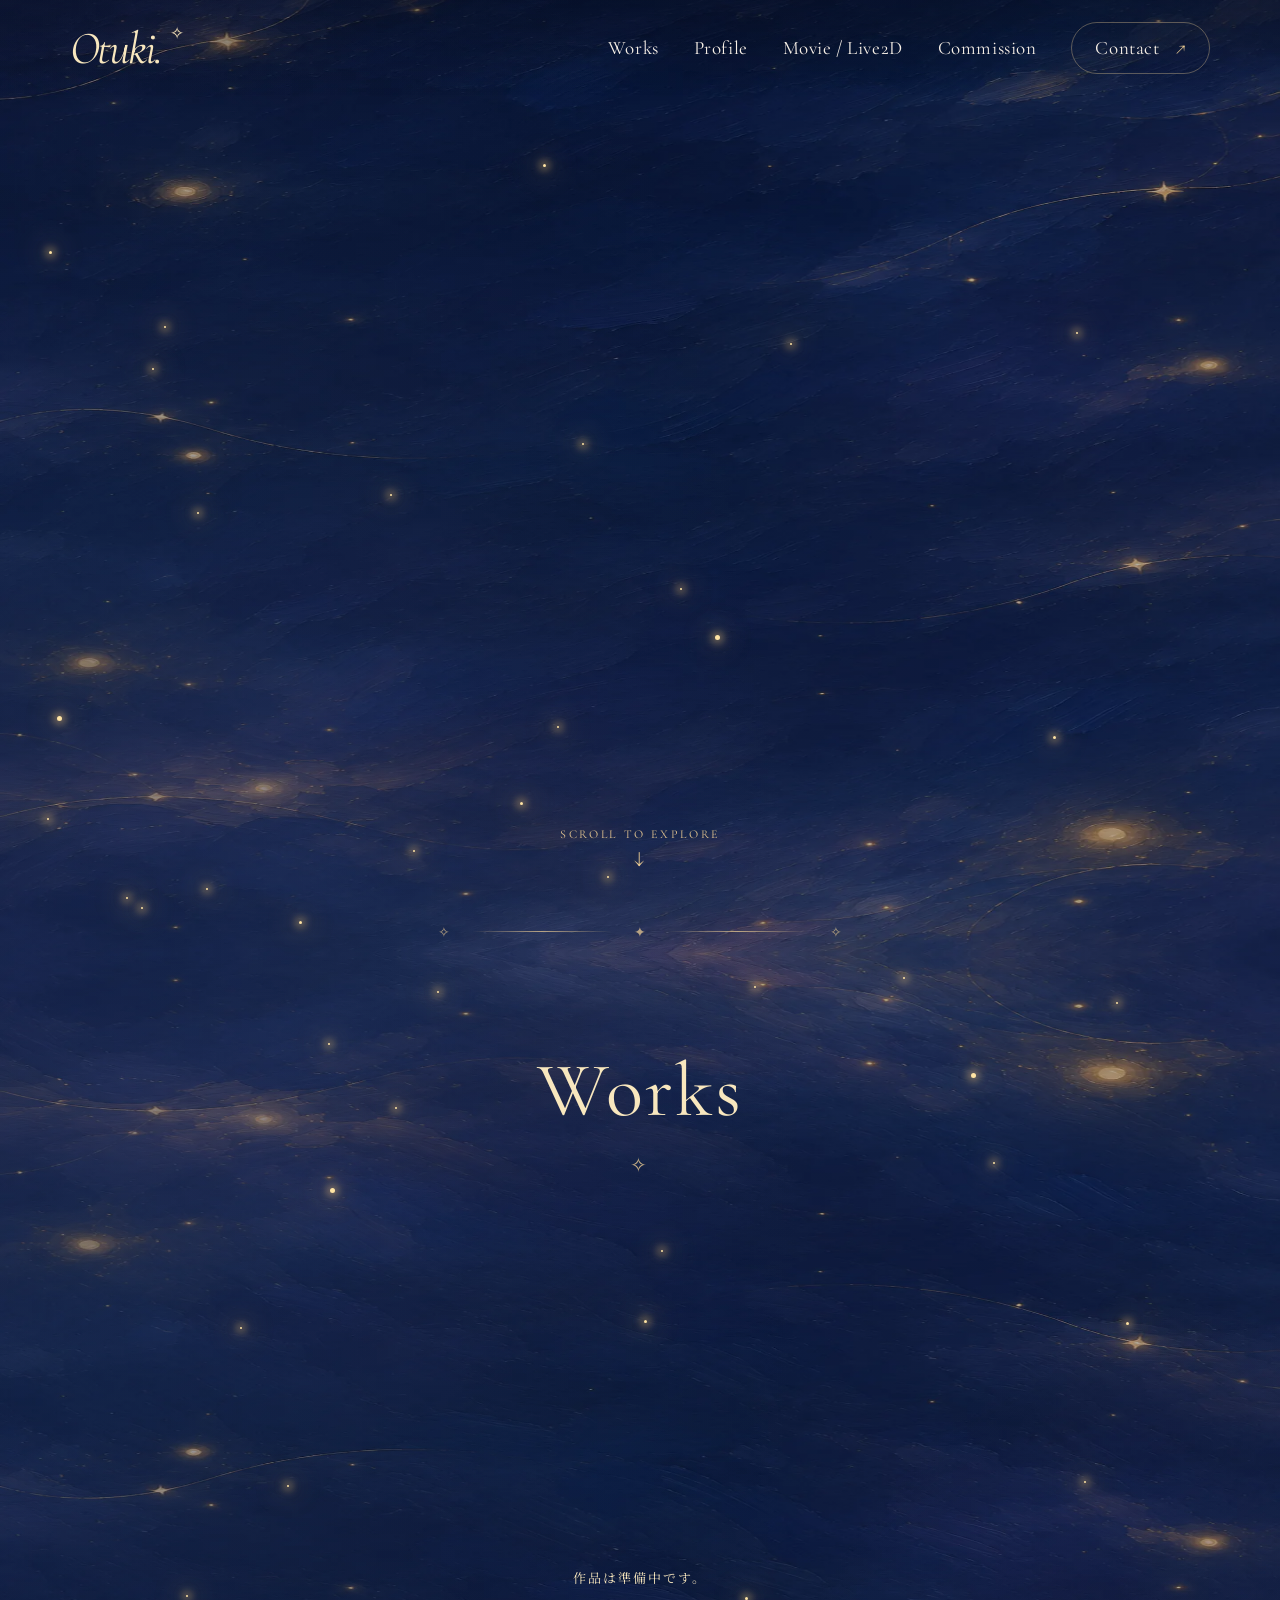
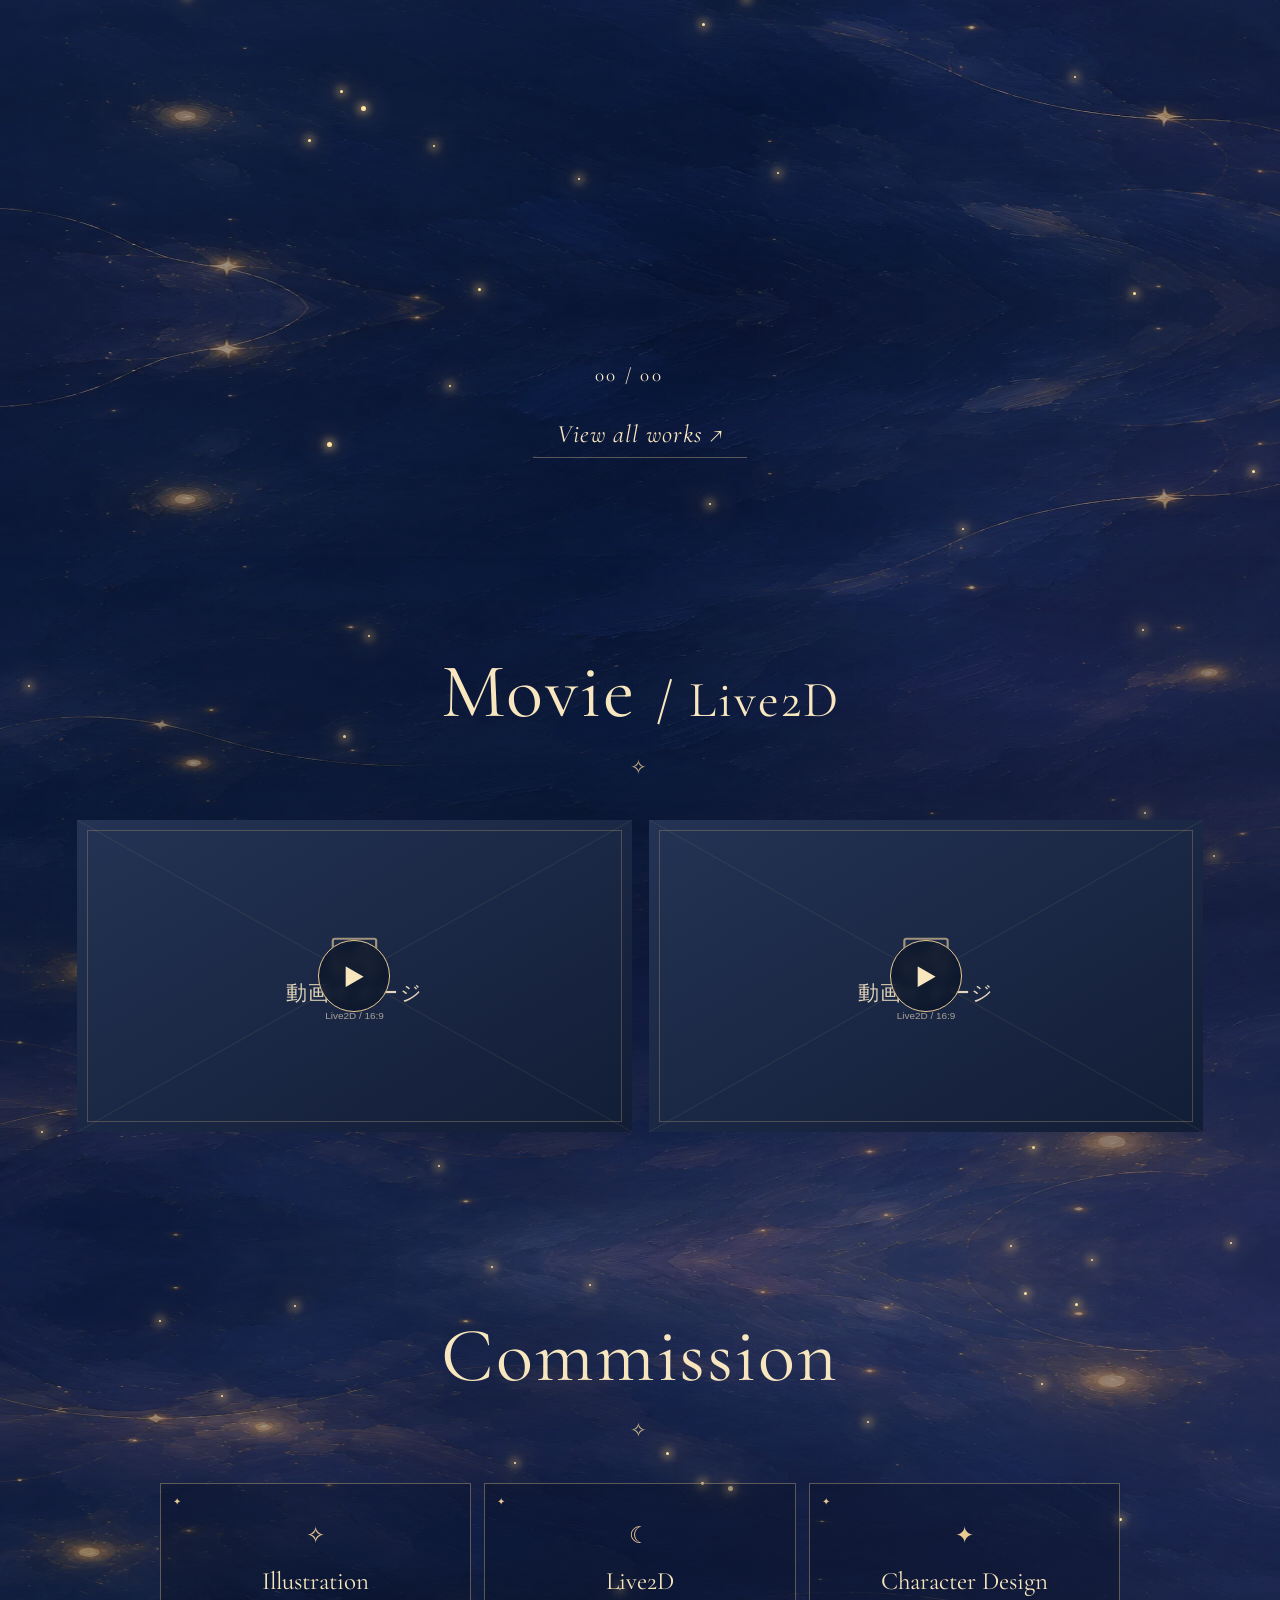
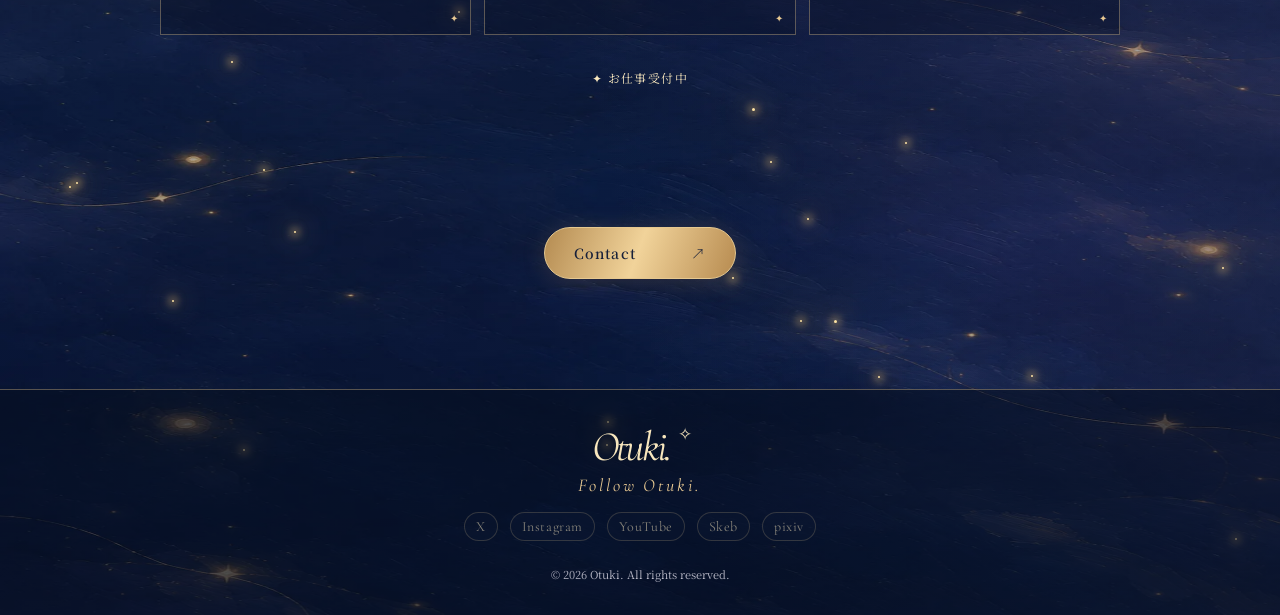
==== commit ed614db8: "Add files via upload" ====
--- a/index.html
+++ b/index.html
@@ -1,9 +1,8 @@
 <!doctype html><html lang="ja"><head><meta charset="UTF-8"><meta name="viewport" content="width=device-width,initial-scale=1"><meta name="theme-color" content="#0b1531"><meta name="description" content="Otuki. Illustration & Live2D — 夜の森に灯る、小さな物語。作品集とご依頼のご案内。"><title>Otuki. | Illustration & Live2D</title><link rel="preconnect" href="https://fonts.googleapis.com"><link rel="preconnect" href="https://fonts.gstatic.com" crossorigin><link href="https://fonts.googleapis.com/css2?family=Cormorant+Garamond:ital,wght@0,400;0,500;0,600;1,400;1,500&family=Noto+Serif+JP:wght@400;500;600&display=swap" rel="stylesheet"><link rel="stylesheet" href="style.css"><script src="data.js" defer></script><script src="cms-bridge.js" defer></script><script src="app.js" defer></script></head><body>
 <div class="world-bg" aria-hidden="true"></div><div class="fireflies" id="fireflies" aria-hidden="true"></div>
 <main><section class="hero hero-full" aria-labelledby="hero-title">
-<img class="hero-cover" id="hero-image" src="img/KV/KV_01.png" alt="ファーストビューのメインイラスト" fetchpriority="high">
-<div class="hero-cover-shade" aria-hidden="true"></div>
-<header class="header hero-header" id="top"><a class="logo" href="index.html" aria-label="Otuki. ホーム">O<span>tuki.</span><i>✧</i></a><button class="nav-toggle" aria-label="メニューを開く" aria-expanded="false">☰</button><nav class="nav" aria-label="メインナビゲーション"><a href="#works">Works</a><a href="#movie">Movie / Live2D</a><a href="#commission">Commission</a><a href="contact.html" class="nav-contact">Contact <span>↗</span></a></nav></header>
+<div class="hero-layers" id="hero-layers" aria-label="キービジュアルのイラスト"></div>
+<header class="header hero-header" id="top"><a class="logo" href="index.html" aria-label="Otuki. ホーム">O<span>tuki.</span><i>✧</i></a><button class="nav-toggle" aria-label="メニューを開く" aria-expanded="false">☰</button><nav class="nav" aria-label="メインナビゲーション"><a href="#works">Works</a><a href="profile.html">Profile</a><a href="#movie">Movie / Live2D</a><a href="#commission">Commission</a><a href="contact.html" class="nav-contact">Contact <span>↗</span></a></nav></header>
 <h1 class="visually-hidden" id="hero-title">Otuki. Illustration &amp; Live2D</h1>
 <a class="scroll-guide" href="#works">SCROLL TO EXPLORE <span>↓</span></a>
 
@@ -25,6 +24,11 @@
 
 <section class="section commission" id="commission"><div class="section-heading"><h2>Commission</h2><div class="heading-ornament" aria-hidden="true">✧</div></div><div class="service-list"><article class="service"><span class="service-icon">✧</span><h3>Illustration</h3></article><article class="service"><span class="service-icon">☾</span><h3>Live2D</h3></article><article class="service"><span class="service-icon">✦</span><h3>Character Design</h3></article></div><p class="availability" id="availability">✦ ご依頼受付中</p></section>
 <section class="ending" aria-label="お問い合わせへのご案内"><a class="gold-btn large" href="contact.html">Contact <span>↗</span></a></section></main>
-<footer class="footer"><a class="logo footer-logo" href="#top">Otuki.<i>✧</i></a><div id="social-links" class="social-links"></div><small>© <span id="year"></span> Otuki. All rights reserved.</small></footer>
+<footer class="footer site-footer" aria-label="サイトフッター">
+  <a class="logo footer-logo" href="index.html" aria-label="Otuki. ホーム">Otuki.<i aria-hidden="true">✧</i></a>
+  <p class="footer-social-heading">Follow Otuki.</p>
+  <div id="social-links" class="social-links" aria-label="SNSリンク"></div>
+  <small>© <span id="year"></span> Otuki. All rights reserved.</small>
+</footer>
 <dialog class="art-modal" id="art-modal" aria-labelledby="modal-title"><button type="button" class="close-modal" id="close-modal" aria-label="閉じる">×</button><div class="modal-layout"><img id="modal-image" alt=""><div class="modal-copy"><p class="eyebrow" id="modal-category"></p><h2 id="modal-title"></h2><p id="modal-description"></p><a href="contact.html" class="outline-btn">制作について相談する ↗</a></div></div></dialog>
 </body></html>
--- a/style.css
+++ b/style.css
@@ -85,3 +85,200 @@
 .gallery-slide{transform:scale(.93)}
 }
 @media(prefers-reduced-motion:reduce){.gallery-slide{transition:none}.exhibition-track{transition:none!important}}
+
+
+/* ================================================================
+   Profile / Contact : 2カラム・左ビジュアル固定＋右側のみスクロール
+   現在の背景・既存の他ページのデザインは変更しない
+   ================================================================ */
+@media (min-width: 821px) {
+  body.split-page { height: 100dvh; overflow: hidden; }
+  .split-page .world-bg { position: fixed; inset: 0; width: 100%; height: 100dvh; min-height: 0; background-size: cover; }
+  .split-page .fireflies { position: fixed; inset: 0; height: 100dvh; min-height: 0; }
+}
+.split-page .split-header {
+  position: fixed; top: 0; left: 0; width: 100%; max-width: none; margin: 0;
+  height: 84px; padding: 0 4.5%; z-index: 30;
+  background: linear-gradient(180deg, rgba(4,10,27,.76), rgba(4,10,27,.26));
+  border-bottom: 1px solid rgba(232,201,146,.18);
+}
+.split-nav { display: flex; align-items: center; gap: clamp(14px,2.4vw,36px); }
+.split-nav a { font: 19px 'Cormorant Garamond', serif; letter-spacing: .05em; transition: color .2s; }
+.split-nav a:hover, .split-nav a:focus-visible { color: var(--gold); }
+.split-page .split-layout { display: grid; grid-template-columns: 50% 50%; width: 100%; max-width: none; margin: 0; height: 100dvh; min-height: 0; }
+.split-page .split-visual { position: relative; min-height: 0; height: 100%; overflow: hidden; border-right: 1px solid var(--line); background: rgba(7,16,37,.4); }
+.split-page .split-visual > img, .split-page .split-visual .split-slide { position: absolute; inset: 0; width: 100%; height: 100%; object-fit: cover; object-position: center; }
+.split-slides { position: absolute; inset: 0; overflow: hidden; }
+.split-page .split-slide { opacity: 0; transition: opacity 1.15s ease; }
+.split-page .split-slide.is-visible { opacity: 1; }
+.split-page .split-panel { height: 100%; min-height: 0; overflow-x: hidden; overflow-y: auto; overscroll-behavior-y: contain; scrollbar-gutter: stable; padding: 124px clamp(25px,5vw,88px) 36px; background: rgba(9,18,39,.50); }
+.split-page .contact-form-side { background: rgba(9,18,39,.50); }
+.split-page .contact-art-side > .split-slides { position: absolute; inset: 0; }
+.split-page .contact-art-side .contact-art-shade { pointer-events: none; }
+.split-page .split-visual-shade { position: absolute; inset: 0; pointer-events: none; background: linear-gradient(180deg,rgba(6,13,31,.12),rgba(6,13,31,.06) 44%,rgba(6,13,31,.82)); }
+.split-page .split-visual-caption { position: absolute; left: 8%; bottom: 8%; text-shadow: 0 2px 15px rgba(0,0,0,.7); }
+.split-page .split-visual-caption span { color: var(--gold); font: 16px 'Cormorant Garamond',serif; letter-spacing: .2em; }
+.split-page .split-visual-caption p { font-size: clamp(21px,2.2vw,31px); line-height: 1.9; letter-spacing: .1em; }
+.split-page .contact-art-words { bottom: 8%; left: 8%; }
+.split-page .contact-heading h1 { font-size: clamp(55px,5vw,75px); }
+.split-panel-footer { padding: 42px 0 10px; margin-top: 60px; border-top: 1px solid var(--line); text-align: center; }
+.split-panel-footer small { display: block; font: 12px 'Cormorant Garamond',serif; color: #b5b6c5; }
+.split-panel-footer .social-links { flex-wrap: wrap; gap: 16px; }
+
+/* PROFILE : 右カラムのプロフィール / サービス / トピック */
+.profile-intro > .eyebrow { text-align: center; margin: 0; }
+.profile-intro > h1 { margin: 0; font: normal clamp(58px,5vw,76px)/1.1 'Cormorant Garamond',serif; text-align: center; color: var(--gold2); }
+.profile-intro > .jp-sub, .profile-intro > .heading-ornament { text-align: center; }
+.profile-section { margin-bottom: 72px; }
+.profile-person { display: flex; align-items: center; gap: 24px; margin: 44px 0 28px; }
+.profile-avatar { width: 112px; height: 112px; border-radius: 50%; padding: 5px; border: 1px solid var(--line); flex: 0 0 auto; background: rgba(8,16,35,.5); }
+.profile-avatar img { width: 100%; height: 100%; object-fit: cover; border-radius: 50%; }
+.profile-name .eyebrow { font-size: 13px; }
+.profile-name h2 { font: italic 43px 'Cormorant Garamond',serif; color: var(--gold2); margin: 2px 0 0; }
+.profile-name p { font-size: 12px; color: #d4cbd0; margin: 1px 0; }
+.profile-about-text { border-left: 2px solid rgba(232,201,146,.55); padding-left: 18px; color: #e3dce2; font-size: 13px; line-height: 2.6; }
+.profile-section-title { text-align: center; margin-bottom: 27px; }
+.profile-section-title .eyebrow { margin: 0; }
+.profile-section-title h2 { font: normal clamp(43px,4.4vw,63px) 'Cormorant Garamond',serif; color: var(--gold2); margin: 2px 0 0; }
+.profile-section-title p { font-size: 12px; letter-spacing: .16em; color: #d1c6d0; margin: 0; }
+.profile-services { display: grid; gap: 18px; }
+.profile-service { position: relative; display: grid; grid-template-columns: minmax(110px,39%) minmax(0,1fr); border: 1px solid rgba(232,201,146,.53); border-radius: 7px; padding: 9px; background: rgba(8,17,38,.62); box-shadow: 0 16px 35px rgba(0,0,0,.16); gap: 15px; overflow: hidden; }
+.profile-service::after { content:'✧'; position:absolute; top:5px; right:13px; color:var(--gold); opacity:.65; }
+.profile-service-image { min-height: 190px; background: rgba(12,22,47,.88); border: 1px solid rgba(232,201,146,.20); overflow: hidden; }
+.profile-service-image img { width:100%; height:100%; object-fit:cover; }
+.profile-service-copy { padding: 12px 15px 12px 0; display: flex; flex-direction: column; justify-content: center; }
+.service-index, .topic-date { color:var(--gold); font: 13px 'Cormorant Garamond',serif; letter-spacing: .16em; }
+.profile-service-copy h3 { color:var(--gold2); font: normal clamp(23px,2.2vw,32px) 'Cormorant Garamond',serif; margin: 4px 0 8px; line-height:1.2; }
+.profile-service-copy p { color: #ddd6df; font-size: 11px; line-height: 2.1; margin: 0; }
+.profile-topics { border-top: 1px solid var(--line); }
+.profile-topic { padding: 18px 7px; border-bottom: 1px solid var(--line); }
+.profile-topic p { margin:4px 0 0; font-size: 12px; color: #e4dce2; }
+.profile-contact-cta { text-align:center; padding: 26px 20px 10px; }
+.profile-contact-cta p { font-size: 12px; margin: 0 0 20px; }
+
+@media(max-width: 820px) {
+  body.split-page { min-height: 100svh; height: auto; overflow-x: hidden; overflow-y: auto; }
+  .split-page .split-layout { display:block; height:auto; min-height:100svh; }
+  .split-page .split-visual { display:none; }
+  .split-page .split-panel { width:100%; height:auto; min-height:100svh; overflow:visible; scrollbar-gutter:auto; padding: 105px 6% 40px; background: rgba(9,18,39,.46); }
+  .split-page .split-header { height:74px; padding: 0 5%; background: rgba(7,15,33,.90); }
+  .split-page .split-header .logo { font-size: 38px; }
+  .split-nav { gap: clamp(10px,3vw,22px); }
+  .split-nav a { font-size: 16px; }
+  .profile-person { gap:16px; }
+  .profile-avatar { width: 88px; height: 88px; }
+  .profile-service { grid-template-columns: minmax(115px,37%) minmax(0,1fr); }
+  .profile-service-image { min-height: 155px; }
+}
+@media(max-width: 440px) {
+  .split-nav a { font-size: 15px; }
+  .profile-service { grid-template-columns: 1fr; gap: 0; }
+  .profile-service-image { min-height: 0; aspect-ratio: 16/9; }
+  .profile-service-copy { padding: 16px 13px 17px; }
+  .profile-service-copy p { font-size: 12px; }
+  .split-page .contact-heading h1 { font-size: 57px; }
+}
+@media(prefers-reduced-motion:reduce){
+  .split-page .split-slide { transition: none; }
+}
+
+
+/* ================================================================
+   全ページ共通フッター + PROFILE/CONTACT のヘッダー・フッターを右側に配置
+   ================================================================ */
+.site-footer {
+  width: 100%;
+  max-width: none;
+  margin: 0;
+  padding: 36px 22px 30px;
+  text-align: center;
+  border-top: 1px solid var(--line);
+  background: rgba(7, 15, 32, .56);
+}
+.site-footer .footer-logo { display: inline-block; font-size: 42px; }
+.site-footer .footer-social-heading {
+  margin: 6px 0 16px;
+  font: italic 18px 'Cormorant Garamond', serif;
+  letter-spacing: .16em;
+  color: var(--gold);
+}
+.site-footer .social-links {
+  display: flex;
+  align-items: center;
+  justify-content: center;
+  flex-wrap: wrap;
+  gap: 9px 12px;
+  margin: 0 auto 23px;
+}
+.site-footer .social-link {
+  display: inline-block;
+  padding: 5px 11px;
+  border: 1px solid rgba(232,201,146,.36);
+  border-radius: 99px;
+  color: var(--gold2);
+  background: rgba(15,27,53,.58);
+  font: 14px 'Cormorant Garamond',serif;
+  letter-spacing: .04em;
+  transition: background .2s, border-color .2s, transform .2s;
+}
+.site-footer a.social-link:hover,
+.site-footer a.social-link:focus-visible {
+  border-color: var(--gold);
+  background: rgba(232,201,146,.13);
+  transform: translateY(-2px);
+}
+.site-footer .social-link.is-unset { opacity: .53; cursor: default; }
+.site-footer small { display: block; font-size: 11px; color: #b9b9c7; }
+/* スクロール領域の中でヘッダーを固定し、フッターは本文の一番下に配置 */
+.split-page .split-panel { padding: 0; }
+.split-page .split-header {
+  position: sticky;
+  top: 0;
+  left: auto;
+  width: 100%;
+  max-width: none;
+  margin: 0;
+  height: 84px;
+  padding: 0 clamp(18px, 2.5vw, 42px);
+  z-index: 30;
+  flex-shrink: 0;
+  background: rgba(7, 15, 33, .96);
+  backdrop-filter: blur(12px);
+}
+.split-page .split-header .logo { font-size: clamp(33px, 3.1vw, 46px); }
+.split-page .split-nav { gap: clamp(8px, 1.25vw, 24px); }
+.split-page .split-nav a { font-size: clamp(15px, 1.35vw, 19px); }
+.split-page .split-panel-inner { padding: 40px clamp(24px, 4.5vw, 78px) 18px; }
+.split-page .site-footer { padding: 38px 16px 28px; }
+@media (max-width: 820px) {
+  .split-page .split-panel { padding: 0; }
+  .split-page .split-header {
+    height: 74px;
+    padding: 0 5%;
+  }
+  .split-page .split-panel-inner { padding: 32px 6% 24px; }
+}
+@media (max-width: 440px) {
+  .split-page .split-header .logo { font-size: 34px; }
+  .split-page .split-nav a { font-size: 15px; }
+  .site-footer .social-links { gap: 8px; }
+}
+
+/* === CMS画像版: サイト背景を透かしたKVの3レイヤー === */
+.hero-full{background:transparent;isolation:isolate;min-height:620px;height:100svh;}
+.hero-full .hero-layers{position:absolute;inset:0;z-index:0;pointer-events:none;overflow:hidden;background:transparent;}
+.hero-full .hero-layer{position:absolute;inset:0;display:block;width:100%;height:100%;object-fit:contain;object-position:center;pointer-events:none;}
+.hero-full .hero-layer--back{z-index:1;}
+.hero-full .hero-layer--main{z-index:2;}
+.hero-full .hero-layer--front{z-index:3;}
+.hero-full .hero-header{position:relative;z-index:7;}
+.hero-full .scroll-guide{z-index:7;}
+/* CMS作品0件のときにレイアウトを壊さない */
+.exhibition-stage.is-empty{display:flex;align-items:center;justify-content:center;color:var(--gold2);font-size:13px;letter-spacing:.15em;text-align:center;}
+.exhibition-arrow[hidden]{display:none!important;}
+.empty-works{grid-column:1/-1;text-align:center;padding:70px 12px;color:var(--gold2);border:1px solid var(--line);background:rgba(7,15,33,.3);}
+.empty-topics{padding:22px 7px;color:var(--muted);font-size:12px;}
+.profile-topic .topic-title{font-size:14px;line-height:1.7;font-weight:500;margin:6px 0 0;color:var(--gold2);}
+.profile-about-text,.profile-service-copy p,.profile-topic p{white-space:pre-line;}
+/* 背景は既存の assets/oil-night.webp を継続使用。透過部分から見える。 */
+@media(max-width:700px){.hero-full{min-height:560px;height:100svh}.hero-full .hero-layer{object-fit:contain}}
